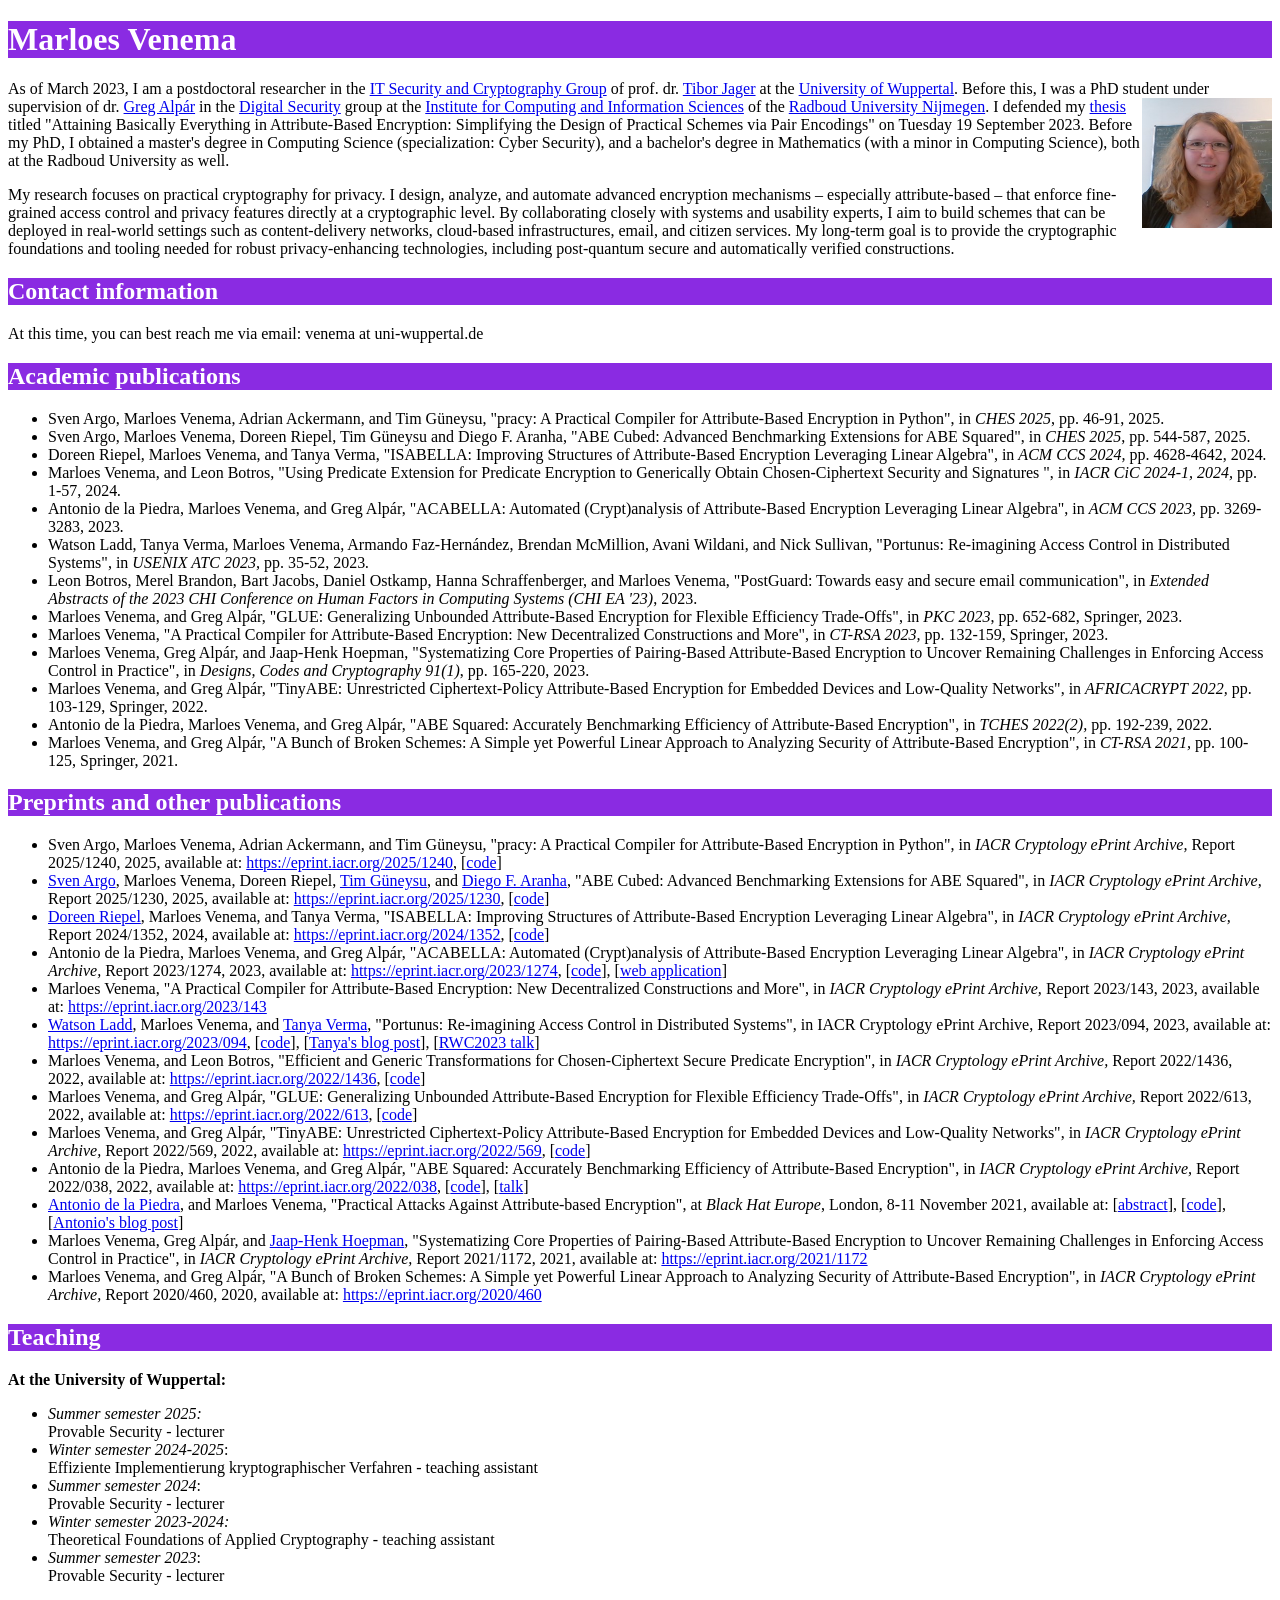
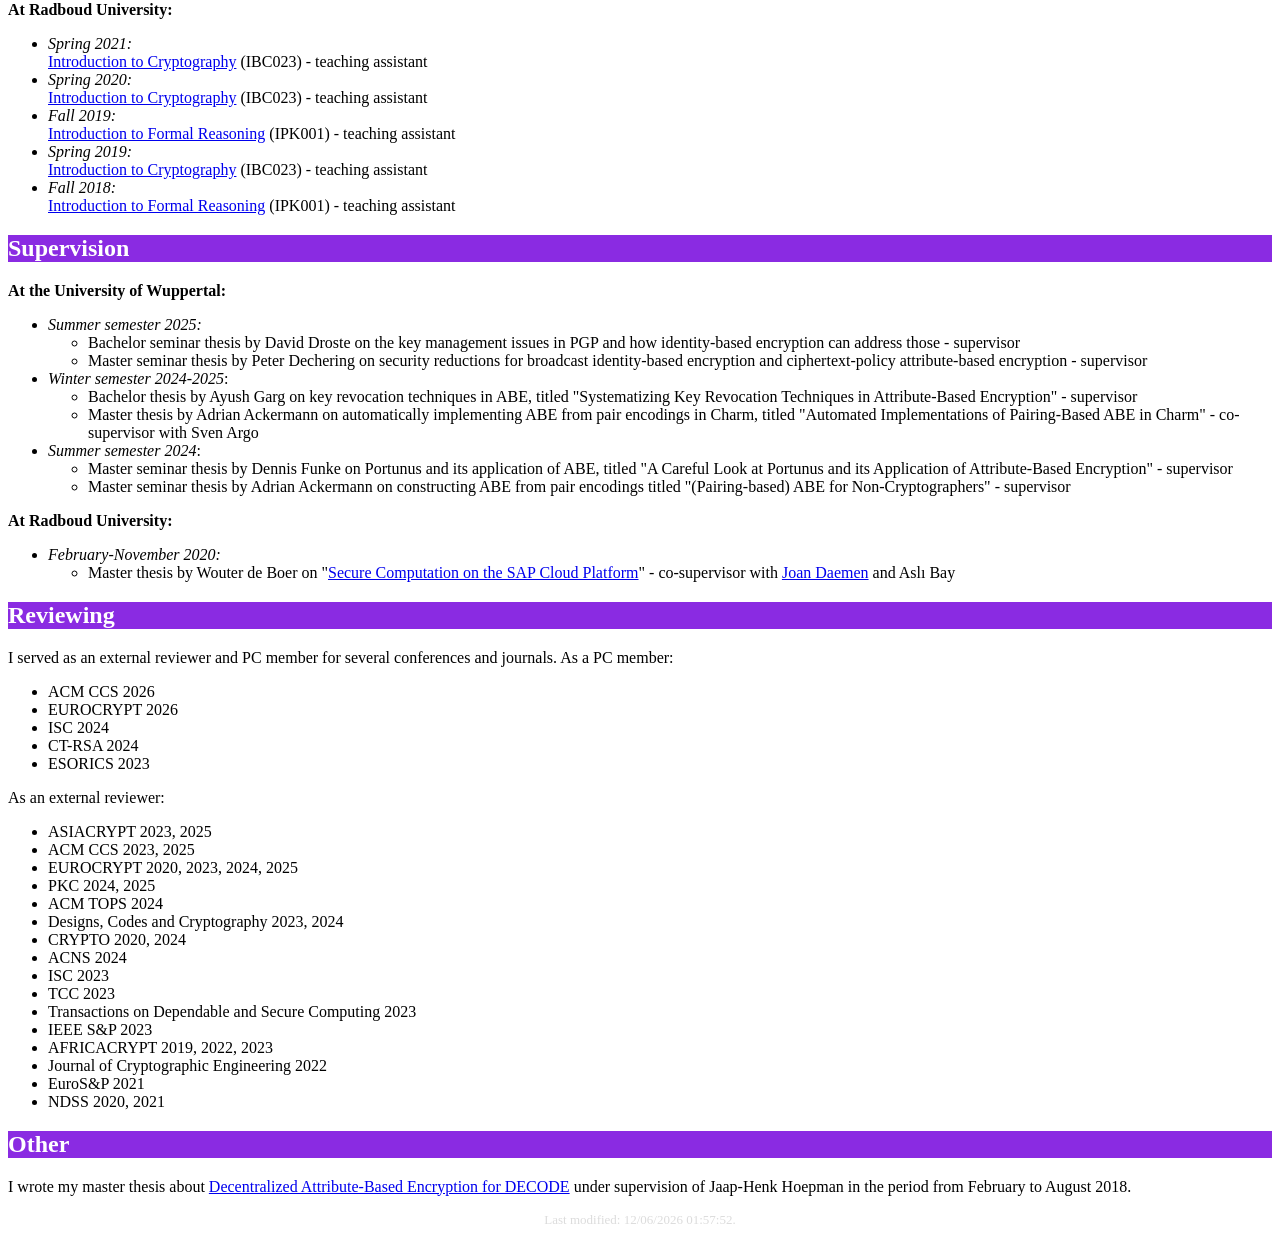
==== index.html @ 7e91f107 "update" ====
<!DOCTYPE html PUBLIC "-//W3C//DTD XHTML 1.0 Transitional//EN" "http://www.w3.org/TR/xhtml1/DTD/xhtml1-transitional.dtd">
<html xmlns="http://www.w3.org/1999/xhtml">
  <head>
    <meta http-equiv="content-type" content="application/xhtml+xml; charset=utf-8" />
    <title>Marloes Venema's webpage</title>
    <style type="text/css">
<!--
.stijl2 {font-family: "Trebuchet MS"}
-->
</style> </head>
  <body>
    <div style="background-color: #8a2be2 ;">
      <h1 class="stijl2"><span style="color: white;">Marloes Venema</span></h1>
    </div>
    <p class="stijl2">As of March 2023, I am a postdoctoral researcher in the <a
        href="https://itsc.uni-wuppertal.de/en/">IT Security and Cryptography
        Group</a> of prof. dr. <a href="https://itsc.uni-wuppertal.de/de/mitarbeiter/prof-dr-ing-tibor-jager/">Tibor
        Jager</a> at the <a href="https://www.uni-wuppertal.de/en/">University
        of Wuppertal</a>. Before this, I was a PhD student under supervision of
      dr. <a href="http://www.cs.ru.nl/%7Egergely/">Greg Alpár</a> in the <a href="https://www.ru.nl/ds/">Digital
        Security</a> group at the <a href="https://www.ru.nl/icis/">Institute
        for C<img src="picture.jpg" alt="me" title="me" style="float: right; width: 130px; height: 130px;" />omputing
        and Information Sciences</a> of the <a href="https://www.ru.nl/">Radboud
        University Nijmegen</a>. I defended my <a href="https://mtcvenema.nl/thesis">thesis</a>
      titled "Attaining Basically Everything in Attribute-Based Encryption:
      Simplifying the Design of Practical Schemes via Pair Encodings" on Tuesday
      19 September 2023. Before my PhD, I obtained a master's degree in
      Computing Science (specialization: Cyber Security), and a bachelor's
      degree in Mathematics (with a minor in Computing Science), both at the
      Radboud University as well. </p>
    <p class="stijl2">My research focuses on practical cryptography for privacy.
      I design, analyze, and automate advanced encryption mechanisms –
      especially attribute-based – that enforce fine-grained access control and
      privacy features directly at a cryptographic level. By collaborating
      closely with systems and usability experts, I aim to build schemes that
      can be deployed in real-world settings such as content-delivery networks,
      cloud-based infrastructures, email, and citizen services. My long-term
      goal is to provide the cryptographic foundations and tooling needed for
      robust privacy-enhancing technologies, including post-quantum secure and
      automatically verified constructions. </p>
    <div style="background-color: #8a2be2 ;">
      <h2 class="stijl2"><span style="color: white;">Contact information</span></h2>
    </div>
    <span style="font-family: &quot;Trebuchet MS&quot;;">At this time, you can
      best reach me via email: venema at uni-wuppertal.de</span><br />
    <h2 class="stijl2" style="background-color: blueviolet;"><span style="color: white;">Academic
        publications</span></h2>
    <ul>
      <li><span style=" font-family: &quot;Trebuchet MS&quot;;">Sven Argo,
          Marloes Venema, Adrian Ackermann, and </span><span style=" font-family: &quot;Trebuchet MS&quot;;">Tim
          Güneysu, "pracy: A Practical Compiler for Attribute-Based Encryption
          in Python", </span><span style=" font-family: &quot;Trebuchet MS&quot;;">in<i>
            CHES 2025</i>, pp. 46-91, 2025.</span><br />
        <span style=" font-family: &quot;Trebuchet MS&quot;;"></span></li>
      <li><span style=" font-family: &quot;Trebuchet MS&quot;;"><span style=" font-family: &quot;Trebuchet MS&quot;;">Sven
            Argo, Marloes Venema, Doreen Riepel, Tim Güneysu and Diego F. Aranha</span>,
          "ABE Cubed: Advanced Benchmarking Extensions for ABE Squared", <i></i></span><span
          style=" font-family: &quot;Trebuchet MS&quot;;"></span><span style=" font-family: &quot;Trebuchet MS&quot;;">in<i>
            CHES 2025</i>, pp. 544-587, 2025.</span><br />
        <span style=" font-family: &quot;Trebuchet MS&quot;;"></span></li>
      <li><span style=" font-family: &quot;Trebuchet MS&quot;;">Doreen Riepel,
          Marloes Venema, and Tanya Verma, "ISABELLA: Improving Structures of
          Attribute-Based Encryption Leveraging Linear Algebra", in <i>ACM CCS
            2024, </i>pp. 4628-4642, 2024<i>.</i></span><br />
        <span style="font-family: &quot;Trebuchet MS&quot;;"></span></li>
      <li><span style="font-family: &quot;Trebuchet MS&quot;;">Marloes Venema,
          and Leon Botros, "Using Predicate Extension for Predicate Encryption
          to Generically Obtain Chosen-Ciphertext Security and Signatures ", in
          <i>IACR CiC 2024-1, 2024,</i> pp. 1-57, 2024<i>.</i></span><br />
        <span style="font-family: &quot;Trebuchet MS&quot;;"></span></li>
      <li><span style="font-family: &quot;Trebuchet MS&quot;;">Antonio de la
          Piedra, Marloes Venema, and Greg Alpár, "ACABELLA: Automated
          (Crypt)analysis of Attribute-Based Encryption Leveraging Linear
          Algebra", in <i>ACM CCS 2023,</i> pp. 3269-3283, 2023<i>.</i></span><br />
        <span style="font-family: &quot;Trebuchet MS&quot;;"></span></li>
      <li><span style="font-family: &quot;Trebuchet MS&quot;;">Watson Ladd,
          Tanya Verma, Marloes Venema, Armando Faz-Hernández, Brendan McMillion,
          Avani Wildani, and Nick Sullivan, "Portunus: Re-imagining Access
          Control in Distributed Systems", in <i>USENIX ATC 2023<span style="font-family: serif;"></span>,
          </i>pp. 35-52, 2023</span><i>.<br />
        </i><span style="font-family: &quot;Trebuchet MS&quot;;"></span></li>
      <li><span style="font-family: &quot;Trebuchet MS&quot;;">Leon Botros,
          Merel Brandon, Bart Jacobs, Daniel Ostkamp, Hanna Schraffenberger, and
          Marloes Venema, "PostGuard: Towards easy and secure email
          communication", in <i>Extended Abstracts of the 2023 CHI Conference
            on Human Factors in Computing Systems (CHI EA '23)</i>, 2023. </span><br />
        <span style="font-family: &quot;Trebuchet MS&quot;;"></span></li>
      <li><span style="font-family: &quot;Trebuchet MS&quot;;">Marloes Venema,
          and Greg Alpár, "GLUE: Generalizing Unbounded Attribute-Based
          Encryption for Flexible Efficiency Trade-Offs", in <i>PKC 2023</i>,
          pp. 652-682, Springer, 2023.</span><br />
        <span style="font-family: &quot;Trebuchet MS&quot;;"></span></li>
      <li><span style="font-family: &quot;Trebuchet MS&quot;;">Marloes Venema,
          "A Practical Compiler for Attribute-Based Encryption: New
          Decentralized Constructions and More", in <i>CT-RSA 2023, </i>pp.
          132-159, Springer, 2023.</span><br />
        <span style="font-family: &quot;Trebuchet MS&quot;;"></span></li>
      <li><span style="font-family: &quot;Trebuchet MS&quot;;">Marloes Venema,
          Greg Alpár, and Jaap-Henk Hoepman, "Systematizing Core Properties of
          Pairing-Based Attribute-Based Encryption to Uncover Remaining
          Challenges in Enforcing Access Control in Practice", in <i>Designs,
            Codes and Cryptography 91(1)</i>, pp. 165-220, 2023.</span><br />
        <span style="font-family: &quot;Trebuchet MS&quot;;"></span></li>
      <li><span style="font-family: &quot;Trebuchet MS&quot;;">Marloes Venema,
          and Greg Alpár, "TinyABE: Unrestricted Ciphertext-Policy
          Attribute-Based Encryption for Embedded Devices and Low-Quality
          Networks", in <i>AFRICACRYPT 2022, </i>pp. 103-129, Springer, 2022.</span><br />
        <span style="font-family: &quot;Trebuchet MS&quot;;"></span></li>
      <li><span style="font-family: &quot;Trebuchet MS&quot;;">Antonio de la
          Piedra, Marloes Venema, and Greg Alpár, "ABE Squared: Accurately
          Benchmarking Efficiency of Attribute-Based Encryption", in <i>TCHES
            2022(2), </i>pp. 192-239, 2022<i>.</i></span><br />
        <span style="font-family: &quot;Trebuchet MS&quot;;"></span></li>
      <li><span style="font-family: &quot;Trebuchet MS&quot;;">Marloes Venema,
          and Greg Alpár, "A Bunch of Broken Schemes: A Simple yet Powerful
          Linear Approach to Analyzing Security of Attribute-Based Encryption",
          in<i> CT-RSA 2021, </i>pp. 100-125, Springer, 2021<i>. </i></span><br />
        <span style="font-family: &quot;Trebuchet MS&quot;;"></span></li>
    </ul>
    <h2 class="stijl2" style="background-color: blueviolet;"><span style="color: white;">Preprints
        and other publications<br />
      </span></h2>
    <ul>
      <li><span style=" font-family: &quot;Trebuchet MS&quot;;">Sven Argo,
          Marloes Venema, Adrian Ackermann, and </span><span style=" font-family: &quot;Trebuchet MS&quot;;">Tim
          Güneysu, "pracy: A Practical Compiler for Attribute-Based Encryption
          in Python", in </span><span style=" font-family: &quot;Trebuchet MS&quot;;"></span><span
          style="font-family: &quot;Trebuchet MS&quot;;"><i>IACR Cryptology
            ePrint Archive, </i>Report 2025/1240, 2025, available at: <a href="https://eprint.iacr.org/2025/1240">https://eprint.iacr.org/2025/1240</a>,
          [<a href="https://github.com/lincolncryptools/pracy">code</a>]</span><br />
        <span style=" font-family: &quot;Trebuchet MS&quot;;"><span style=" font-family: &quot;Trebuchet MS&quot;;"></span></span></li>
      <li><span style=" font-family: &quot;Trebuchet MS&quot;;"><span style=" font-family: &quot;Trebuchet MS&quot;;"><a
              href="https://informatik.rub.de/seceng/personen/argo/">Sven Argo</a>,
            Marloes Venema, Doreen Riepel, <a href="https://informatik.rub.de/seceng/personen/gueneysu/">Tim
              Güneysu</a>, and <a href="https://dfaranha.github.io/">Diego F.
              Aranha</a></span>, "</span><span style=" font-family: &quot;Trebuchet MS&quot;;"><span
            style=" font-family: &quot;Trebuchet MS&quot;;">ABE Cubed: Advanced
            Benchmarking Extensions for ABE Squared</span>", in </span><span style="font-family: &quot;Trebuchet MS&quot;;"><i>IACR
            Cryptology ePrint Archive, </i>Report 2025/1230, 2025, available
          at: <a href="https://eprint.iacr.org/2025/1230">https://eprint.iacr.org/2025/1230<span
              style="color: black;"></span></a>, [<a href="https://github.com/lincolncryptools/ABE_Cubed">code</a>]</span><br />
        <span style=" font-family: &quot;Trebuchet MS&quot;;"></span></li>
      <li><span style=" font-family: &quot;Trebuchet MS&quot;;"><a href="https://doreenriepel.me/">Doreen
            Riepel</a>, Marloes Venema, and Tanya Verma, "ISABELLA: Improving
          Structures of Attribute-Based Encryption Leveraging Linear Algebra",
          in </span><span style="font-family: &quot;Trebuchet MS&quot;;"><i>IACR
            Cryptology ePrint Archive, </i>Report 2024/1352, 2024, available
          at: <a href="https://eprint.iacr.org/2024/1352">https://eprint.iacr.org/2024/1352<span
              style="color: black;"></span></a>, [<a href="https://github.com/lincolncryptools/ISABELLA">code</a>]</span><br />
        <span style="font-family: &quot;Trebuchet MS&quot;;"></span></li>
      <li><span style="font-family: &quot;Trebuchet MS&quot;;">Antonio de la
          Piedra, Marloes Venema, and Greg Alpár, "ACABELLA: Automated
          (Crypt)analysis of Attribute-Based Encryption Leveraging Linear
          Algebra", </span><span style="font-family: &quot;Trebuchet MS&quot;;">in
          <i>IACR Cryptology ePrint Archive, </i>Report 2023/1274, 2023,
          available at: <a href="https://eprint.iacr.org/2023/1274">https://eprint.iacr.org/2023/1274<span
              style="color: black;"></span></a>, [<a href="https://github.com/abecryptools/ACABELLA">code</a>],
          [<a href="https://acabel.la/">web application</a>]</span></li>
      <li><span style="font-family: &quot;Trebuchet MS&quot;;">Marloes Venema,
          "A Practical Compiler for Attribute-Based Encryption: New
          Decentralized Constructions and More", </span><span style="font-family: &quot;Trebuchet MS&quot;;">in
          <i>IACR Cryptology ePrint Archive, </i>Report 2023/143, 2023,
          available at: <a href="https://eprint.iacr.org/2023/143">https://eprint.iacr.org/2023/143</a></span><br />
        <span style="font-family: &quot;Trebuchet MS&quot;;"></span></li>
      <li><span style="font-family: &quot;Trebuchet MS&quot;;"><a href="https://kc2kdm.com/">Watson
            Ladd</a>, Marloes Venema, and <a href="https://research.cloudflare.com/people/tanya-verma/">Tanya
            Verma</a>, "Portunus: Re-imagining Access Control in Distributed
          Systems", in IACR Cryptology ePrint Archive, Report 2023/094, 2023,
          available at: <a href="https://eprint.iacr.org/2023/094">https://eprint.iacr.org/2023/094</a></span><span
          style="font-family: &quot;Trebuchet MS&quot;;">, [<a href="https://github.com/cloudflare/circl/tree/main/abe/cpabe/tkn20">code</a>],
          [<a href="https://blog.cloudflare.com/inside-geo-key-manager-v2/">Tanya's
            blog post</a>], [<a href="https://www.youtube.com/watch?t=1253&amp;v=Xh849Ij3lhU&amp;feature=youtu.be">RWC2023
            talk</a>]</span><a href="https://eprint.iacr.org/2023/094"><span style="font-family: &quot;Trebuchet MS&quot;;"></span></a></li>
      <li><span style="font-family: &quot;Trebuchet MS&quot;;">Marloes Venema,
          and Leon Botros, "Efficient and Generic Transformations for
          Chosen-Ciphertext Secure Predicate Encryption", in <i>IACR Cryptology
            ePrint Archive, </i>Report 2022/1436, 2022, available at: <a href="https://eprint.iacr.org/2022/1436">https://eprint.iacr.org/2022/1436</a>,
          [<a href="https://github.com/leonbotros/pe_cca">code</a>]</span><br />
        <span style="font-family: &quot;Trebuchet MS&quot;;"></span></li>
      <li><span style="font-family: &quot;Trebuchet MS&quot;;">Marloes Venema,
          and Greg Alpár, "GLUE: Generalizing Unbounded Attribute-Based
          Encryption for Flexible Efficiency Trade-Offs", in <i>IACR Cryptology
            ePrint Archive, </i>Report 2022/613, 2022, available at: <a href="https://eprint.iacr.org/2022/613">https://eprint.iacr.org/2022/613</a>,
          [<a href="https://github.com/mtcvenema/glue">code</a>]</span><br />
        <span style="font-family: &quot;Trebuchet MS&quot;;"></span></li>
      <li><span style="font-family: &quot;Trebuchet MS&quot;;">Marloes Venema,
          and Greg Alpár, "TinyABE: Unrestricted Ciphertext-Policy
          Attribute-Based Encryption for Embedded Devices and Low-Quality
          Networks", in <i>IACR Cryptology ePrint Archive, </i>Report
          2022/569, 2022, available at: <a href="https://eprint.iacr.org/2022/569">https://eprint.iacr.org/2022/569</a>,
          [<a href="https://github.com/mtcvenema/tinyabe">code</a>]</span><br />
        <span style="font-family: &quot;Trebuchet MS&quot;;"></span></li>
      <li><span style="font-family: &quot;Trebuchet MS&quot;;">Antonio de la
          Piedra, Marloes Venema, and Greg Alpár, "ABE Squared: Accurately
          Benchmarking Efficiency of Attribute-Based Encryption", i</span><span
          style="font-family: &quot;Trebuchet MS&quot;;">n <i>IACR Cryptology
            ePrint Archive, </i>Report 2022/038, 2022, available at: <a href="https://eprint.iacr.org/2022/038">https://eprint.iacr.org/2022/038</a>,
          [<a href="https://github.com/abecryptools/abe_squared">code</a>], [<a
            href="https://www.youtube.com/watch?v=gRH-UNd3VHU">talk</a>]</span><br />
        <span style="font-family: &quot;Trebuchet MS&quot;;"></span><span style="font-family: &quot;Trebuchet MS&quot;;"></span></li>
      <li><span style="font-family: &quot;Trebuchet MS&quot;;"><a href="https://www.delapiedra.org/">Antonio
            de la Piedra</a>, and Marloes Venema, "Practical Attacks Against
          Attribute-based Encryption", at <i>Black Hat Europe</i>, London, 8-11
          November 2021, available at: [<a href="https://www.blackhat.com/eu-21/briefings/schedule/index.html#practical-attacks-against-attribute-based-encryption-25058">abstract</a>],
          [<a href="https://github.com/kudelskisecurity/abeattacks">code</a>], [<a
            href="https://research.kudelskisecurity.com/2021/11/12/practical-attacks-against-attribute-based-encryption/">Antonio's
            blog post</a>]<br />
        </span></li>
      <li><span style="font-family: &quot;Trebuchet MS&quot;;">Marloes Venema,
          Greg Alpár, and <a href="https://www.cs.ru.nl/J.H.Hoepman/">Jaap-Henk
            Hoepman</a>, "Systematizing Core Properties of Pairing-Based
          Attribute-Based Encryption to Uncover Remaining Challenges in
          Enforcing Access Control in Practice", in <i>IACR Cryptology ePrint
            Archive, </i>Report 2021/1172, 2021, available at: <a href="https://eprint.iacr.org/2021/1172">https://eprint.iacr.org/2021/1172</a></span></li>
      <li><span style="font-family: &quot;Trebuchet MS&quot;;">Marloes Venema,
          and Greg Alpár, "A Bunch of Broken Schemes: A Simple yet Powerful
          Linear Approach to Analyzing Security of Attribute-Based Encryption",
          in <i>IACR Cryptology ePrint Archive, </i>Report 2020/460, 2020,
          available at: <a href="https://eprint.iacr.org/2020/460">https://eprint.iacr.org/2020/460</a></span><br />
        <span style="font-family: &quot;Trebuchet MS&quot;;"></span></li>
    </ul>
    <h2 class="stijl2" style="background-color: blueviolet;"><span style="color: white;">Teaching</span></h2>
    <p><b><span style="font-family: &quot;Trebuchet MS&quot;;">At the University
          of Wuppertal:</span></b></p>
    <ul class="stijl2">
      <li><i>Summer semester 2025:</i><br />
        Provable Security - lecturer</li>
      <li><i>Winter semester 2024-2025</i>:<br />
        Effiziente Implementierung kryptographischer Verfahren - teaching
        assistant</li>
      <li><i>Summer semester 2024</i>:<br />
        Provable Security - lecturer</li>
      <li><i>Winter semester 2023-2024:</i> <br />
        Theoretical Foundations of Applied Cryptography - teaching assistant</li>
      <li><i>Summer semester 2023</i>:<br />
        Provable Security - lecturer</li>
    </ul>
    <p><b><span style="font-family: &quot;Trebuchet MS&quot;;">At Radboud
          University:</span></b></p>
    <ul class="stijl2">
      <li><i>Spring 2021:<br />
        </i><a href="https://www.ru.nl/courseguides/science/vm/osirislinks/ibc/nwi-ibc023/">Introduction
          to Cryptography</a> (IBC023) - teaching assistant</li>
      <li><em>Spring 2020:<br />
        </em><a href="https://www.ru.nl/courseguides/science/vm/osirislinks/ibc/nwi-ibc023/">Introduction
          to Cryptography</a> (IBC023) - teaching assistant</li>
      <li><em>Fall 2019:</em> <a href="http://www.cs.ru.nl/%7Efreek/courses/fr-2019/"><br />
          Introduction to Formal Reasoning</a> (IPK001) - teaching assistant</li>
      <li><em>Spring 2019:<br />
        </em><a href="https://www.ru.nl/prospectus/science/vm/osirislinks/ibc/nwi-ibc023/">Introduction
          to Cryptography</a> (IBC023) - teaching assistant</li>
      <li><em>Fall 2018:</em> <a href="http://www.cs.ru.nl/%7Efreek/courses/fr-2018/"><br />
          Introduction to Formal Reasoning</a> (IPK001) - teaching assistant</li>
    </ul>
    <h2 class="stijl2" style="background-color: blueviolet;"><span style="color: white;">Supervision</span></h2>
    <p><b><span style="font-family: &quot;Trebuchet MS&quot;;">At the University
          of Wuppertal:</span></b></p>
    <ul class="stijl2">
      <li><i>Summer semester 2025:</i></li>
      <ul>
        <li>Bachelor seminar thesis by David Droste on the key management issues
          in PGP and how identity-based encryption can address those -
          supervisor</li>
        <li>Master seminar thesis by Peter Dechering on security reductions for
          broadcast identity-based encryption and ciphertext-policy
          attribute-based encryption - supervisor</li>
      </ul>
      <li><i>Winter semester 2024-2025</i>:</li>
      <ul>
        <li>Bachelor thesis by Ayush Garg on key revocation techniques in ABE,
          titled "Systematizing Key Revocation Techniques in Attribute-Based
          Encryption" - supervisor</li>
      </ul>
      <ul>
        <li>Master thesis by Adrian Ackermann on automatically implementing ABE
          from pair encodings in Charm, titled "Automated Implementations of
          Pairing-Based ABE in Charm" - co-supervisor with Sven Argo</li>
      </ul>
      <li><i>Summer semester 2024</i>:<br />
        <ul>
          <li>Master seminar thesis by Dennis Funke on Portunus and its
            application of ABE, titled "A Careful Look at Portunus and its
            Application of Attribute-Based Encryption" - supervisor</li>
          <li>Master seminar thesis by Adrian Ackermann on constructing ABE from
            pair encodings titled "(Pairing-based) ABE for Non-Cryptographers" -
            supervisor</li>
        </ul>
      </li>
    </ul>
    <p><b><span style="font-family: &quot;Trebuchet MS&quot;;">At Radboud
          University:</span></b></p>
    <ul class="stijl2">
      <li><i>February-November 2020:<br />
        </i>
        <ul>
          <li>Master thesis by Wouter de Boer on "<a href="https://www.ru.nl/publish/pages/769526/wouter_de_boer.pdf">Secure
              Computation on the SAP Cloud Platform</a>" - co-supervisor with <a
              href="https://cs.ru.nl/%7Ejoan/">Joan Daemen</a> and Aslı Bay</li>
        </ul>
        <em></em></li>
    </ul>
    <p></p>
    <ul class="stijl2">
    </ul>
    <h2 class="stijl2" style="background-color: blueviolet;"><span style="color: white;">Reviewing</span></h2>
    <p class="stijl2">I served as an external reviewer and PC member for several
      conferences and journals. As a PC member:</p>
    <ul>
      <li><span style="font-family: &quot;Trebuchet MS&quot;;">ACM CCS 2026</span><br />
        <span style="font-family: &quot;Trebuchet MS&quot;;"></span></li>
      <li><span style="font-family: &quot;Trebuchet MS&quot;;">EUROCRYPT 2026</span><br />
        <span style="font-family: &quot;Trebuchet MS&quot;;"></span></li>
      <li><span style="font-family: &quot;Trebuchet MS&quot;;">ISC 2024</span><br />
        <span style="font-family: &quot;Trebuchet MS&quot;;"></span></li>
      <li><span style="font-family: &quot;Trebuchet MS&quot;;">CT-RSA 2024</span><br />
        <span style="font-family: &quot;Trebuchet MS&quot;;"></span></li>
      <li><span style="font-family: &quot;Trebuchet MS&quot;;">ESORICS 2023</span></li>
    </ul>
    <p class="stijl2">As an external reviewer:</p>
    <ul>
      <li><span style=" font-family: &quot;Trebuchet MS&quot;;">ASIACRYPT 2023,
          2025</span><br />
        <span style="    font-family: &quot;Trebuchet MS&quot;;"></span></li>
      <li><span style="    font-family: &quot;Trebuchet MS&quot;;">ACM CCS 2023,
          2025</span><br />
        <span style="          font-family: &quot;Trebuchet MS&quot;;"></span></li>
      <li><span style="          font-family: &quot;Trebuchet MS&quot;;">EUROCRYPT
          2020, 2023, 2024, 2025</span></li>
      <li><span style="font-family: &quot;Trebuchet MS&quot;;">PKC 2024, 2025<br />
        </span></li>
      <li><span style="   font-family: &quot;Trebuchet MS&quot;;">ACM TOPS 2024</span><br />
        <span style="  font-family: &quot;Trebuchet MS&quot;;"></span></li>
      <li><span style="  font-family: &quot;Trebuchet MS&quot;;">Designs, Codes
          and Cryptography 2023, 2024</span></li>
      <span style="font-family: &quot;Trebuchet MS&quot;;"></span>
      <li><span style="         font-family: &quot;Trebuchet MS&quot;;">CRYPTO
          2020, 2024</span></li>
      <li><span style="font-family: &quot;Trebuchet MS&quot;;">ACNS 2024</span><br />
        <span style="font-family: &quot;Trebuchet MS&quot;;"></span></li>
      <li><span style="font-family: &quot;Trebuchet MS&quot;;">ISC 2023</span><br />
        <span style="font-family: &quot;Trebuchet MS&quot;;"></span></li>
      <li><span style="font-family: &quot;Trebuchet MS&quot;;">TCC 2023</span></li>
      <li><span style="   font-family: &quot;Trebuchet MS&quot;;">Transactions
          on Dependable and Secure Computing 2023</span></li>
      <li><span style="     font-family: &quot;Trebuchet MS&quot;;">IEEE S&amp;P
          2023</span></li>
      <li><span style="           font-family: &quot;Trebuchet MS&quot;;">AFRICACRYPT
          2019, 2022, 2023<br />
        </span></li>
      <li><span style="      font-family: &quot;Trebuchet MS&quot;;">Journal of
          Cryptographic Engineering 2022</span></li>
      <li><span style="       font-family: &quot;Trebuchet MS&quot;;">EuroS&amp;P
          2021</span></li>
      <li><span style="        font-family: &quot;Trebuchet MS&quot;;">NDSS
          2020, 2021</span></li>
    </ul>
    <p></p>
    <ul class="stijl2">
    </ul>
    <h2 class="stijl2" style="background-color: blueviolet;"><span style="color: white;">Other</span></h2>
    <p class="stijl2">I wrote my master thesis about<em> </em><a href="https://www.ru.nl/publish/pages/769526/marloes_venema.pdf">Decentralized
        Attribute-Based Encryption for DECODE</a> under supervision of Jaap-Henk
      Hoepman in the period from February to August 2018.</p>
    <p class="stijl2" style="text-align: center; font-size:13px; color:Gainsboro">
      Last modified: <span id="demo"></span>. </p>
    <script>
			document.getElementById("demo").innerHTML = document.lastModified;
		</script>
  </body>
</html>
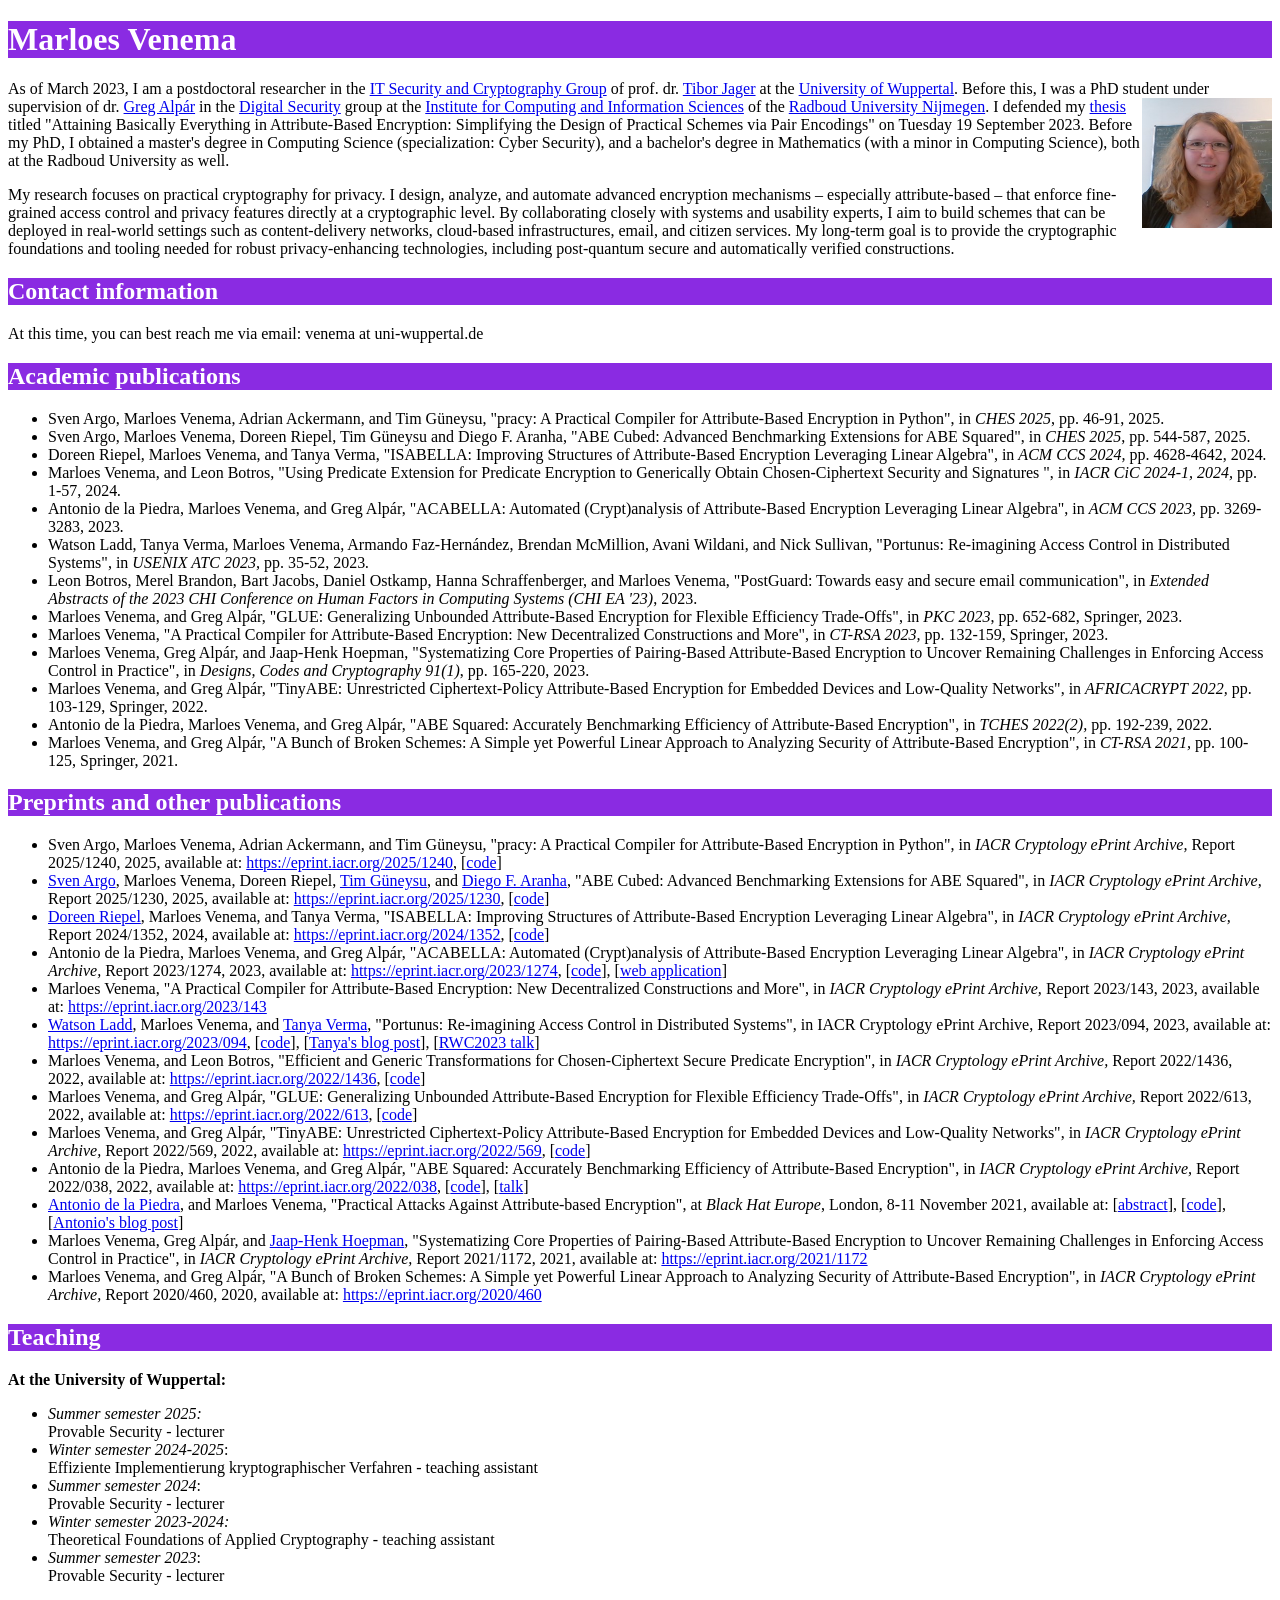
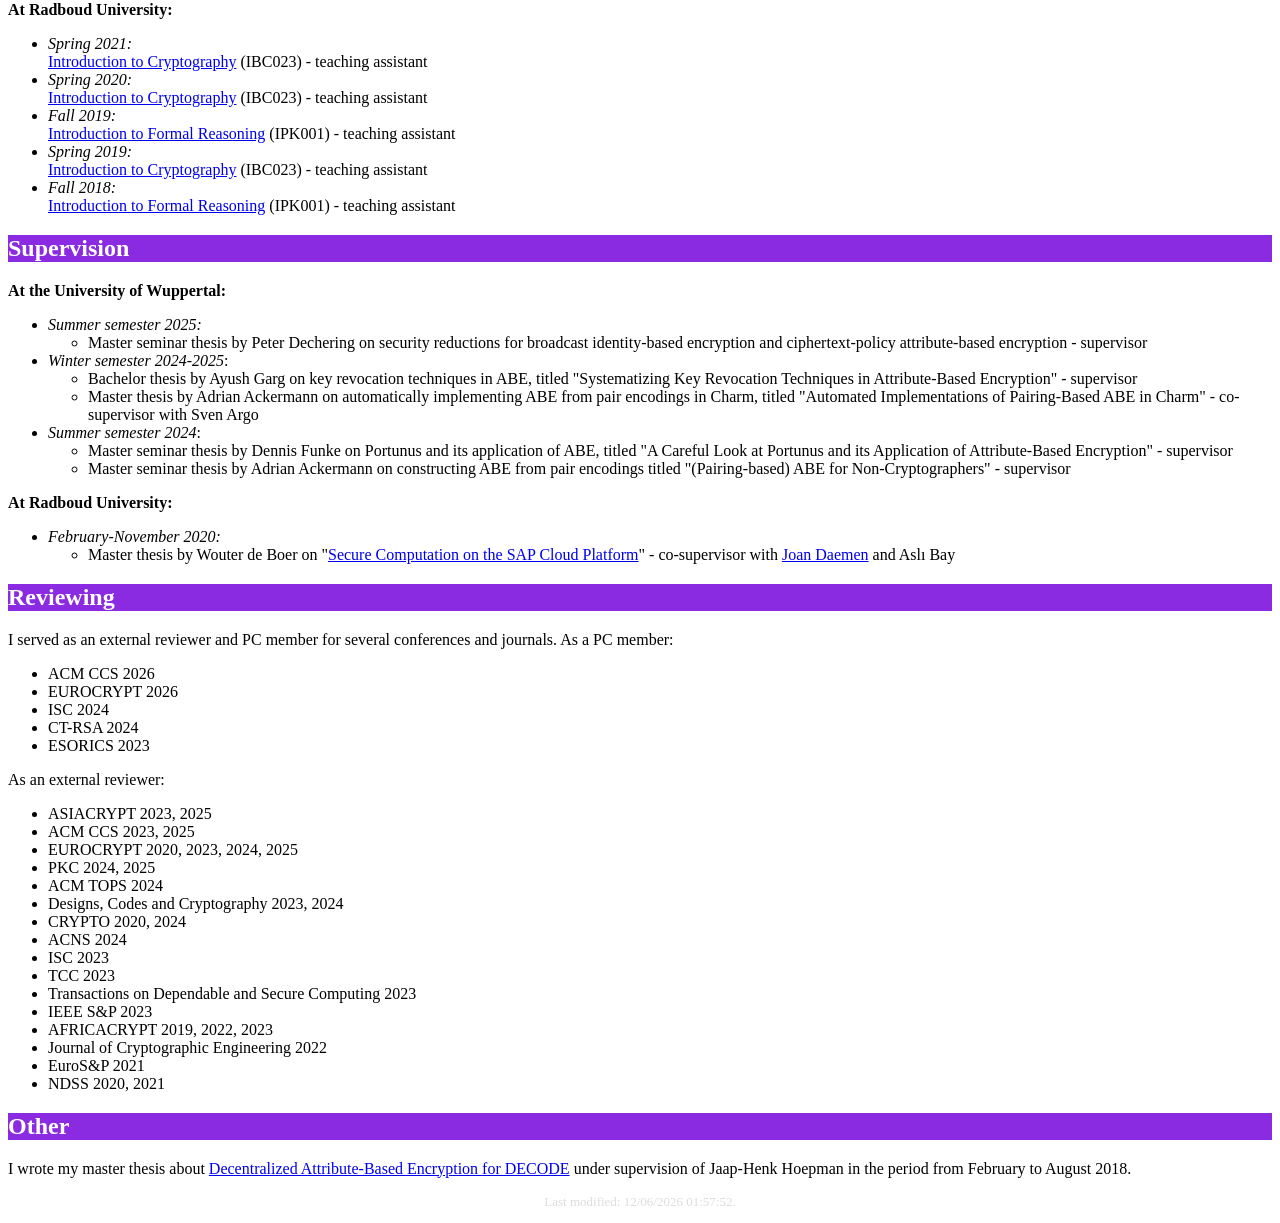
==== commit d2c11376: "update" ====
--- a/index.html
+++ b/index.html
@@ -270,9 +270,6 @@
     <ul class="stijl2">
       <li><i>Summer semester 2025:</i></li>
       <ul>
-        <li>Bachelor seminar thesis by David Droste on the key management issues
-          in PGP and how identity-based encryption can address those -
-          supervisor</li>
         <li>Master seminar thesis by Peter Dechering on security reductions for
           broadcast identity-based encryption and ciphertext-policy
           attribute-based encryption - supervisor</li>
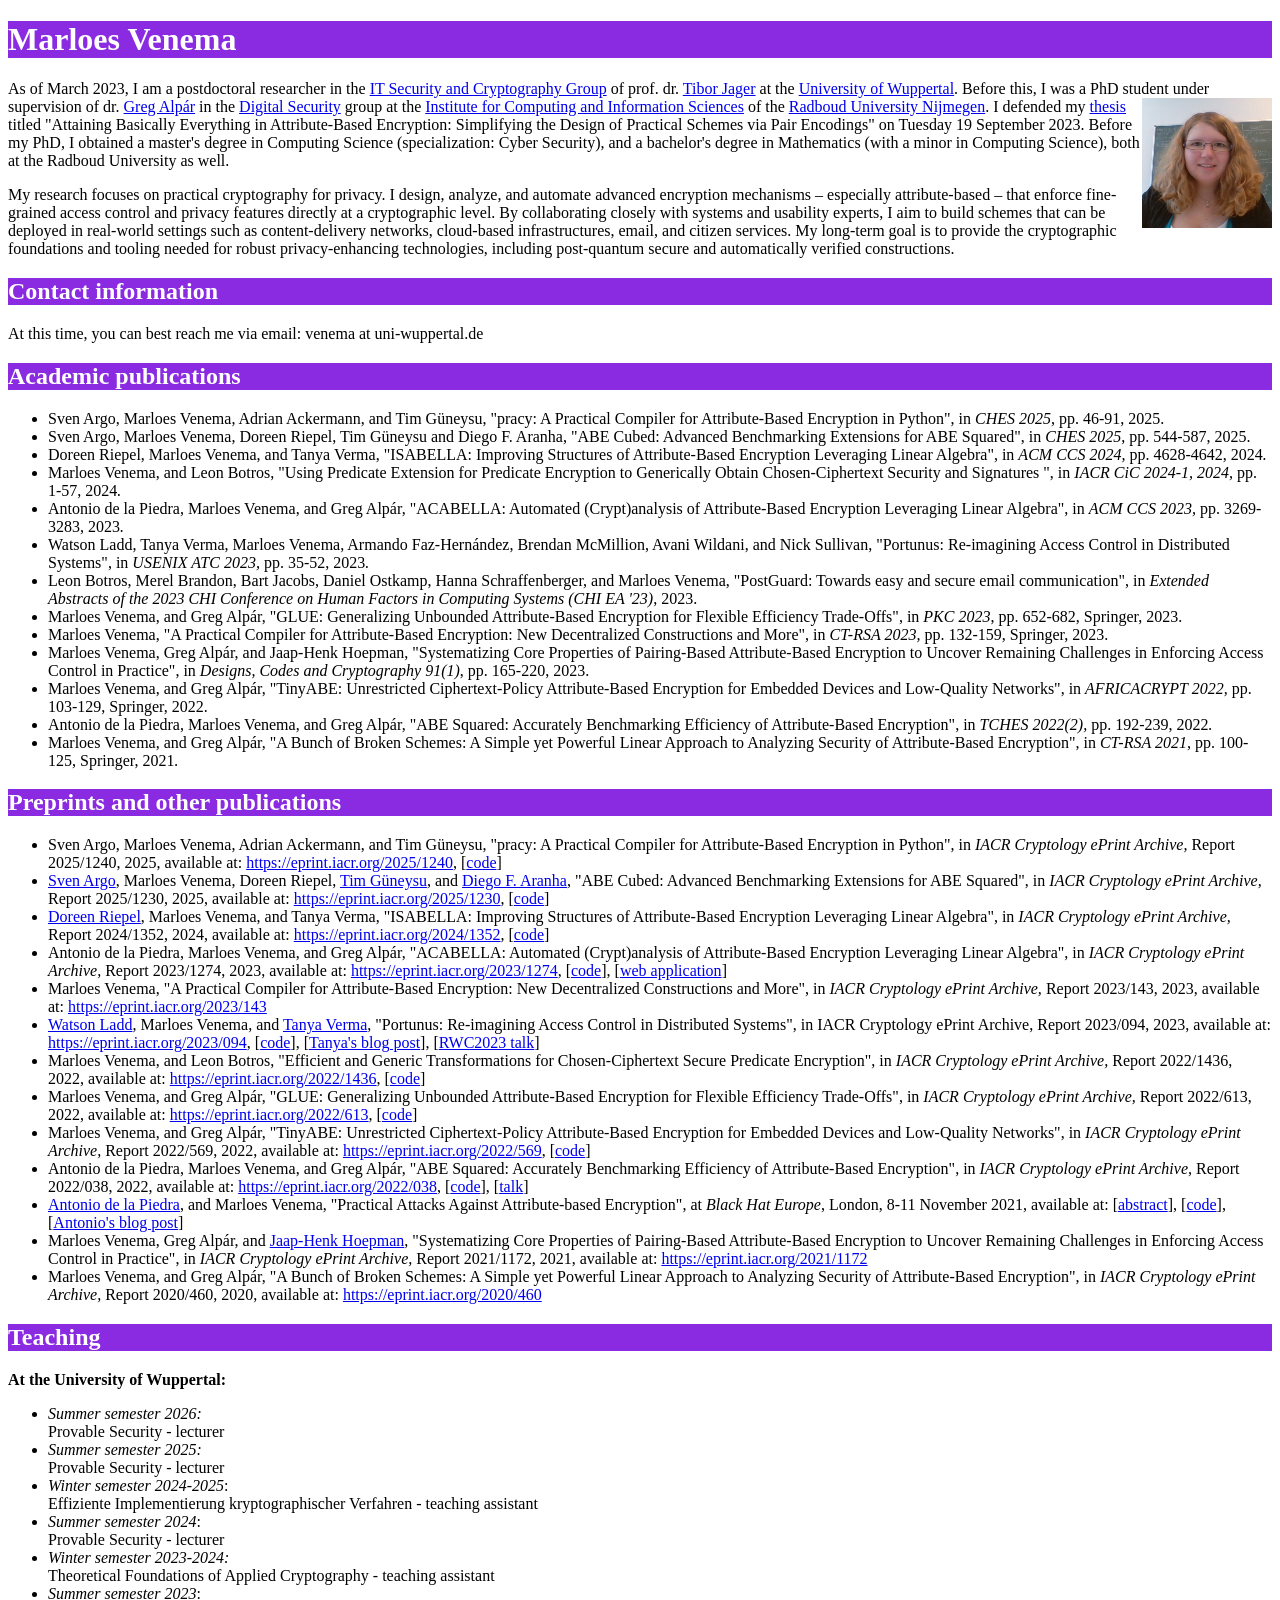
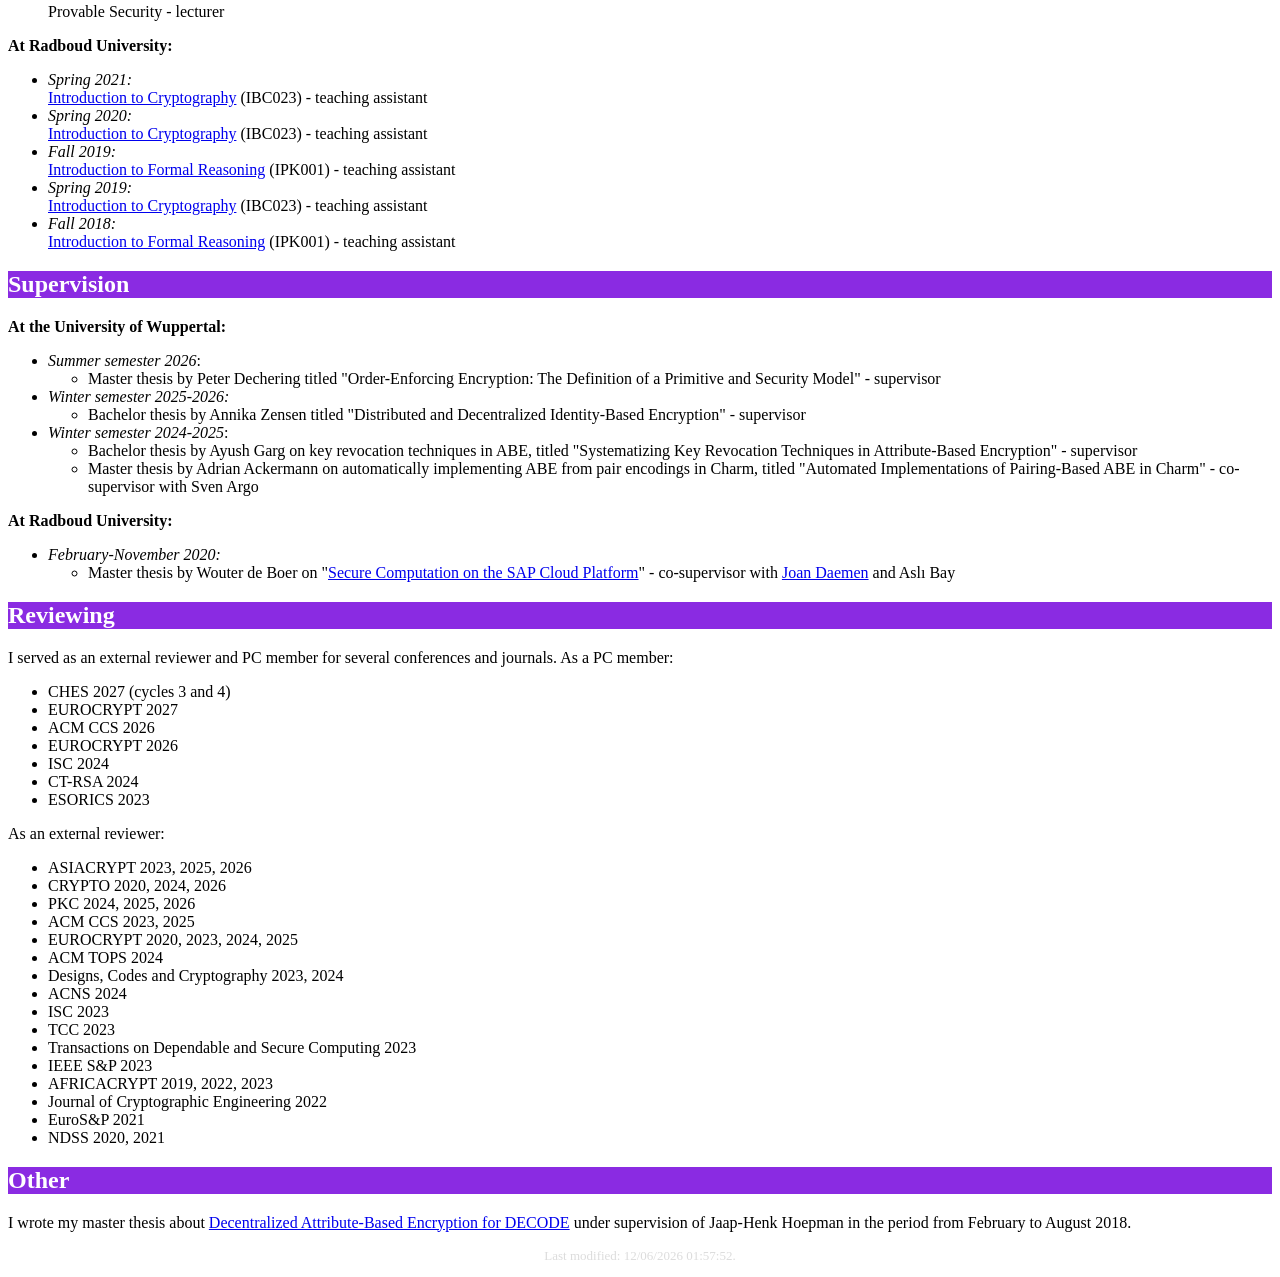
==== commit 3966c6c6: "update" ====
--- a/index.html
+++ b/index.html
@@ -235,6 +235,8 @@
     <p><b><span style="font-family: &quot;Trebuchet MS&quot;;">At the University
           of Wuppertal:</span></b></p>
     <ul class="stijl2">
+      <li><i>Summer semester 2026:</i><br />
+        Provable Security - lecturer</li>
       <li><i>Summer semester 2025:</i><br />
         Provable Security - lecturer</li>
       <li><i>Winter semester 2024-2025</i>:<br />
@@ -268,11 +270,15 @@
     <p><b><span style="font-family: &quot;Trebuchet MS&quot;;">At the University
           of Wuppertal:</span></b></p>
     <ul class="stijl2">
-      <li><i>Summer semester 2025:</i></li>
+      <li><i>Summer semester 2026</i>:</li>
       <ul>
-        <li>Master seminar thesis by Peter Dechering on security reductions for
-          broadcast identity-based encryption and ciphertext-policy
-          attribute-based encryption - supervisor</li>
+        <li>Master thesis by Peter Dechering titled "Order-Enforcing Encryption:
+          The Definition of a Primitive and Security Model" - supervisor</li>
+      </ul>
+      <li><i>Winter semester 2025-2026:</i></li>
+      <ul>
+        <li>Bachelor thesis by Annika Zensen titled "Distributed and
+          Decentralized Identity-Based Encryption" - supervisor</li>
       </ul>
       <li><i>Winter semester 2024-2025</i>:</li>
       <ul>
@@ -285,16 +291,6 @@
           from pair encodings in Charm, titled "Automated Implementations of
           Pairing-Based ABE in Charm" - co-supervisor with Sven Argo</li>
       </ul>
-      <li><i>Summer semester 2024</i>:<br />
-        <ul>
-          <li>Master seminar thesis by Dennis Funke on Portunus and its
-            application of ABE, titled "A Careful Look at Portunus and its
-            Application of Attribute-Based Encryption" - supervisor</li>
-          <li>Master seminar thesis by Adrian Ackermann on constructing ABE from
-            pair encodings titled "(Pairing-based) ABE for Non-Cryptographers" -
-            supervisor</li>
-        </ul>
-      </li>
     </ul>
     <p><b><span style="font-family: &quot;Trebuchet MS&quot;;">At Radboud
           University:</span></b></p>
@@ -316,6 +312,11 @@
     <p class="stijl2">I served as an external reviewer and PC member for several
       conferences and journals. As a PC member:</p>
     <ul>
+      <li><span style="font-family: &quot;Trebuchet MS&quot;;">CHES 2027 (cycles
+          3 and 4)</span><br />
+        <span style="font-family: &quot;Trebuchet MS&quot;;"></span></li>
+      <li><span style="font-family: &quot;Trebuchet MS&quot;;">EUROCRYPT 2027</span><br />
+        <span style="font-family: &quot;Trebuchet MS&quot;;"></span></li>
       <li><span style="font-family: &quot;Trebuchet MS&quot;;">ACM CCS 2026</span><br />
         <span style="font-family: &quot;Trebuchet MS&quot;;"></span></li>
       <li><span style="font-family: &quot;Trebuchet MS&quot;;">EUROCRYPT 2026</span><br />
@@ -329,22 +330,22 @@
     <p class="stijl2">As an external reviewer:</p>
     <ul>
       <li><span style=" font-family: &quot;Trebuchet MS&quot;;">ASIACRYPT 2023,
-          2025</span><br />
+          2025, 2026</span><br />
         <span style="    font-family: &quot;Trebuchet MS&quot;;"></span></li>
+      <li><span style="         font-family: &quot;Trebuchet MS&quot;;">CRYPTO
+          2020, 2024, 2026</span></li>
+      <li><span style="font-family: &quot;Trebuchet MS&quot;;">PKC 2024, 2025,
+          2026<br />
+        </span></li>
       <li><span style="    font-family: &quot;Trebuchet MS&quot;;">ACM CCS 2023,
-          2025</span><br />
-        <span style="          font-family: &quot;Trebuchet MS&quot;;"></span></li>
+          2025</span></li>
       <li><span style="          font-family: &quot;Trebuchet MS&quot;;">EUROCRYPT
           2020, 2023, 2024, 2025</span></li>
-      <li><span style="font-family: &quot;Trebuchet MS&quot;;">PKC 2024, 2025<br />
-        </span></li>
       <li><span style="   font-family: &quot;Trebuchet MS&quot;;">ACM TOPS 2024</span><br />
         <span style="  font-family: &quot;Trebuchet MS&quot;;"></span></li>
       <li><span style="  font-family: &quot;Trebuchet MS&quot;;">Designs, Codes
           and Cryptography 2023, 2024</span></li>
       <span style="font-family: &quot;Trebuchet MS&quot;;"></span>
-      <li><span style="         font-family: &quot;Trebuchet MS&quot;;">CRYPTO
-          2020, 2024</span></li>
       <li><span style="font-family: &quot;Trebuchet MS&quot;;">ACNS 2024</span><br />
         <span style="font-family: &quot;Trebuchet MS&quot;;"></span></li>
       <li><span style="font-family: &quot;Trebuchet MS&quot;;">ISC 2023</span><br />
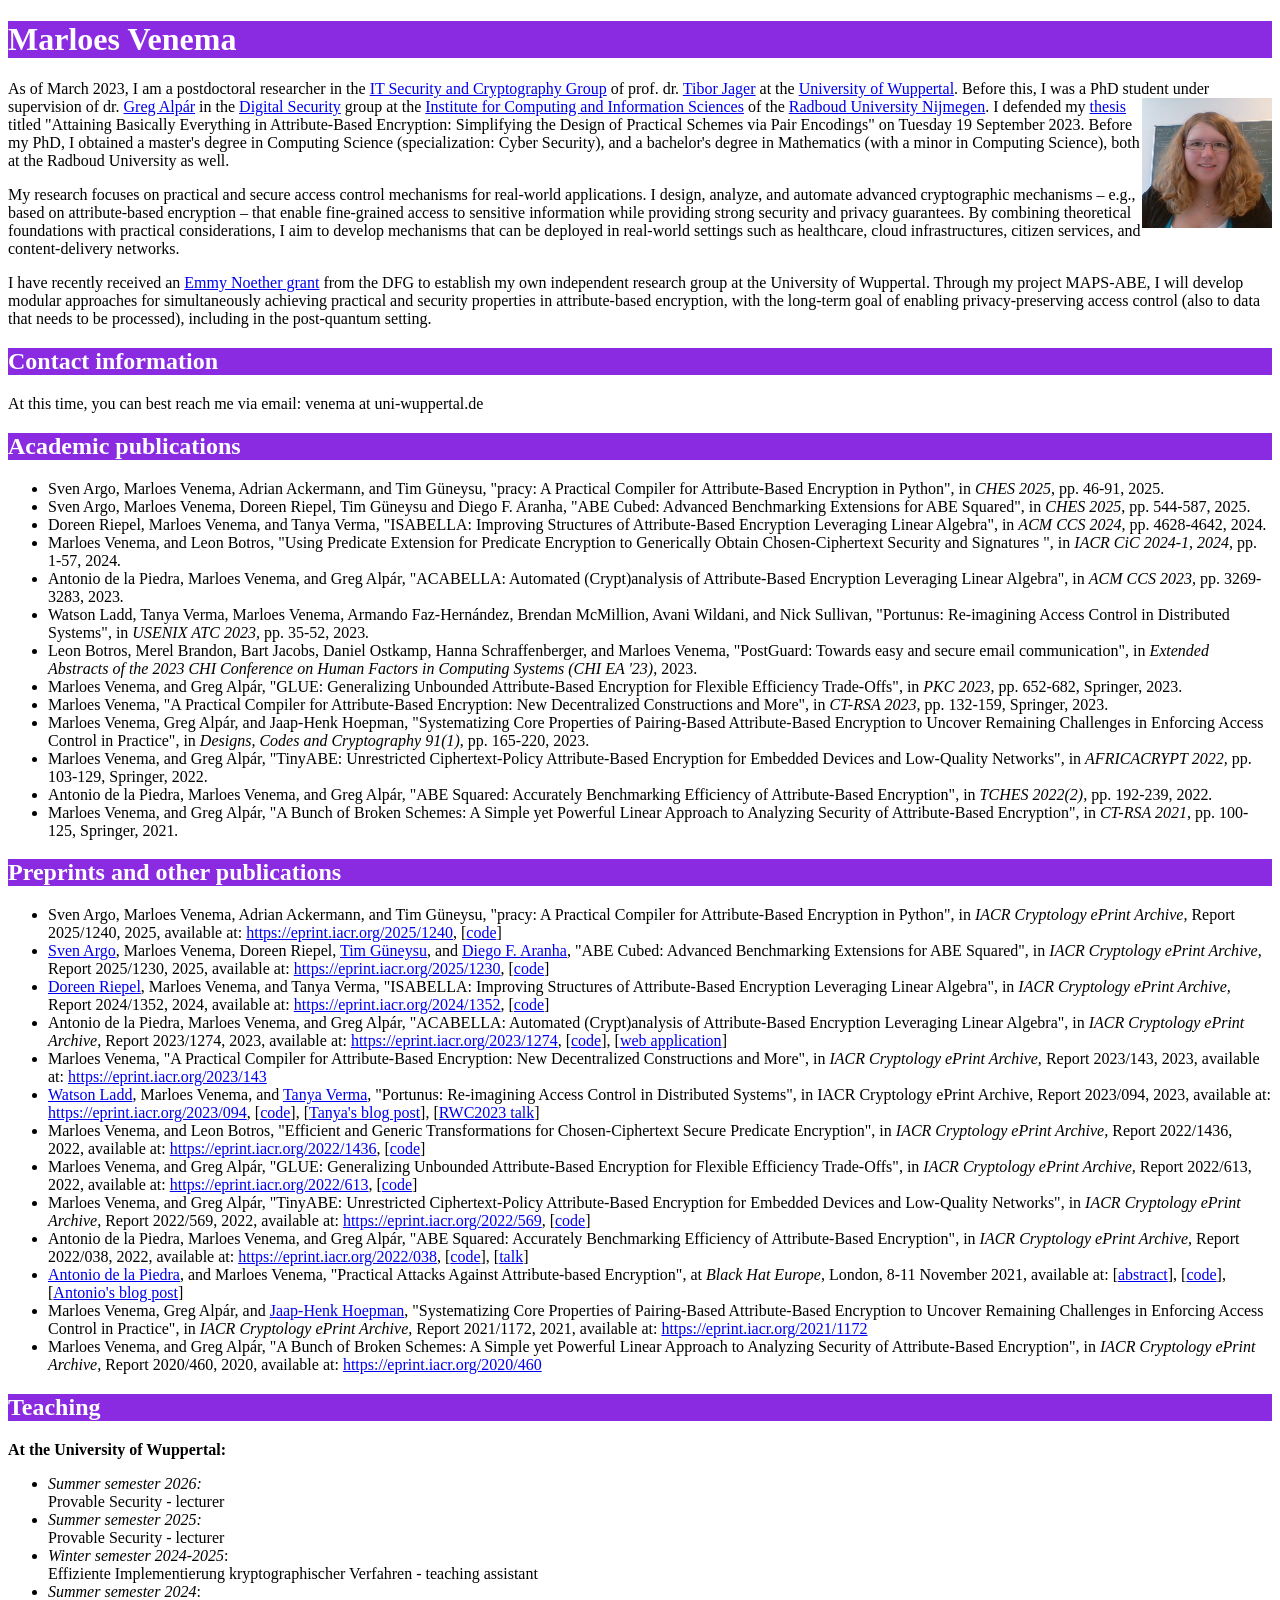
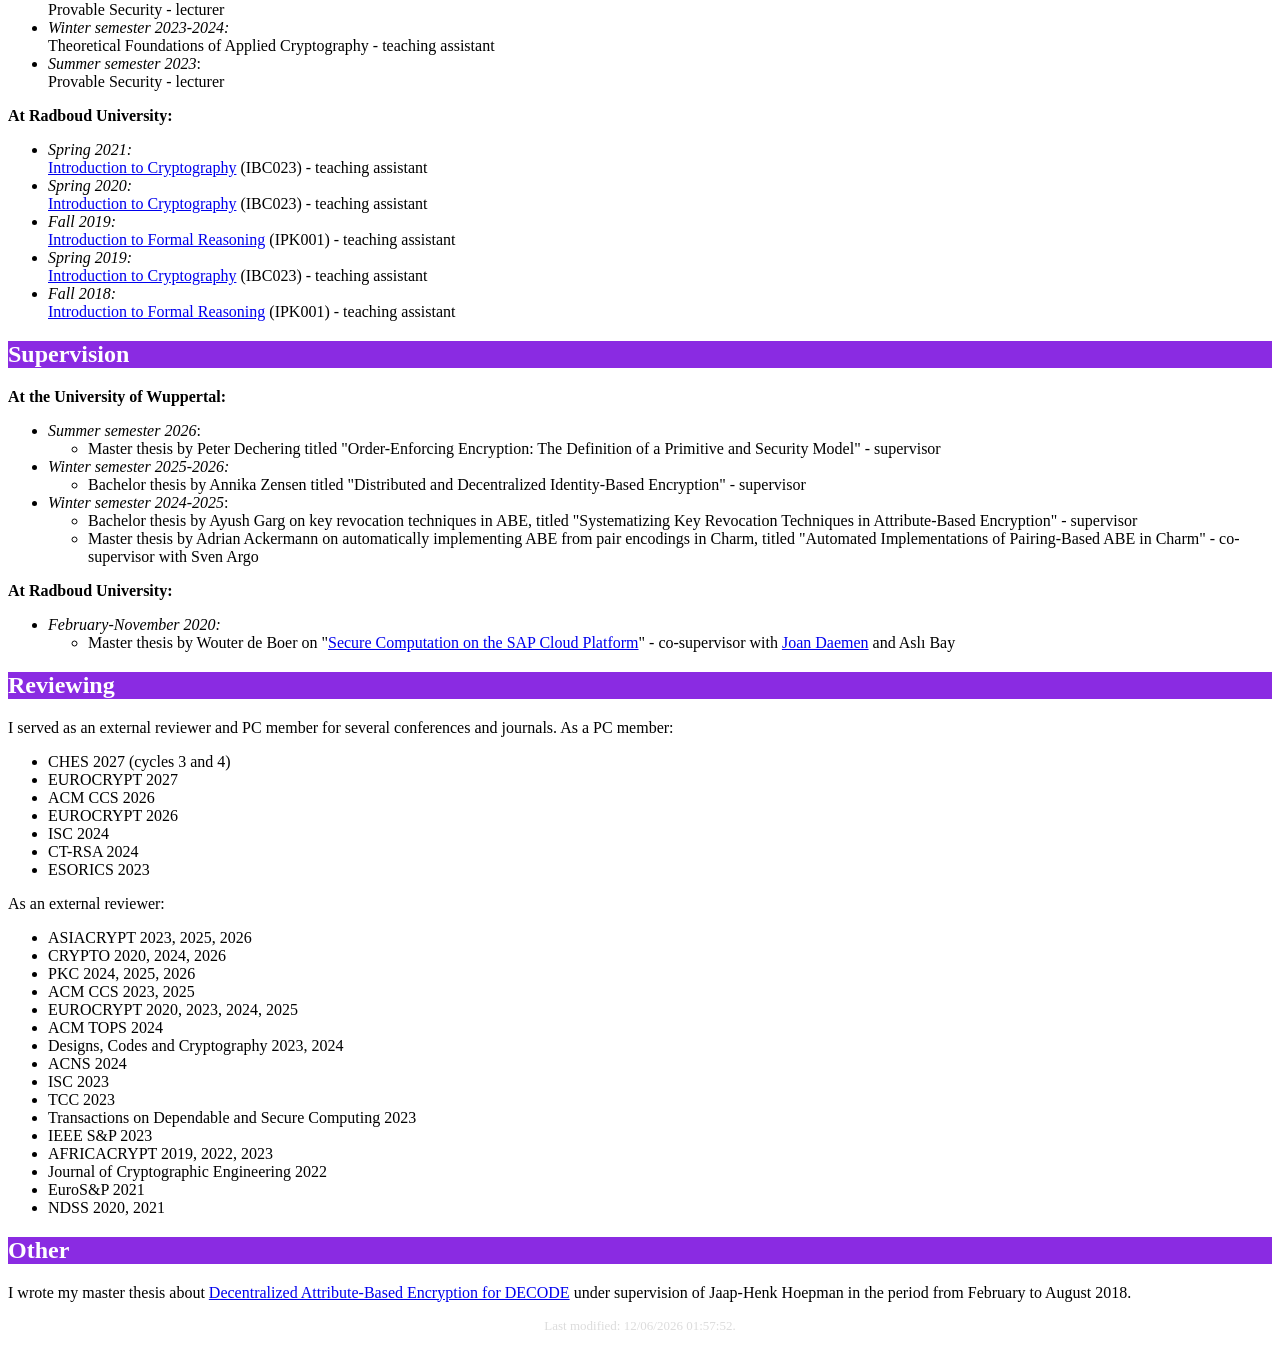
==== commit 0294a124: "update" ====
--- a/index.html
+++ b/index.html
@@ -29,16 +29,21 @@
       Computing Science (specialization: Cyber Security), and a bachelor's
       degree in Mathematics (with a minor in Computing Science), both at the
       Radboud University as well. </p>
-    <p class="stijl2">My research focuses on practical cryptography for privacy.
-      I design, analyze, and automate advanced encryption mechanisms –
-      especially attribute-based – that enforce fine-grained access control and
-      privacy features directly at a cryptographic level. By collaborating
-      closely with systems and usability experts, I aim to build schemes that
-      can be deployed in real-world settings such as content-delivery networks,
-      cloud-based infrastructures, email, and citizen services. My long-term
-      goal is to provide the cryptographic foundations and tooling needed for
-      robust privacy-enhancing technologies, including post-quantum secure and
-      automatically verified constructions. </p>
+    <p class="stijl2">My research focuses on practical and secure access control
+      mechanisms for real-world applications. I design, analyze, and automate
+      advanced cryptographic mechanisms – e.g., based on attribute-based
+      encryption – that enable fine-grained access to sensitive information
+      while providing strong security and privacy guarantees. By combining
+      theoretical foundations with practical considerations, I aim to develop
+      mechanisms that can be deployed in real-world settings such as healthcare,
+      cloud infrastructures, citizen services, and content-delivery networks.</p>
+    <p class="stijl2">I have recently received an <a href="https://gepris.dfg.de/project/584339348?lang=en">Emmy
+        Noether grant</a> from the DFG to establish my own independent research
+      group at the University of Wuppertal. Through my project MAPS-ABE, I will
+      develop modular approaches for simultaneously achieving practical and
+      security properties in attribute-based encryption, with the long-term goal
+      of enabling privacy-preserving access control (also to data that needs to
+      be processed), including in the post-quantum setting.</p>
     <div style="background-color: #8a2be2 ;">
       <h2 class="stijl2"><span style="color: white;">Contact information</span></h2>
     </div>
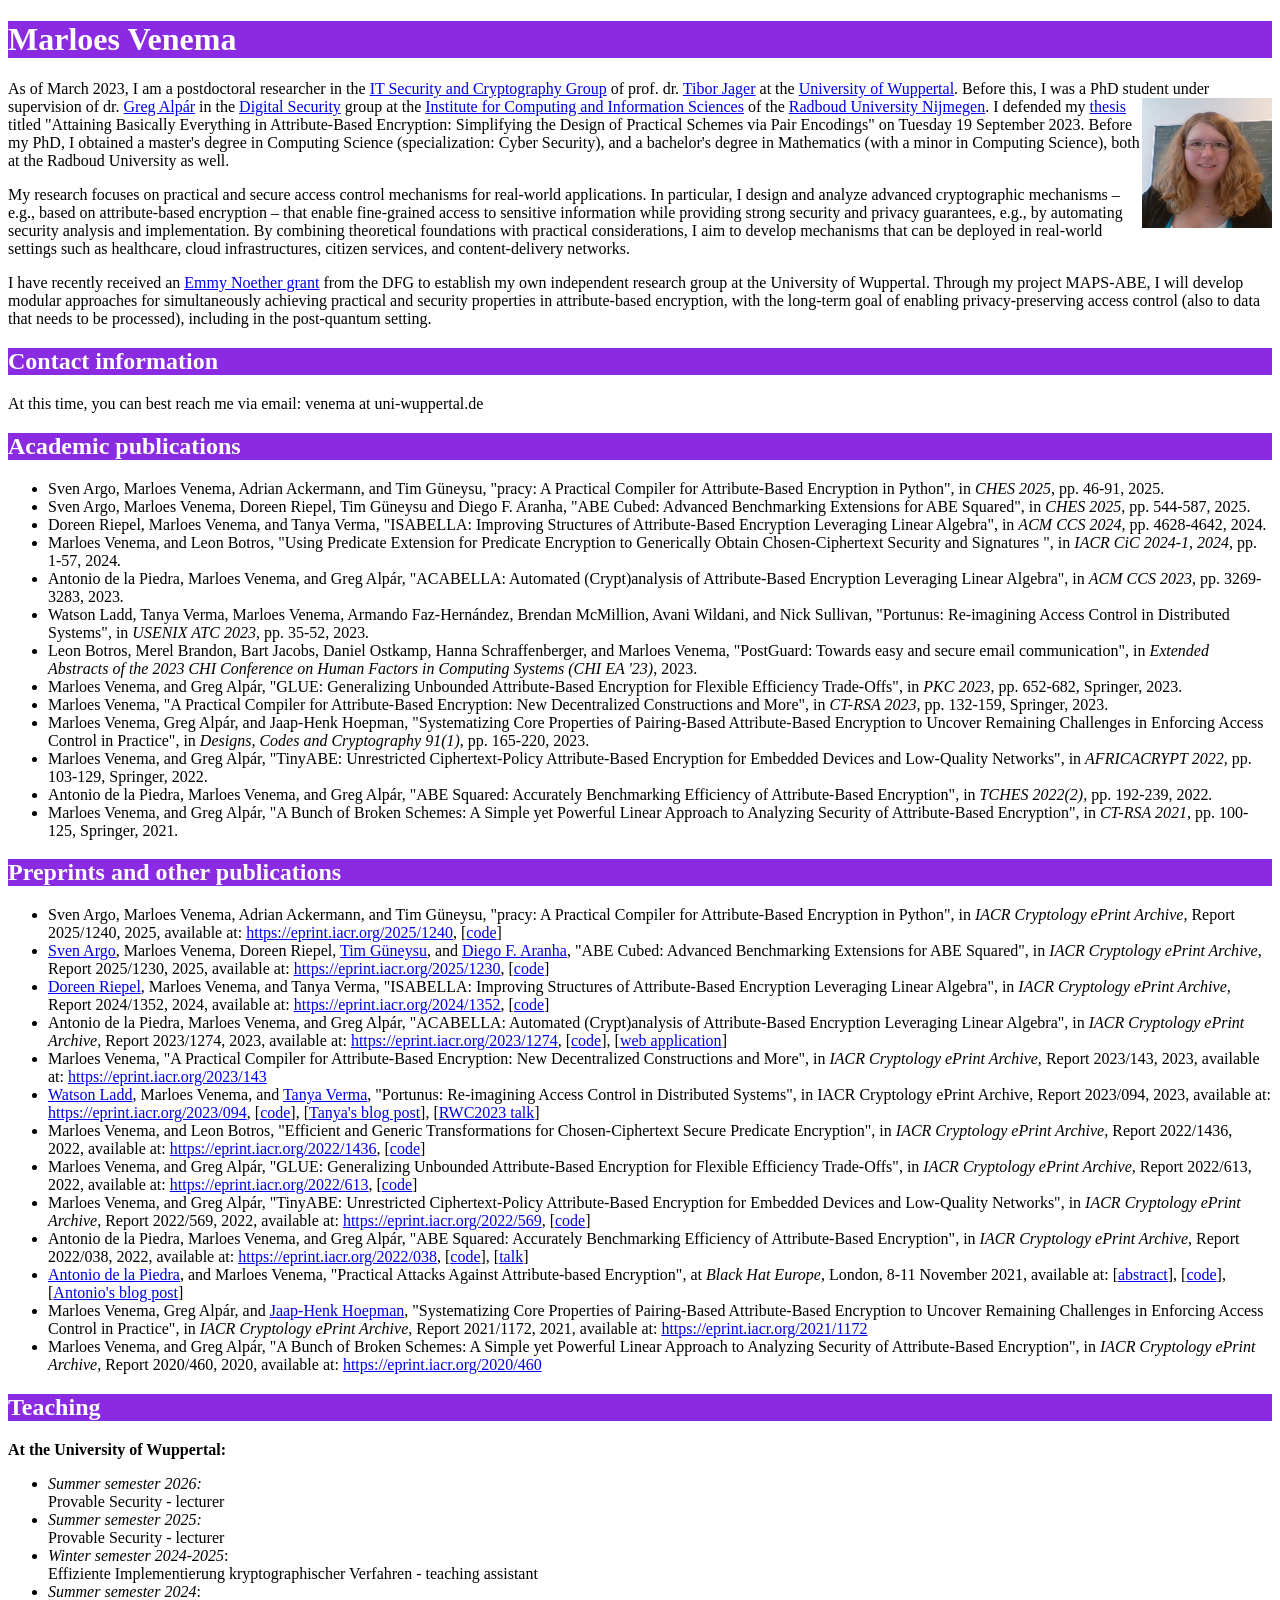
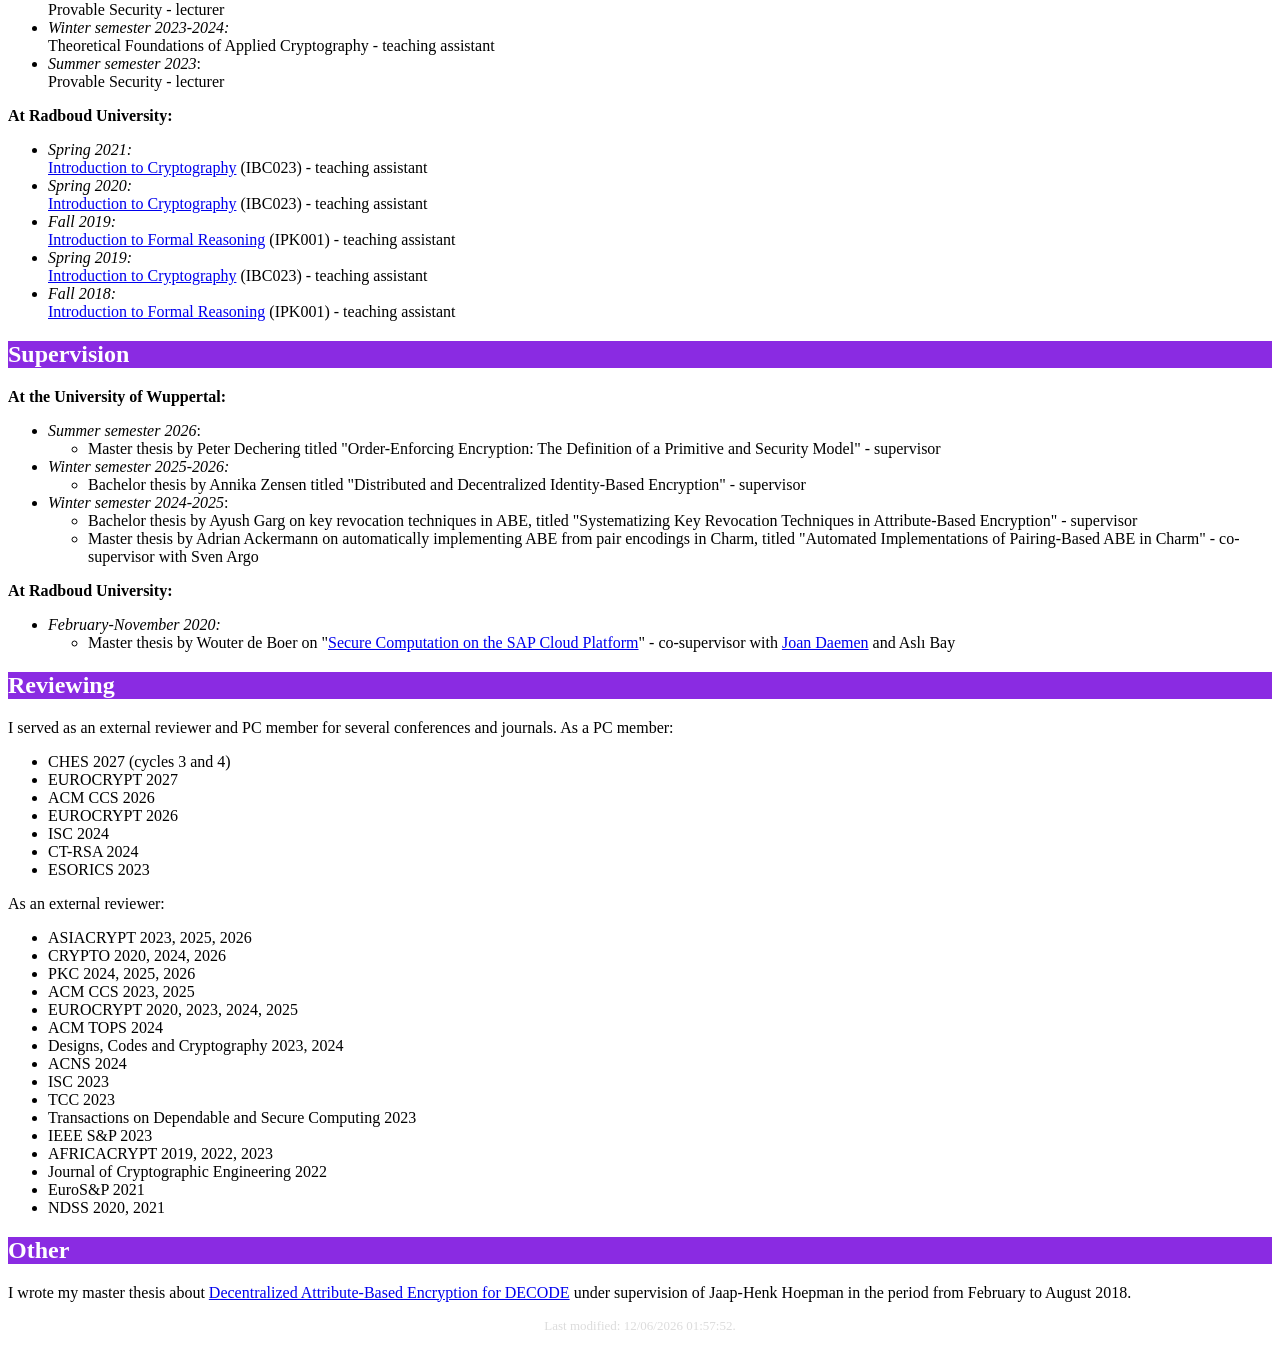
==== commit e1305786: "update" ====
--- a/index.html
+++ b/index.html
@@ -30,14 +30,15 @@
       degree in Mathematics (with a minor in Computing Science), both at the
       Radboud University as well. </p>
     <p class="stijl2">My research focuses on practical and secure access control
-      mechanisms for real-world applications. I design, analyze, and automate
-      advanced cryptographic mechanisms – e.g., based on attribute-based
+      mechanisms for real-world applications. In particular, I design and
+      analyze advanced cryptographic mechanisms – e.g., based on attribute-based
       encryption – that enable fine-grained access to sensitive information
-      while providing strong security and privacy guarantees. By combining
-      theoretical foundations with practical considerations, I aim to develop
-      mechanisms that can be deployed in real-world settings such as healthcare,
-      cloud infrastructures, citizen services, and content-delivery networks.</p>
-    <p class="stijl2">I have recently received an <a href="https://gepris.dfg.de/project/584339348?lang=en">Emmy
+      while providing strong security and privacy guarantees, e.g., by
+      automating security analysis and implementation. By combining theoretical
+      foundations with practical considerations, I aim to develop mechanisms
+      that can be deployed in real-world settings such as healthcare, cloud
+      infrastructures, citizen services, and content-delivery networks.</p>
+    <p class="stijl2">I have recently received an <a href="https://gepris.dfg.de/project/584339348?lang=en">Emmy
         Noether grant</a> from the DFG to establish my own independent research
       group at the University of Wuppertal. Through my project MAPS-ABE, I will
       develop modular approaches for simultaneously achieving practical and
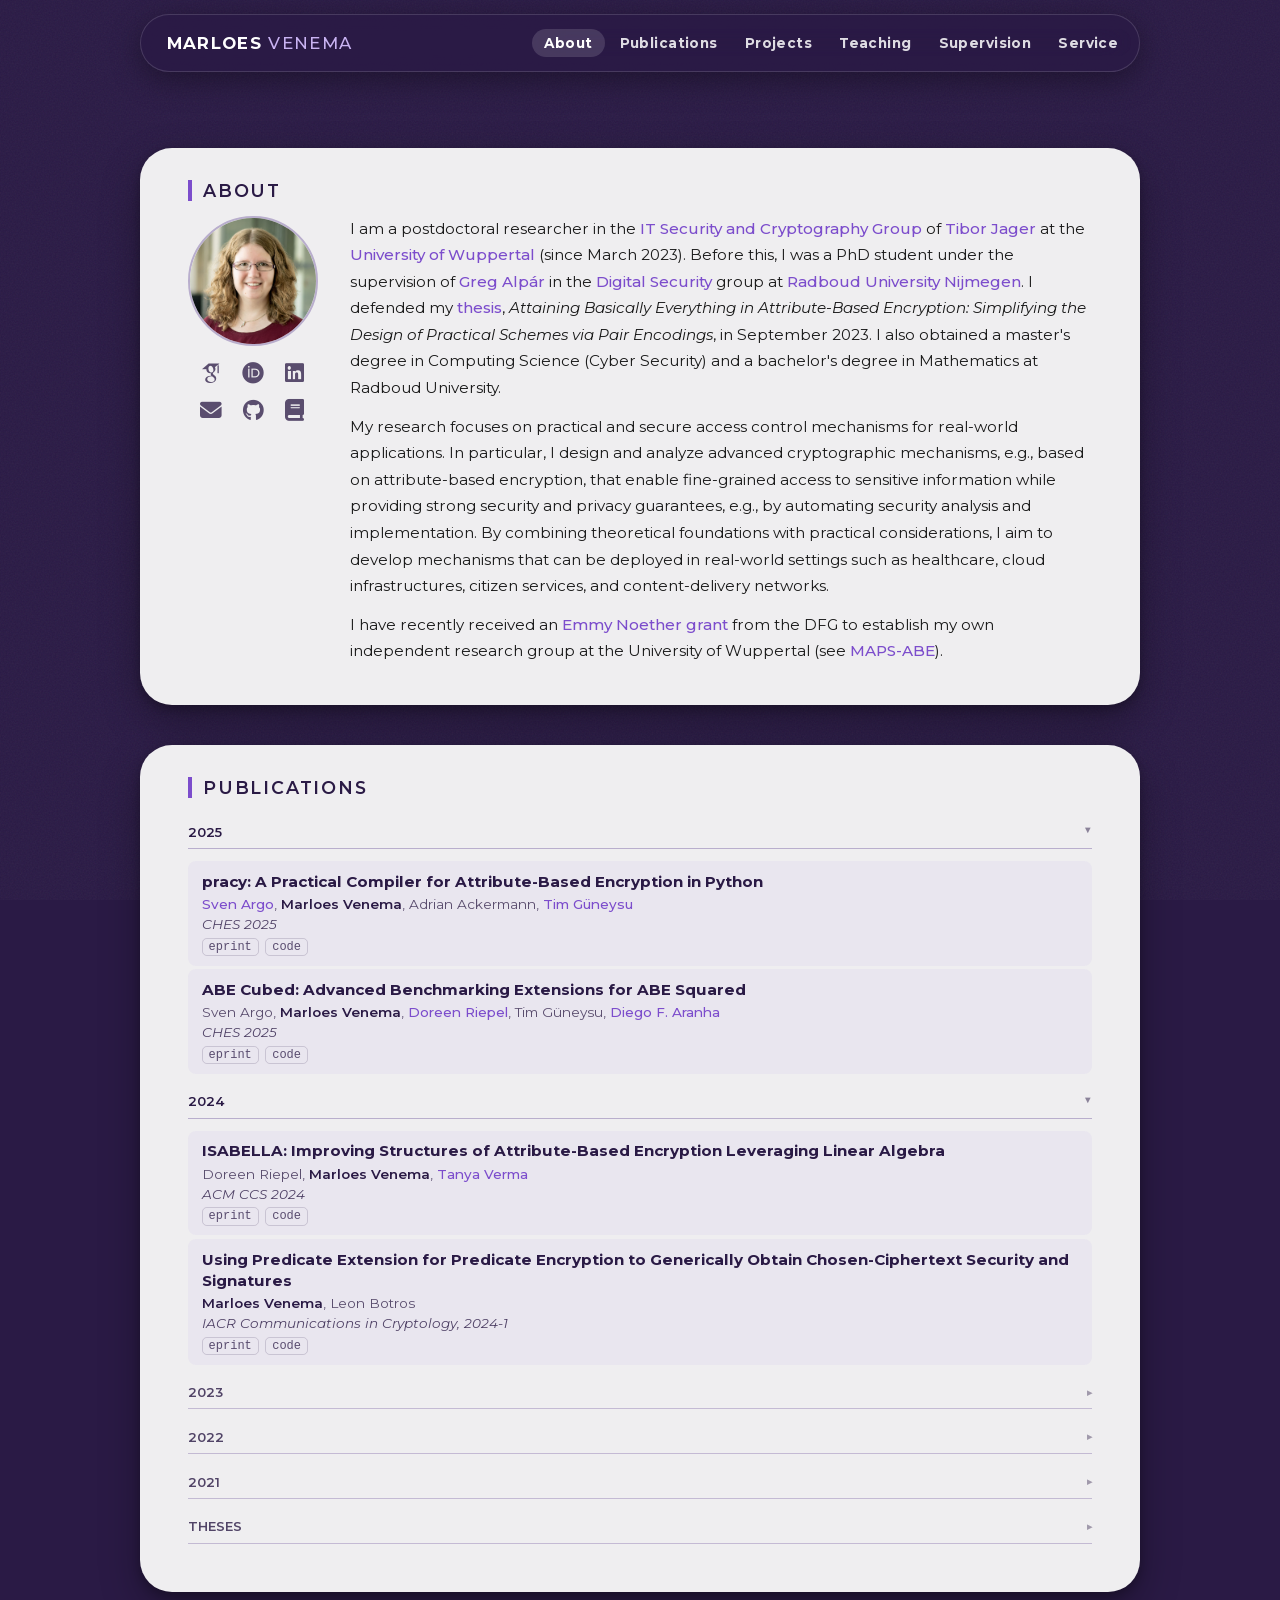
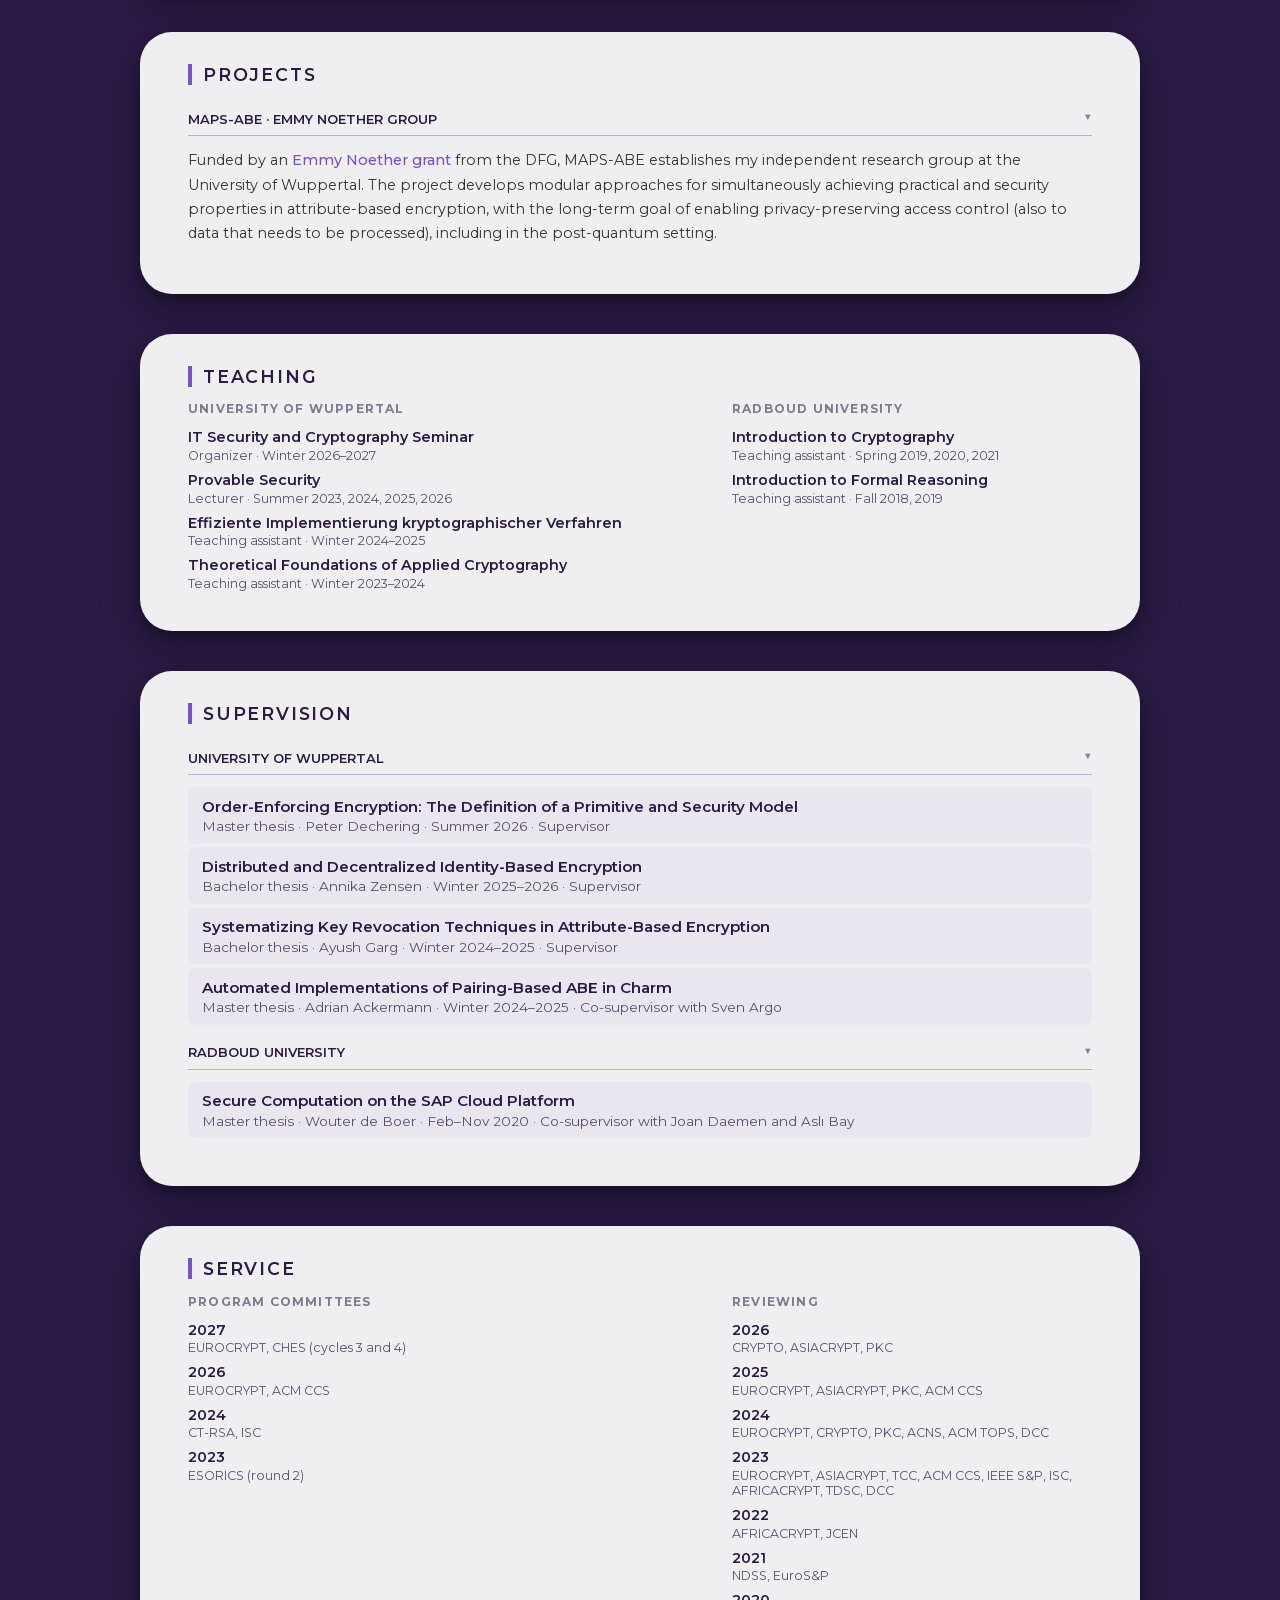
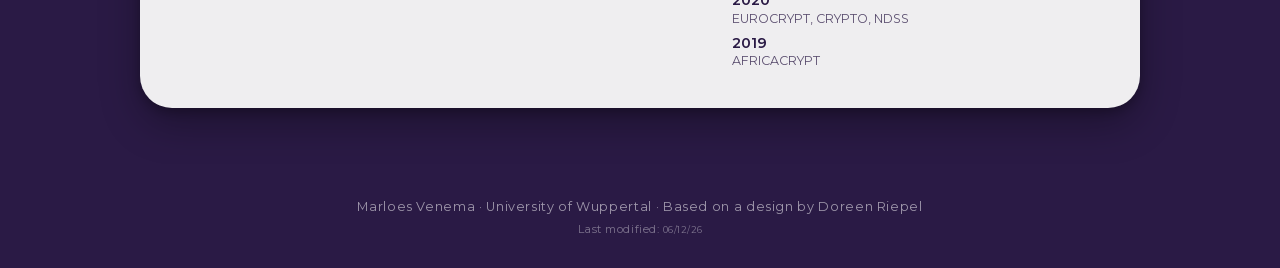
==== commit 1be040d9: "new website" ====
--- a/index.html
+++ b/index.html
@@ -1,387 +1,320 @@
-<!DOCTYPE html PUBLIC "-//W3C//DTD XHTML 1.0 Transitional//EN" "http://www.w3.org/TR/xhtml1/DTD/xhtml1-transitional.dtd">
-<html xmlns="http://www.w3.org/1999/xhtml">
-  <head>
-    <meta http-equiv="content-type" content="application/xhtml+xml; charset=utf-8" />
-    <title>Marloes Venema's webpage</title>
-    <style type="text/css">
-<!--
-.stijl2 {font-family: "Trebuchet MS"}
--->
-</style> </head>
-  <body>
-    <div style="background-color: #8a2be2 ;">
-      <h1 class="stijl2"><span style="color: white;">Marloes Venema</span></h1>
-    </div>
-    <p class="stijl2">As of March 2023, I am a postdoctoral researcher in the <a-
-        href="https://itsc.uni-wuppertal.de/en/">IT Security and Cryptography
-        Group</a> of prof. dr. <a href="https://itsc.uni-wuppertal.de/de/mitarbeiter/prof-dr-ing-tibor-jager/">Tibor
-        Jager</a> at the <a href="https://www.uni-wuppertal.de/en/">University
-        of Wuppertal</a>. Before this, I was a PhD student under supervision of
-      dr. <a href="http://www.cs.ru.nl/%7Egergely/">Greg Alpár</a> in the <a href="https://www.ru.nl/ds/">Digital
-        Security</a> group at the <a href="https://www.ru.nl/icis/">Institute
-        for C<img src="picture.jpg" alt="me" title="me" style="float: right; width: 130px; height: 130px;" />omputing
-        and Information Sciences</a> of the <a href="https://www.ru.nl/">Radboud
-        University Nijmegen</a>. I defended my <a href="https://mtcvenema.nl/thesis">thesis</a>
-      titled "Attaining Basically Everything in Attribute-Based Encryption:
-      Simplifying the Design of Practical Schemes via Pair Encodings" on Tuesday
-      19 September 2023. Before my PhD, I obtained a master's degree in
-      Computing Science (specialization: Cyber Security), and a bachelor's
-      degree in Mathematics (with a minor in Computing Science), both at the
-      Radboud University as well. </p>
-    <p class="stijl2">My research focuses on practical and secure access control
-      mechanisms for real-world applications. In particular, I design and
-      analyze advanced cryptographic mechanisms – e.g., based on attribute-based
-      encryption – that enable fine-grained access to sensitive information
-      while providing strong security and privacy guarantees, e.g., by
-      automating security analysis and implementation. By combining theoretical
-      foundations with practical considerations, I aim to develop mechanisms
-      that can be deployed in real-world settings such as healthcare, cloud
-      infrastructures, citizen services, and content-delivery networks.</p>
-    <p class="stijl2">I have recently received an <a href="https://gepris.dfg.de/project/584339348?lang=en">Emmy
-        Noether grant</a> from the DFG to establish my own independent research
-      group at the University of Wuppertal. Through my project MAPS-ABE, I will
-      develop modular approaches for simultaneously achieving practical and
-      security properties in attribute-based encryption, with the long-term goal
-      of enabling privacy-preserving access control (also to data that needs to
-      be processed), including in the post-quantum setting.</p>
-    <div style="background-color: #8a2be2 ;">
-      <h2 class="stijl2"><span style="color: white;">Contact information</span></h2>
-    </div>
-    <span style="font-family: &quot;Trebuchet MS&quot;;">At this time, you can
-      best reach me via email: venema at uni-wuppertal.de</span><br />
-    <h2 class="stijl2" style="background-color: blueviolet;"><span style="color: white;">Academic
-        publications</span></h2>
-    <ul>
-      <li><span style=" font-family: &quot;Trebuchet MS&quot;;">Sven Argo,
-          Marloes Venema, Adrian Ackermann, and </span><span style=" font-family: &quot;Trebuchet MS&quot;;">Tim
-          Güneysu, "pracy: A Practical Compiler for Attribute-Based Encryption
-          in Python", </span><span style=" font-family: &quot;Trebuchet MS&quot;;">in<i>
-            CHES 2025</i>, pp. 46-91, 2025.</span><br />
-        <span style=" font-family: &quot;Trebuchet MS&quot;;"></span></li>
-      <li><span style=" font-family: &quot;Trebuchet MS&quot;;"><span style=" font-family: &quot;Trebuchet MS&quot;;">Sven
-            Argo, Marloes Venema, Doreen Riepel, Tim Güneysu and Diego F. Aranha</span>,
-          "ABE Cubed: Advanced Benchmarking Extensions for ABE Squared", <i></i></span><span-
-          style=" font-family: &quot;Trebuchet MS&quot;;"></span><span style=" font-family: &quot;Trebuchet MS&quot;;">in<i>
-            CHES 2025</i>, pp. 544-587, 2025.</span><br />
-        <span style=" font-family: &quot;Trebuchet MS&quot;;"></span></li>
-      <li><span style=" font-family: &quot;Trebuchet MS&quot;;">Doreen Riepel,
-          Marloes Venema, and Tanya Verma, "ISABELLA: Improving Structures of
-          Attribute-Based Encryption Leveraging Linear Algebra", in <i>ACM CCS
-            2024, </i>pp. 4628-4642, 2024<i>.</i></span><br />
-        <span style="font-family: &quot;Trebuchet MS&quot;;"></span></li>
-      <li><span style="font-family: &quot;Trebuchet MS&quot;;">Marloes Venema,
-          and Leon Botros, "Using Predicate Extension for Predicate Encryption
-          to Generically Obtain Chosen-Ciphertext Security and Signatures ", in
-          <i>IACR CiC 2024-1, 2024,</i> pp. 1-57, 2024<i>.</i></span><br />
-        <span style="font-family: &quot;Trebuchet MS&quot;;"></span></li>
-      <li><span style="font-family: &quot;Trebuchet MS&quot;;">Antonio de la
-          Piedra, Marloes Venema, and Greg Alpár, "ACABELLA: Automated
-          (Crypt)analysis of Attribute-Based Encryption Leveraging Linear
-          Algebra", in <i>ACM CCS 2023,</i> pp. 3269-3283, 2023<i>.</i></span><br />
-        <span style="font-family: &quot;Trebuchet MS&quot;;"></span></li>
-      <li><span style="font-family: &quot;Trebuchet MS&quot;;">Watson Ladd,
-          Tanya Verma, Marloes Venema, Armando Faz-Hernández, Brendan McMillion,
-          Avani Wildani, and Nick Sullivan, "Portunus: Re-imagining Access
-          Control in Distributed Systems", in <i>USENIX ATC 2023<span style="font-family: serif;"></span>,
-          </i>pp. 35-52, 2023</span><i>.<br />
-        </i><span style="font-family: &quot;Trebuchet MS&quot;;"></span></li>
-      <li><span style="font-family: &quot;Trebuchet MS&quot;;">Leon Botros,
-          Merel Brandon, Bart Jacobs, Daniel Ostkamp, Hanna Schraffenberger, and
-          Marloes Venema, "PostGuard: Towards easy and secure email
-          communication", in <i>Extended Abstracts of the 2023 CHI Conference
-            on Human Factors in Computing Systems (CHI EA '23)</i>, 2023. </span><br />
-        <span style="font-family: &quot;Trebuchet MS&quot;;"></span></li>
-      <li><span style="font-family: &quot;Trebuchet MS&quot;;">Marloes Venema,
-          and Greg Alpár, "GLUE: Generalizing Unbounded Attribute-Based
-          Encryption for Flexible Efficiency Trade-Offs", in <i>PKC 2023</i>,
-          pp. 652-682, Springer, 2023.</span><br />
-        <span style="font-family: &quot;Trebuchet MS&quot;;"></span></li>
-      <li><span style="font-family: &quot;Trebuchet MS&quot;;">Marloes Venema,
-          "A Practical Compiler for Attribute-Based Encryption: New
-          Decentralized Constructions and More", in <i>CT-RSA 2023, </i>pp.
-          132-159, Springer, 2023.</span><br />
-        <span style="font-family: &quot;Trebuchet MS&quot;;"></span></li>
-      <li><span style="font-family: &quot;Trebuchet MS&quot;;">Marloes Venema,
-          Greg Alpár, and Jaap-Henk Hoepman, "Systematizing Core Properties of
-          Pairing-Based Attribute-Based Encryption to Uncover Remaining
-          Challenges in Enforcing Access Control in Practice", in <i>Designs,
-            Codes and Cryptography 91(1)</i>, pp. 165-220, 2023.</span><br />
-        <span style="font-family: &quot;Trebuchet MS&quot;;"></span></li>
-      <li><span style="font-family: &quot;Trebuchet MS&quot;;">Marloes Venema,
-          and Greg Alpár, "TinyABE: Unrestricted Ciphertext-Policy
-          Attribute-Based Encryption for Embedded Devices and Low-Quality
-          Networks", in <i>AFRICACRYPT 2022, </i>pp. 103-129, Springer, 2022.</span><br />
-        <span style="font-family: &quot;Trebuchet MS&quot;;"></span></li>
-      <li><span style="font-family: &quot;Trebuchet MS&quot;;">Antonio de la
-          Piedra, Marloes Venema, and Greg Alpár, "ABE Squared: Accurately
-          Benchmarking Efficiency of Attribute-Based Encryption", in <i>TCHES
-            2022(2), </i>pp. 192-239, 2022<i>.</i></span><br />
-        <span style="font-family: &quot;Trebuchet MS&quot;;"></span></li>
-      <li><span style="font-family: &quot;Trebuchet MS&quot;;">Marloes Venema,
-          and Greg Alpár, "A Bunch of Broken Schemes: A Simple yet Powerful
-          Linear Approach to Analyzing Security of Attribute-Based Encryption",
-          in<i> CT-RSA 2021, </i>pp. 100-125, Springer, 2021<i>. </i></span><br />
-        <span style="font-family: &quot;Trebuchet MS&quot;;"></span></li>
-    </ul>
-    <h2 class="stijl2" style="background-color: blueviolet;"><span style="color: white;">Preprints
-        and other publications<br />
-      </span></h2>
-    <ul>
-      <li><span style=" font-family: &quot;Trebuchet MS&quot;;">Sven Argo,
-          Marloes Venema, Adrian Ackermann, and </span><span style=" font-family: &quot;Trebuchet MS&quot;;">Tim
-          Güneysu, "pracy: A Practical Compiler for Attribute-Based Encryption
-          in Python", in </span><span style=" font-family: &quot;Trebuchet MS&quot;;"></span><span-
-          style="font-family: &quot;Trebuchet MS&quot;;"><i>IACR Cryptology
-            ePrint Archive, </i>Report 2025/1240, 2025, available at: <a href="https://eprint.iacr.org/2025/1240">https://eprint.iacr.org/2025/1240</a>,
-          [<a href="https://github.com/lincolncryptools/pracy">code</a>]</span><br />
-        <span style=" font-family: &quot;Trebuchet MS&quot;;"><span style=" font-family: &quot;Trebuchet MS&quot;;"></span></span></li>
-      <li><span style=" font-family: &quot;Trebuchet MS&quot;;"><span style=" font-family: &quot;Trebuchet MS&quot;;"><a-
-              href="https://informatik.rub.de/seceng/personen/argo/">Sven Argo</a>,
-            Marloes Venema, Doreen Riepel, <a href="https://informatik.rub.de/seceng/personen/gueneysu/">Tim
-              Güneysu</a>, and <a href="https://dfaranha.github.io/">Diego F.
-              Aranha</a></span>, "</span><span style=" font-family: &quot;Trebuchet MS&quot;;"><span-
-            style=" font-family: &quot;Trebuchet MS&quot;;">ABE Cubed: Advanced
-            Benchmarking Extensions for ABE Squared</span>", in </span><span style="font-family: &quot;Trebuchet MS&quot;;"><i>IACR
-            Cryptology ePrint Archive, </i>Report 2025/1230, 2025, available
-          at: <a href="https://eprint.iacr.org/2025/1230">https://eprint.iacr.org/2025/1230<span-
-              style="color: black;"></span></a>, [<a href="https://github.com/lincolncryptools/ABE_Cubed">code</a>]</span><br />
-        <span style=" font-family: &quot;Trebuchet MS&quot;;"></span></li>
-      <li><span style=" font-family: &quot;Trebuchet MS&quot;;"><a href="https://doreenriepel.me/">Doreen
-            Riepel</a>, Marloes Venema, and Tanya Verma, "ISABELLA: Improving
-          Structures of Attribute-Based Encryption Leveraging Linear Algebra",
-          in </span><span style="font-family: &quot;Trebuchet MS&quot;;"><i>IACR
-            Cryptology ePrint Archive, </i>Report 2024/1352, 2024, available
-          at: <a href="https://eprint.iacr.org/2024/1352">https://eprint.iacr.org/2024/1352<span-
-              style="color: black;"></span></a>, [<a href="https://github.com/lincolncryptools/ISABELLA">code</a>]</span><br />
-        <span style="font-family: &quot;Trebuchet MS&quot;;"></span></li>
-      <li><span style="font-family: &quot;Trebuchet MS&quot;;">Antonio de la
-          Piedra, Marloes Venema, and Greg Alpár, "ACABELLA: Automated
-          (Crypt)analysis of Attribute-Based Encryption Leveraging Linear
-          Algebra", </span><span style="font-family: &quot;Trebuchet MS&quot;;">in
-          <i>IACR Cryptology ePrint Archive, </i>Report 2023/1274, 2023,
-          available at: <a href="https://eprint.iacr.org/2023/1274">https://eprint.iacr.org/2023/1274<span-
-              style="color: black;"></span></a>, [<a href="https://github.com/abecryptools/ACABELLA">code</a>],
-          [<a href="https://acabel.la/">web application</a>]</span></li>
-      <li><span style="font-family: &quot;Trebuchet MS&quot;;">Marloes Venema,
-          "A Practical Compiler for Attribute-Based Encryption: New
-          Decentralized Constructions and More", </span><span style="font-family: &quot;Trebuchet MS&quot;;">in
-          <i>IACR Cryptology ePrint Archive, </i>Report 2023/143, 2023,
-          available at: <a href="https://eprint.iacr.org/2023/143">https://eprint.iacr.org/2023/143</a></span><br />
-        <span style="font-family: &quot;Trebuchet MS&quot;;"></span></li>
-      <li><span style="font-family: &quot;Trebuchet MS&quot;;"><a href="https://kc2kdm.com/">Watson
-            Ladd</a>, Marloes Venema, and <a href="https://research.cloudflare.com/people/tanya-verma/">Tanya
-            Verma</a>, "Portunus: Re-imagining Access Control in Distributed
-          Systems", in IACR Cryptology ePrint Archive, Report 2023/094, 2023,
-          available at: <a href="https://eprint.iacr.org/2023/094">https://eprint.iacr.org/2023/094</a></span><span-
-          style="font-family: &quot;Trebuchet MS&quot;;">, [<a href="https://github.com/cloudflare/circl/tree/main/abe/cpabe/tkn20">code</a>],
-          [<a href="https://blog.cloudflare.com/inside-geo-key-manager-v2/">Tanya's
-            blog post</a>], [<a href="https://www.youtube.com/watch?t=1253&amp;v=Xh849Ij3lhU&amp;feature=youtu.be">RWC2023
-            talk</a>]</span><a href="https://eprint.iacr.org/2023/094"><span style="font-family: &quot;Trebuchet MS&quot;;"></span></a></li>
-      <li><span style="font-family: &quot;Trebuchet MS&quot;;">Marloes Venema,
-          and Leon Botros, "Efficient and Generic Transformations for
-          Chosen-Ciphertext Secure Predicate Encryption", in <i>IACR Cryptology
-            ePrint Archive, </i>Report 2022/1436, 2022, available at: <a href="https://eprint.iacr.org/2022/1436">https://eprint.iacr.org/2022/1436</a>,
-          [<a href="https://github.com/leonbotros/pe_cca">code</a>]</span><br />
-        <span style="font-family: &quot;Trebuchet MS&quot;;"></span></li>
-      <li><span style="font-family: &quot;Trebuchet MS&quot;;">Marloes Venema,
-          and Greg Alpár, "GLUE: Generalizing Unbounded Attribute-Based
-          Encryption for Flexible Efficiency Trade-Offs", in <i>IACR Cryptology
-            ePrint Archive, </i>Report 2022/613, 2022, available at: <a href="https://eprint.iacr.org/2022/613">https://eprint.iacr.org/2022/613</a>,
-          [<a href="https://github.com/mtcvenema/glue">code</a>]</span><br />
-        <span style="font-family: &quot;Trebuchet MS&quot;;"></span></li>
-      <li><span style="font-family: &quot;Trebuchet MS&quot;;">Marloes Venema,
-          and Greg Alpár, "TinyABE: Unrestricted Ciphertext-Policy
-          Attribute-Based Encryption for Embedded Devices and Low-Quality
-          Networks", in <i>IACR Cryptology ePrint Archive, </i>Report
-          2022/569, 2022, available at: <a href="https://eprint.iacr.org/2022/569">https://eprint.iacr.org/2022/569</a>,
-          [<a href="https://github.com/mtcvenema/tinyabe">code</a>]</span><br />
-        <span style="font-family: &quot;Trebuchet MS&quot;;"></span></li>
-      <li><span style="font-family: &quot;Trebuchet MS&quot;;">Antonio de la
-          Piedra, Marloes Venema, and Greg Alpár, "ABE Squared: Accurately
-          Benchmarking Efficiency of Attribute-Based Encryption", i</span><span-
-          style="font-family: &quot;Trebuchet MS&quot;;">n <i>IACR Cryptology
-            ePrint Archive, </i>Report 2022/038, 2022, available at: <a href="https://eprint.iacr.org/2022/038">https://eprint.iacr.org/2022/038</a>,
-          [<a href="https://github.com/abecryptools/abe_squared">code</a>], [<a-
-            href="https://www.youtube.com/watch?v=gRH-UNd3VHU">talk</a>]</span><br />
-        <span style="font-family: &quot;Trebuchet MS&quot;;"></span><span style="font-family: &quot;Trebuchet MS&quot;;"></span></li>
-      <li><span style="font-family: &quot;Trebuchet MS&quot;;"><a href="https://www.delapiedra.org/">Antonio
-            de la Piedra</a>, and Marloes Venema, "Practical Attacks Against
-          Attribute-based Encryption", at <i>Black Hat Europe</i>, London, 8-11
-          November 2021, available at: [<a href="https://www.blackhat.com/eu-21/briefings/schedule/index.html#practical-attacks-against-attribute-based-encryption-25058">abstract</a>],
-          [<a href="https://github.com/kudelskisecurity/abeattacks">code</a>], [<a-
-            href="https://research.kudelskisecurity.com/2021/11/12/practical-attacks-against-attribute-based-encryption/">Antonio's
-            blog post</a>]<br />
-        </span></li>
-      <li><span style="font-family: &quot;Trebuchet MS&quot;;">Marloes Venema,
-          Greg Alpár, and <a href="https://www.cs.ru.nl/J.H.Hoepman/">Jaap-Henk
-            Hoepman</a>, "Systematizing Core Properties of Pairing-Based
-          Attribute-Based Encryption to Uncover Remaining Challenges in
-          Enforcing Access Control in Practice", in <i>IACR Cryptology ePrint
-            Archive, </i>Report 2021/1172, 2021, available at: <a href="https://eprint.iacr.org/2021/1172">https://eprint.iacr.org/2021/1172</a></span></li>
-      <li><span style="font-family: &quot;Trebuchet MS&quot;;">Marloes Venema,
-          and Greg Alpár, "A Bunch of Broken Schemes: A Simple yet Powerful
-          Linear Approach to Analyzing Security of Attribute-Based Encryption",
-          in <i>IACR Cryptology ePrint Archive, </i>Report 2020/460, 2020,
-          available at: <a href="https://eprint.iacr.org/2020/460">https://eprint.iacr.org/2020/460</a></span><br />
-        <span style="font-family: &quot;Trebuchet MS&quot;;"></span></li>
-    </ul>
-    <h2 class="stijl2" style="background-color: blueviolet;"><span style="color: white;">Teaching</span></h2>
-    <p><b><span style="font-family: &quot;Trebuchet MS&quot;;">At the University
-          of Wuppertal:</span></b></p>
-    <ul class="stijl2">
-      <li><i>Summer semester 2026:</i><br />
-        Provable Security - lecturer</li>
-      <li><i>Summer semester 2025:</i><br />
-        Provable Security - lecturer</li>
-      <li><i>Winter semester 2024-2025</i>:<br />
-        Effiziente Implementierung kryptographischer Verfahren - teaching
-        assistant</li>
-      <li><i>Summer semester 2024</i>:<br />
-        Provable Security - lecturer</li>
-      <li><i>Winter semester 2023-2024:</i> <br />
-        Theoretical Foundations of Applied Cryptography - teaching assistant</li>
-      <li><i>Summer semester 2023</i>:<br />
-        Provable Security - lecturer</li>
-    </ul>
-    <p><b><span style="font-family: &quot;Trebuchet MS&quot;;">At Radboud
-          University:</span></b></p>
-    <ul class="stijl2">
-      <li><i>Spring 2021:<br />
-        </i><a href="https://www.ru.nl/courseguides/science/vm/osirislinks/ibc/nwi-ibc023/">Introduction
-          to Cryptography</a> (IBC023) - teaching assistant</li>
-      <li><em>Spring 2020:<br />
-        </em><a href="https://www.ru.nl/courseguides/science/vm/osirislinks/ibc/nwi-ibc023/">Introduction
-          to Cryptography</a> (IBC023) - teaching assistant</li>
-      <li><em>Fall 2019:</em> <a href="http://www.cs.ru.nl/%7Efreek/courses/fr-2019/"><br />
-          Introduction to Formal Reasoning</a> (IPK001) - teaching assistant</li>
-      <li><em>Spring 2019:<br />
-        </em><a href="https://www.ru.nl/prospectus/science/vm/osirislinks/ibc/nwi-ibc023/">Introduction
-          to Cryptography</a> (IBC023) - teaching assistant</li>
-      <li><em>Fall 2018:</em> <a href="http://www.cs.ru.nl/%7Efreek/courses/fr-2018/"><br />
-          Introduction to Formal Reasoning</a> (IPK001) - teaching assistant</li>
-    </ul>
-    <h2 class="stijl2" style="background-color: blueviolet;"><span style="color: white;">Supervision</span></h2>
-    <p><b><span style="font-family: &quot;Trebuchet MS&quot;;">At the University
-          of Wuppertal:</span></b></p>
-    <ul class="stijl2">
-      <li><i>Summer semester 2026</i>:</li>
-      <ul>
-        <li>Master thesis by Peter Dechering titled "Order-Enforcing Encryption:
-          The Definition of a Primitive and Security Model" - supervisor</li>
-      </ul>
-      <li><i>Winter semester 2025-2026:</i></li>
-      <ul>
-        <li>Bachelor thesis by Annika Zensen titled "Distributed and
-          Decentralized Identity-Based Encryption" - supervisor</li>
-      </ul>
-      <li><i>Winter semester 2024-2025</i>:</li>
-      <ul>
-        <li>Bachelor thesis by Ayush Garg on key revocation techniques in ABE,
-          titled "Systematizing Key Revocation Techniques in Attribute-Based
-          Encryption" - supervisor</li>
-      </ul>
-      <ul>
-        <li>Master thesis by Adrian Ackermann on automatically implementing ABE
-          from pair encodings in Charm, titled "Automated Implementations of
-          Pairing-Based ABE in Charm" - co-supervisor with Sven Argo</li>
-      </ul>
-    </ul>
-    <p><b><span style="font-family: &quot;Trebuchet MS&quot;;">At Radboud
-          University:</span></b></p>
-    <ul class="stijl2">
-      <li><i>February-November 2020:<br />
-        </i>
-        <ul>
-          <li>Master thesis by Wouter de Boer on "<a href="https://www.ru.nl/publish/pages/769526/wouter_de_boer.pdf">Secure
-              Computation on the SAP Cloud Platform</a>" - co-supervisor with <a-
-              href="https://cs.ru.nl/%7Ejoan/">Joan Daemen</a> and Aslı Bay</li>
-        </ul>
-        <em></em></li>
-    </ul>
-    <p></p>
-    <ul class="stijl2">
-    </ul>
-    <h2 class="stijl2" style="background-color: blueviolet;"><span style="color: white;">Reviewing</span></h2>
-    <p class="stijl2">I served as an external reviewer and PC member for several
-      conferences and journals. As a PC member:</p>
-    <ul>
-      <li><span style="font-family: &quot;Trebuchet MS&quot;;">CHES 2027 (cycles
-          3 and 4)</span><br />
-        <span style="font-family: &quot;Trebuchet MS&quot;;"></span></li>
-      <li><span style="font-family: &quot;Trebuchet MS&quot;;">EUROCRYPT 2027</span><br />
-        <span style="font-family: &quot;Trebuchet MS&quot;;"></span></li>
-      <li><span style="font-family: &quot;Trebuchet MS&quot;;">ACM CCS 2026</span><br />
-        <span style="font-family: &quot;Trebuchet MS&quot;;"></span></li>
-      <li><span style="font-family: &quot;Trebuchet MS&quot;;">EUROCRYPT 2026</span><br />
-        <span style="font-family: &quot;Trebuchet MS&quot;;"></span></li>
-      <li><span style="font-family: &quot;Trebuchet MS&quot;;">ISC 2024</span><br />
-        <span style="font-family: &quot;Trebuchet MS&quot;;"></span></li>
-      <li><span style="font-family: &quot;Trebuchet MS&quot;;">CT-RSA 2024</span><br />
-        <span style="font-family: &quot;Trebuchet MS&quot;;"></span></li>
-      <li><span style="font-family: &quot;Trebuchet MS&quot;;">ESORICS 2023</span></li>
-    </ul>
-    <p class="stijl2">As an external reviewer:</p>
-    <ul>
-      <li><span style=" font-family: &quot;Trebuchet MS&quot;;">ASIACRYPT 2023,
-          2025, 2026</span><br />
-        <span style="    font-family: &quot;Trebuchet MS&quot;;"></span></li>
-      <li><span style="         font-family: &quot;Trebuchet MS&quot;;">CRYPTO
-          2020, 2024, 2026</span></li>
-      <li><span style="font-family: &quot;Trebuchet MS&quot;;">PKC 2024, 2025,
-          2026<br />
-        </span></li>
-      <li><span style="    font-family: &quot;Trebuchet MS&quot;;">ACM CCS 2023,
-          2025</span></li>
-      <li><span style="          font-family: &quot;Trebuchet MS&quot;;">EUROCRYPT
-          2020, 2023, 2024, 2025</span></li>
-      <li><span style="   font-family: &quot;Trebuchet MS&quot;;">ACM TOPS 2024</span><br />
-        <span style="  font-family: &quot;Trebuchet MS&quot;;"></span></li>
-      <li><span style="  font-family: &quot;Trebuchet MS&quot;;">Designs, Codes
-          and Cryptography 2023, 2024</span></li>
-      <span style="font-family: &quot;Trebuchet MS&quot;;"></span>
-      <li><span style="font-family: &quot;Trebuchet MS&quot;;">ACNS 2024</span><br />
-        <span style="font-family: &quot;Trebuchet MS&quot;;"></span></li>
-      <li><span style="font-family: &quot;Trebuchet MS&quot;;">ISC 2023</span><br />
-        <span style="font-family: &quot;Trebuchet MS&quot;;"></span></li>
-      <li><span style="font-family: &quot;Trebuchet MS&quot;;">TCC 2023</span></li>
-      <li><span style="   font-family: &quot;Trebuchet MS&quot;;">Transactions
-          on Dependable and Secure Computing 2023</span></li>
-      <li><span style="     font-family: &quot;Trebuchet MS&quot;;">IEEE S&amp;P
-          2023</span></li>
-      <li><span style="           font-family: &quot;Trebuchet MS&quot;;">AFRICACRYPT
-          2019, 2022, 2023<br />
-        </span></li>
-      <li><span style="      font-family: &quot;Trebuchet MS&quot;;">Journal of
-          Cryptographic Engineering 2022</span></li>
-      <li><span style="       font-family: &quot;Trebuchet MS&quot;;">EuroS&amp;P
-          2021</span></li>
-      <li><span style="        font-family: &quot;Trebuchet MS&quot;;">NDSS
-          2020, 2021</span></li>
-    </ul>
-    <p></p>
-    <ul class="stijl2">
-    </ul>
-    <h2 class="stijl2" style="background-color: blueviolet;"><span style="color: white;">Other</span></h2>
-    <p class="stijl2">I wrote my master thesis about<em> </em><a href="https://www.ru.nl/publish/pages/769526/marloes_venema.pdf">Decentralized
-        Attribute-Based Encryption for DECODE</a> under supervision of Jaap-Henk
-      Hoepman in the period from February to August 2018.</p>
-    <p class="stijl2" style="text-align: center; font-size:13px; color:Gainsboro">
-      Last modified: <span id="demo"></span>. </p>
-    <script>
-			document.getElementById("demo").innerHTML = document.lastModified;
-		</script>
-  </body>
-</html>
+<!doctype html>
+<html lang="en">
+<head>
+  <meta charset="utf-8">
+  <meta name="viewport" content="width=device-width, initial-scale=1, shrink-to-fit=no">
+  <title>Marloes Venema</title>
+  <link rel="stylesheet" href="fonts/fonts.css">
+  <link rel="stylesheet" href="fontawesome/css/all.min.css">
+  <link rel="stylesheet" href="academicons/css/academicons.min.css">
+  <link rel="stylesheet" href="custom.css">
+  <link rel="stylesheet" href="variants/v2-floating.css">
+</head>
+
+<body>
+
+  <!-- fixed header -->
+  <header class="site-header">
+    <nav class="navbar" role="navigation" aria-label="main navigation">
+      <a class="navbar-logo" href="#about">Marloes <span>Venema</span></a>
+      <div class="navbar-links">
+        <a class="navbar-item" href="#about">About</a>
+        <a class="navbar-item" href="#publications">Publications</a>
+        <a class="navbar-item" href="#projects">Projects</a>
+        <a class="navbar-item" href="#teaching">Teaching</a>
+        <a class="navbar-item" href="#supervision">Supervision</a>
+        <a class="navbar-item" href="#service">Service</a>
+      </div>
+      <button class="navbar-hamburger" id="nav-toggle" aria-label="Open navigation">☰</button>
+    </nav>
+    <div class="nav-mobile-dropdown" id="nav-dropdown">
+      <a href="#about">About</a>
+      <a href="#publications">Publications</a>
+      <a href="#projects">Projects</a>
+      <a href="#teaching">Teaching</a>
+      <a href="#supervision">Supervision</a>
+      <a href="#service">Service</a>
+    </div>
+  </header>
+
+  <section class="section">
+  <div class="container">
+
+    <!-- about -->
+    <div class="card" id="about">
+      <p class="section-title">About</p>
+      <div class="about-hero">
+        <div class="about-side">
+          <img src="picture.jpg" alt="Marloes Venema" class="about-photo">
+          <div class="about-icons">
+            <a class="icon-link" href="https://scholar.google.com/citations?user=CcskLdoAAAAJ" target="_blank" title="Google Scholar"><i class="ai ai-google-scholar"></i></a>
+            <a class="icon-link" href="https://orcid.org/0000-0003-4483-400X" target="_blank" title="ORCID"><i class="ai ai-orcid"></i></a>
+            <a class="icon-link" href="https://www.linkedin.com/in/marloes-venema-738568251/" target="_blank" title="LinkedIn"><i class="fa-brands fa-linkedin"></i></a>
+            <a class="icon-link" href="mailto:venema@uni-wuppertal.de" title="venema@uni-wuppertal.de"><i class="fas fa-envelope"></i></a>
+            <a class="icon-link" href="https://github.com/mtcvenema" target="_blank" title="GitHub"><i class="fa-brands fa-github"></i></a>
+            <a class="icon-link" href="https://mtcvenema.nl/thesis" title="PhD thesis"><i class="fas fa-book"></i></a>
+          </div>
+        </div>
+        <div class="about-body">
+          <p class="about-text">
+            I am a postdoctoral researcher in the <a href="https://itsc.uni-wuppertal.de/en/" target="_blank">IT Security and Cryptography Group</a>
+            of <a href="https://itsc.uni-wuppertal.de/de/mitarbeiter/prof-dr-ing-tibor-jager/" target="_blank">Tibor Jager</a>
+            at the <a href="https://www.uni-wuppertal.de/en/" target="_blank">University of Wuppertal</a> (since March 2023).
+            Before this, I was a PhD student under the supervision of <a href="http://www.cs.ru.nl/%7Egergely/" target="_blank">Greg Alpár</a>
+            in the <a href="https://www.ru.nl/en/departments/institute-for-computing-and-information-sciences/digital-security" target="_blank">Digital Security</a> group at <a href="https://www.ru.nl/" target="_blank">Radboud University Nijmegen</a>.
+            I defended my <a href="https://mtcvenema.nl/thesis">thesis</a>, <em>Attaining Basically Everything in Attribute-Based Encryption:
+            Simplifying the Design of Practical Schemes via Pair Encodings</em>, in September 2023.
+            I also obtained a master's degree in Computing Science (Cyber Security) and a bachelor's degree in Mathematics at Radboud University.
+          </p>
+          <p class="about-text">
+            My research focuses on practical and secure access control mechanisms for real-world applications. In particular, I design and
+            analyze advanced cryptographic mechanisms, e.g., based on attribute-based encryption, that enable fine-grained access to sensitive
+            information while providing strong security and privacy guarantees, e.g., by automating security analysis and implementation.
+            By combining theoretical foundations with practical considerations, I aim to develop mechanisms that can be deployed in real-world
+            settings such as healthcare, cloud infrastructures, citizen services, and content-delivery networks.
+          </p>
+          <p class="about-text">
+            I have recently received an <a href="https://gepris.dfg.de/project/584339348?lang=en" target="_blank">Emmy Noether grant</a>
+            from the DFG to establish my own independent research group at the University of Wuppertal (see <a href="#projects">MAPS-ABE</a>).
+          </p>
+        </div>
+      </div>
+    </div>
+
+    <!-- publications -->
+    <div class="card" id="publications">
+      <p class="section-title">Publications</p>
+      <div id="pub-list"></div>
+    </div>
+
+    <!-- projects -->
+    <div class="card" id="projects">
+      <p class="section-title">Projects</p>
+
+      <details class="pub-year" open>
+        <summary>MAPS-ABE · Emmy Noether Group</summary>
+        <div class="pub-year-content">
+          <p class="body-text">
+            Funded by an <a href="https://gepris.dfg.de/project/584339348?lang=en" target="_blank">Emmy Noether grant</a> from the DFG,
+            MAPS-ABE establishes my independent research group at the University of Wuppertal. The project develops modular approaches for
+            simultaneously achieving practical and security properties in attribute-based encryption, with the long-term goal of enabling
+            privacy-preserving access control (also to data that needs to be processed), including in the post-quantum setting.
+          </p>
+        </div>
+      </details>
+    </div>
+
+    <!-- teaching -->
+    <div class="card" id="teaching">
+      <p class="section-title">Teaching</p>
+      <div class="service-columns">
+        <div class="service-block">
+          <p class="service-label">University of Wuppertal</p>
+          <div class="service-list">
+            <div><div class="service-venue">IT Security and Cryptography Seminar</div><div class="service-years">Organizer · Winter 2026–2027</div></div>
+            <div><div class="service-venue">Provable Security</div><div class="service-years">Lecturer · Summer 2023, 2024, 2025, 2026</div></div>
+            <div><div class="service-venue">Effiziente Implementierung kryptographischer Verfahren</div><div class="service-years">Teaching assistant · Winter 2024–2025</div></div>
+            <div><div class="service-venue">Theoretical Foundations of Applied Cryptography</div><div class="service-years">Teaching assistant · Winter 2023–2024</div></div>
+          </div>
+        </div>
+        <div class="service-block">
+          <p class="service-label">Radboud University</p>
+          <div class="service-list">
+            <div><div class="service-venue"><a href="https://www.ru.nl/courseguides/science/vm/osirislinks/ibc/nwi-ibc023/" target="_blank">Introduction to Cryptography</a></div><div class="service-years">Teaching assistant · Spring 2019, 2020, 2021</div></div>
+            <div><div class="service-venue"><a href="http://www.cs.ru.nl/%7Efreek/courses/fr-2019/" target="_blank">Introduction to Formal Reasoning</a></div><div class="service-years">Teaching assistant · Fall 2018, 2019</div></div>
+          </div>
+        </div>
+      </div>
+    </div>
+
+    <!-- supervision -->
+    <div class="card" id="supervision">
+      <p class="section-title">Supervision</p>
+
+      <details class="pub-year" open>
+        <summary>University of Wuppertal</summary>
+        <div class="pub-year-content">
+          <div class="talk">
+            <div class="talk-title">Order-Enforcing Encryption: The Definition of a Primitive and Security Model</div>
+            <div class="talk-meta">Master thesis · Peter Dechering · Summer 2026 · Supervisor</div>
+          </div>
+          <div class="talk">
+            <div class="talk-title">Distributed and Decentralized Identity-Based Encryption</div>
+            <div class="talk-meta">Bachelor thesis · Annika Zensen · Winter 2025–2026 · Supervisor</div>
+          </div>
+          <div class="talk">
+            <div class="talk-title">Systematizing Key Revocation Techniques in Attribute-Based Encryption</div>
+            <div class="talk-meta">Bachelor thesis · Ayush Garg · Winter 2024–2025 · Supervisor</div>
+          </div>
+          <div class="talk">
+            <div class="talk-title">Automated Implementations of Pairing-Based ABE in Charm</div>
+            <div class="talk-meta">Master thesis · Adrian Ackermann · Winter 2024–2025 · Co-supervisor with Sven Argo</div>
+          </div>
+        </div>
+      </details>
+
+      <details class="pub-year" open>
+        <summary>Radboud University</summary>
+        <div class="pub-year-content">
+          <div class="talk">
+            <div class="talk-title"><a href="https://www.ru.nl/publish/pages/769526/wouter_de_boer.pdf" target="_blank">Secure Computation on the SAP Cloud Platform</a></div>
+            <div class="talk-meta">Master thesis · Wouter de Boer · Feb–Nov 2020 · Co-supervisor with Joan Daemen and Aslı Bay</div>
+          </div>
+        </div>
+      </details>
+    </div>
+
+    <!-- service -->
+    <div class="card" id="service">
+      <p class="section-title">Service</p>
+
+      <div class="service-columns">
+        <div class="service-block">
+          <p class="service-label">Program Committees</p>
+          <div class="service-list">
+            <div><div class="service-venue">2027</div><div class="service-years">EUROCRYPT, CHES (cycles 3 and 4)</div></div>
+            <div><div class="service-venue">2026</div><div class="service-years">EUROCRYPT, ACM CCS</div></div>
+            <div><div class="service-venue">2024</div><div class="service-years">CT-RSA, ISC</div></div>
+            <div><div class="service-venue">2023</div><div class="service-years">ESORICS (round 2)</div></div>
+          </div>
+        </div>
+
+        <div class="service-block">
+          <p class="service-label">Reviewing</p>
+          <div class="service-list">
+            <div><div class="service-venue">2026</div><div class="service-years">CRYPTO, ASIACRYPT, PKC</div></div>
+            <div><div class="service-venue">2025</div><div class="service-years">EUROCRYPT, ASIACRYPT, PKC, ACM CCS</div></div>
+            <div><div class="service-venue">2024</div><div class="service-years">EUROCRYPT, CRYPTO, PKC, ACNS, ACM TOPS, DCC</div></div>
+            <div><div class="service-venue">2023</div><div class="service-years">EUROCRYPT, ASIACRYPT, TCC, ACM CCS, IEEE S&amp;P, ISC, AFRICACRYPT, TDSC, DCC</div></div>
+            <div><div class="service-venue">2022</div><div class="service-years">AFRICACRYPT, JCEN</div></div>
+            <div><div class="service-venue">2021</div><div class="service-years">NDSS, EuroS&amp;P</div></div>
+            <div><div class="service-venue">2020</div><div class="service-years">EUROCRYPT, CRYPTO, NDSS</div></div>
+            <div><div class="service-venue">2019</div><div class="service-years">AFRICACRYPT</div></div>
+          </div>
+        </div>
+      </div>
+    </div>
+
+  </div>
+  </section>
+
+  <footer class="site-footer">
+    <span>Marloes Venema · University of Wuppertal · Based on a design by <a href="https://provsec.org/doreen.html" target="_blank">Doreen Riepel</a></span>
+    <span class="last-modified">Last modified: <span id="last-modified"></span></span>
+  </footer>
+
+  <script src="publications.js"></script>
+  <script>
+    'use strict';
+
+    function el(tag, cls, text) {
+      const e = document.createElement(tag);
+      if (cls) e.className = cls;
+      if (text != null) e.textContent = text;
+      return e;
+    }
+
+    const linkedAuthors = new Set();
+    const AUTHOR_LINK_MAP = (typeof AUTHOR_LINKS !== 'undefined') ? AUTHOR_LINKS : {};
+
+    function buildPubEl(pub) {
+      const div = el('div', 'pub');
+      let title;
+      if (pub.href) {
+        title = el('a', 'pub-title', pub.title);
+        title.href = /eprint\.iacr\.org\/\d{4}\/\d+$/.test(pub.href) ? pub.href + '.pdf' : pub.href;
+        title.target = '_blank';
+      } else {
+        title = el('span', 'pub-title', pub.title);
+      }
+      div.appendChild(title);
+
+      const auth = el('p', 'pub-authors');
+      pub.authors.forEach((a, i) => {
+        if (i) auth.appendChild(document.createTextNode(', '));
+        if (a === ME) {
+          auth.appendChild(el('span', 'team-author', a));
+        } else if (AUTHOR_LINK_MAP[a] && !linkedAuthors.has(a)) {
+          linkedAuthors.add(a);
+          const link = el('a', null, a);
+          link.href = AUTHOR_LINK_MAP[a];
+          link.target = '_blank';
+          auth.appendChild(link);
+        } else {
+          auth.appendChild(document.createTextNode(a));
+        }
+      });
+      div.appendChild(auth);
+      div.appendChild(el('p', 'pub-venue', pub.venue));
+      if (pub.supervisor) {
+        div.appendChild(el('p', 'pub-supervisor', 'Supervisor: ' + pub.supervisor));
+      }
+
+      if (pub.links.length) {
+        const links = el('div', 'pub-links');
+        pub.links.forEach(l => {
+          const a = el('a', 'pub-link', l.label);
+          a.href = l.href; a.target = '_blank';
+          links.appendChild(a);
+        });
+        div.appendChild(links);
+      }
+      return div;
+    }
+
+    function renderPubs(pubs) {
+      const container = document.getElementById('pub-list');
+      // numeric years newest first, then the 'Theses' group last
+      const groups = [...new Set(pubs.map(p => p.year))]
+        .sort((a, b) => (typeof a === 'number' ? 0 : 1) - (typeof b === 'number' ? 0 : 1) || b - a);
+      groups.forEach((y, i) => {
+        const details = el('details', 'pub-year');
+        if (i < 2) details.open = true;
+        details.appendChild(el('summary', null, String(y)));
+        const content = el('div', 'pub-year-content');
+        pubs.filter(p => p.year === y).forEach(p => content.appendChild(buildPubEl(p)));
+        details.appendChild(content);
+        container.appendChild(details);
+      });
+    }
+
+    renderPubs(PUBS);
+
+    // Last modified: the date the server reports for this page
+    (function () {
+      const d = new Date(document.lastModified);
+      const p = n => String(n).padStart(2, '0');
+      document.getElementById('last-modified').textContent =
+        p(d.getDate()) + '/' + p(d.getMonth() + 1) + '/' + String(d.getFullYear()).slice(-2);
+    })();
+
+    // Mobile nav
+    const navToggle = document.getElementById('nav-toggle');
+    const navDropdown = document.getElementById('nav-dropdown');
+    navToggle.addEventListener('click', () => navDropdown.classList.toggle('open'));
+    navDropdown.querySelectorAll('a').forEach(a => a.addEventListener('click', () => navDropdown.classList.remove('open')));
+
+    // Scroll spy
+    (function () {
+      const sections = Array.from(document.querySelectorAll('.card[id]'));
+      const navLinks = Array.from(document.querySelectorAll('.navbar-item[href^="#"]'));
+      function updateActive() {
+        const y = window.scrollY + 120;
+        let current = sections[0];
+        for (const s of sections) if (s.offsetTop <= y) current = s;
+        navLinks.forEach(l => l.classList.toggle('active', l.getAttribute('href') === '#' + current.id));
+      }
+      window.addEventListener('scroll', updateActive, { passive: true });
+      updateActive();
+    })();
+
+    // Smooth scroll
+    document.querySelectorAll('a[href^="#"]').forEach(link => {
+      link.addEventListener('click', e => {
+        const target = document.querySelector(link.getAttribute('href'));
+        if (target) { e.preventDefault(); target.scrollIntoView({ behavior: 'smooth' }); }
+      });
+    });
+  </script>
+</body>
+</html>
--- a/fonts/fonts.css
+++ b/fonts/fonts.css
@@ -0,0 +1,59 @@
+/* Montserrat – self-hosted, latin-ext + latin subsets */
+
+/* normal, latin-ext */
+@font-face {
+  font-family: 'Montserrat';
+  font-style: normal;
+  font-weight: 400 700;
+  font-display: swap;
+  src: url('montserrat-normal-latin-ext.woff2') format('woff2');
+  unicode-range: U+0100-02BA, U+02BD-02C5, U+02C7-02CC, U+02CE-02D7, U+02DD-02FF,
+                 U+0304, U+0308, U+0329, U+1D00-1DBF, U+1E00-1E9F, U+1EF2-1EFF,
+                 U+2020, U+20A0-20AB, U+20AD-20C0, U+2113, U+2C60-2C7F, U+A720-A7FF;
+}
+
+/* normal, latin */
+@font-face {
+  font-family: 'Montserrat';
+  font-style: normal;
+  font-weight: 400 700;
+  font-display: swap;
+  src: url('montserrat-normal-latin.woff2') format('woff2');
+  unicode-range: U+0000-00FF, U+0131, U+0152-0153, U+02BB-02BC, U+02C6, U+02DA,
+                 U+02DC, U+0304, U+0308, U+0329, U+2000-206F, U+20AC, U+2122,
+                 U+2191, U+2193, U+2212, U+2215, U+FEFF, U+FFFD;
+}
+
+/* italic, latin-ext */
+@font-face {
+  font-family: 'Montserrat';
+  font-style: italic;
+  font-weight: 400 700;
+  font-display: swap;
+  src: url('montserrat-italic-latin-ext.woff2') format('woff2');
+  unicode-range: U+0100-02BA, U+02BD-02C5, U+02C7-02CC, U+02CE-02D7, U+02DD-02FF,
+                 U+0304, U+0308, U+0329, U+1D00-1DBF, U+1E00-1E9F, U+1EF2-1EFF,
+                 U+2020, U+20A0-20AB, U+20AD-20C0, U+2113, U+2C60-2C7F, U+A720-A7FF;
+}
+
+/* italic, latin */
+@font-face {
+  font-family: 'Montserrat';
+  font-style: italic;
+  font-weight: 400 700;
+  font-display: swap;
+  src: url('montserrat-italic-latin.woff2') format('woff2');
+  unicode-range: U+0000-00FF, U+0131, U+0152-0153, U+02BB-02BC, U+02C6, U+02DA,
+                 U+02DC, U+0304, U+0308, U+0329, U+2000-206F, U+20AC, U+2122,
+                 U+2191, U+2193, U+2212, U+2215, U+FEFF, U+FFFD;
+}
+
+/* Sora (headings) – self-hosted. Put the file fonts/sora-latin.woff2 next to this file
+   (variable font, weights 500-700). Until it exists, headings fall back to Montserrat. */
+@font-face {
+  font-family: 'Sora';
+  font-style: normal;
+  font-weight: 500 700;
+  font-display: swap;
+  src: url('sora-latin.woff2') format('woff2');
+}
--- a/academicons/css/academicons.min.css
+++ b/academicons/css/academicons.min.css
@@ -0,0 +1 @@
+@font-face{font-family:Academicons;font-style:normal;font-weight:400;font-display:block;src:url(../fonts/academicons.eot);src:url(../fonts/academicons.eot) format('embedded-opentype'),url(../fonts/academicons.ttf) format('truetype'),url(../fonts/academicons.woff) format('woff'),url(../fonts/academicons.svg) format('svg')}.ai{font-family:Academicons;font-weight:400;-moz-osx-font-smoothing:grayscale;-webkit-font-smoothing:antialiased;display:inline-block;font-style:normal;font-variant:normal;text-rendering:auto;line-height:1}.ai-academia:before{content:"\e9af"}.ai-academia-square:before{content:"\e93d"}.ai-acclaim:before{content:"\e92e"}.ai-acclaim-square:before{content:"\e93a"}.ai-acm:before{content:"\e93c"}.ai-acm-square:before{content:"\e95d"}.ai-acmdl:before{content:"\e96a"}.ai-acmdl-square:before{content:"\e9d3"}.ai-ads:before{content:"\e9cb"}.ai-ads-square:before{content:"\e94a"}.ai-africarxiv:before{content:"\e91b"}.ai-africarxiv-square:before{content:"\e90b"}.ai-arxiv:before{content:"\e974"}.ai-arxiv-square:before{content:"\e9a6"}.ai-biorxiv:before{content:"\e9a2"}.ai-biorxiv-square:before{content:"\e98b"}.ai-ceur:before{content:"\e96d"}.ai-ceur-square:before{content:"\e92f"}.ai-ciencia-vitae:before{content:"\e912"}.ai-ciencia-vitae-square:before{content:"\e913"}.ai-closed-access:before{content:"\e942"}.ai-closed-access-square:before{content:"\e943"}.ai-conversation:before{content:"\e94c"}.ai-conversation-square:before{content:"\e915"}.ai-coursera:before{content:"\e95f"}.ai-coursera-square:before{content:"\e97f"}.ai-crossref:before{content:"\e918"}.ai-crossref-square:before{content:"\e919"}.ai-cv:before{content:"\e9a5"}.ai-cv-square:before{content:"\e90a"}.ai-datacite:before{content:"\e91c"}.ai-datacite-square:before{content:"\e91d"}.ai-dataverse:before{content:"\e9f7"}.ai-dataverse-square:before{content:"\e9e4"}.ai-dblp:before{content:"\e94f"}.ai-dblp-square:before{content:"\e93f"}.ai-depsy:before{content:"\e97a"}.ai-depsy-square:before{content:"\e94b"}.ai-doi:before{content:"\e97e"}.ai-doi-square:before{content:"\e98f"}.ai-dryad:before{content:"\e97c"}.ai-dryad-square:before{content:"\e98c"}.ai-elsevier:before{content:"\e961"}.ai-elsevier-square:before{content:"\e910"}.ai-figshare:before{content:"\e981"}.ai-figshare-square:before{content:"\e9e7"}.ai-google-scholar:before{content:"\e9d4"}.ai-google-scholar-square:before{content:"\e9f9"}.ai-hal:before{content:"\e92c"}.ai-hal-square:before{content:"\e92d"}.ai-hypothesis:before{content:"\e95a"}.ai-hypothesis-square:before{content:"\e95b"}.ai-ideas-repec:before{content:"\e9ed"}.ai-ideas-repec-square:before{content:"\e9f8"}.ai-ieee:before{content:"\e929"}.ai-ieee-square:before{content:"\e9b9"}.ai-impactstory:before{content:"\e9cf"}.ai-impactstory-square:before{content:"\e9aa"}.ai-inaturalist:before{content:"\e900"}.ai-inaturalist-square:before{content:"\e901"}.ai-inpn:before{content:"\e902"}.ai-inpn-square:before{content:"\e903"}.ai-inspire:before{content:"\e9e9"}.ai-inspire-square:before{content:"\e9fe"}.ai-isidore:before{content:"\e936"}.ai-isidore-square:before{content:"\e954"}.ai-jstor:before{content:"\e938"}.ai-jstor-square:before{content:"\e944"}.ai-lattes:before{content:"\e9b3"}.ai-lattes-square:before{content:"\e99c"}.ai-mathoverflow:before{content:"\e9f6"}.ai-mathoverflow-square:before{content:"\e97b"}.ai-mendeley:before{content:"\e9f0"}.ai-mendeley-square:before{content:"\e9f3"}.ai-moodle:before{content:"\e907"}.ai-moodle-square:before{content:"\e908"}.ai-nakala:before{content:"\e940"}.ai-nakala-square:before{content:"\e941"}.ai-obp:before{content:"\e92a"}.ai-obp-square:before{content:"\e92b"}.ai-open-access:before{content:"\e939"}.ai-open-access-square:before{content:"\e9f4"}.ai-open-data:before{content:"\e966"}.ai-open-data-square:before{content:"\e967"}.ai-open-materials:before{content:"\e968"}.ai-open-materials-square:before{content:"\e969"}.ai-openedition:before{content:"\e946"}.ai-openedition-square:before{content:"\e947"}.ai-orcid:before{content:"\e9d9"}.ai-orcid-square:before{content:"\e9c3"}.ai-osf:before{content:"\e9ef"}.ai-osf-square:before{content:"\e931"}.ai-overleaf:before{content:"\e914"}.ai-overleaf-square:before{content:"\e98d"}.ai-philpapers:before{content:"\e98a"}.ai-philpapers-square:before{content:"\e96f"}.ai-piazza:before{content:"\e99a"}.ai-piazza-square:before{content:"\e90c"}.ai-preregistered:before{content:"\e906"}.ai-preregistered-square:before{content:"\e96b"}.ai-protocols:before{content:"\e952"}.ai-protocols-square:before{content:"\e953"}.ai-psyarxiv:before{content:"\e90e"}.ai-psyarxiv-square:before{content:"\e90f"}.ai-publons:before{content:"\e937"}.ai-publons-square:before{content:"\e94e"}.ai-pubmed:before{content:"\e99f"}.ai-pubmed-square:before{content:"\e97d"}.ai-pubpeer:before{content:"\e922"}.ai-pubpeer-square:before{content:"\e923"}.ai-researcherid:before{content:"\e91a"}.ai-researcherid-square:before{content:"\e95c"}.ai-researchgate:before{content:"\e95e"}.ai-researchgate-square:before{content:"\e99e"}.ai-ror:before{content:"\e948"}.ai-ror-square:before{content:"\e949"}.ai-sci-hub:before{content:"\e959"}.ai-sci-hub-square:before{content:"\e905"}.ai-scirate:before{content:"\e98e"}.ai-scirate-square:before{content:"\e99d"}.ai-scopus:before{content:"\e91e"}.ai-scopus-square:before{content:"\e91f"}.ai-semantic-scholar:before{content:"\e96e"}.ai-semantic-scholar-square:before{content:"\e96c"}.ai-springer:before{content:"\e928"}.ai-springer-square:before{content:"\e99b"}.ai-ssrn:before{content:"\e916"}.ai-ssrn-square:before{content:"\e917"}.ai-stackoverflow:before{content:"\e920"}.ai-stackoverflow-square:before{content:"\e921"}.ai-zenodo:before{content:"\e911"}.ai-zotero:before{content:"\e962"}.ai-zotero-square:before{content:"\e932"}.ai-lg{font-size:1.33333em;line-height:.75em;vertical-align:-.0667em}.ai-xs{font-size:.75em}.ai-sm{font-size:.875em}.ai-1x{font-size:1em}.ai-2x{font-size:2em}.ai-3x{font-size:3em}.ai-4x{font-size:4em}.ai-5x{font-size:5em}.ai-6x{font-size:6em}.ai-7x{font-size:7em}.ai-8x{font-size:8em}.ai-9x{font-size:9em}.ai-10x{font-size:10em}.ai-fw{text-align:center;width:1.25em}.ai-ul{list-style-type:none;margin-left:2.5em;padding-left:0}.ai-ul>li{position:relative}.ai-li{left:-2em;position:absolute;text-align:center;width:2em;line-height:inherit}.ai-border{border:solid .08em #eee;border-radius:.1em;padding:.2em .25em .15em}.ai-pull-left{float:left}.ai-pull-right{float:right}.ai.ai-pull-left{margin-right:.3em}.ai.ai-pull-right{margin-right:.3em}.ai-stack{display:inline-block;height:2em;line-height:2em;position:relative;vertical-align:middle;width:2.5em}.ai-stack-1x,.ai-stack-2x{left:0;position:absolute;text-align:center;width:100%}.ai-stack-1x{line-height:inherit}.ai-stack-2x{font-size:2em}.ai-inverse{color:#fff}
--- a/custom.css
+++ b/custom.css
@@ -0,0 +1,224 @@
+:root {
+  --bg: #2a1a45;          /* page background (dark purple) */
+  --ink: #2a1a45;         /* headings, titles */
+  --accent: #7c4dcc;      /* links, underline accent */
+  --muted: #5a4d6e;       /* secondary text */
+  --line: #b9aecd;        /* borders */
+
+  /* card background — was #e0dae9 (fairly pink). Pick one: */
+  /*--card: #ecebf2;  */      /* option A: near-neutral, barely-there lavender (active) */
+  /* --card: #e4e1ec; */  /* option B: soft lavender-grey, a bit more tint */
+  --card: #efeef0;   /* option C: warm-neutral, purple tint almost gone */
+
+  /* heading/display font — was Montserrat throughout. Pick one: */
+  /*--heading-font: 'Space Grotesk', 'Montserrat', sans-serif; */ /* option 1: geometric, techy */
+  /* --heading-font: 'Fraunces', 'Montserrat', serif; */       /* option 2: elegant serif contrast */
+  --heading-font: 'Sora', 'Montserrat', sans-serif;     /* option 3: clean, close to Montserrat but more distinct caps (active) */
+}
+
+* { box-sizing: border-box; }
+html { background: var(--bg); min-height: 100vh; }
+body { margin: 0; min-height: 100vh; background: transparent; padding-top: 5rem; }
+body::before {
+  content: ''; position: fixed; inset: 0;
+  background-image: url("data:image/svg+xml,<svg xmlns='http://www.w3.org/2000/svg' width='200' height='200'><filter id='n'><feTurbulence type='fractalNoise' baseFrequency='0.65' numOctaves='4' stitchTiles='stitch'/></filter><rect width='200' height='200' filter='url(%23n)'/></svg>");
+  background-size: 200px 200px; opacity: 0.06; pointer-events: none; z-index: -1;
+}
+
+/* subtle tiled text inscription on the dark background — swap the text in the SVG below.
+   Some phrases worth trying (pick one, or rotate a couple):
+   - "ATTRIBUTE-BASED ENCRYPTION"
+   - "ACCESS CONTROL"
+   - "MAPS-ABE"  (her Emmy Noether project acronym)
+   - a pairing-style formula, e.g. "e(g,g)^ab"
+   - her thesis title fragment: "ATTAINING BASICALLY EVERYTHING"       */
+/*
+body::after {
+  content: ''; position: fixed; inset: 0;
+  background-image: url("data:image/svg+xml,<svg xmlns='http://www.w3.org/2000/svg' width='520' height='160'><text x='0' y='90' font-family='monospace' font-size='28' letter-spacing='6' fill='white'>ATTRIBUTE-BASED ENCRYPTION</text></svg>");
+  background-repeat: repeat; background-size: 520px 160px;
+  opacity: 0.035; pointer-events: none; z-index: -1; transform: rotate(-8deg) scale(1.4);
+  transform-origin: center;
+}
+*/
+p, ul { margin: 0; }
+
+body, p, a, li, span, td {
+  font-family: 'Montserrat', sans-serif;
+  color: #1a1a1a;
+}
+
+.section { padding: 0.75rem 1.5rem 1rem; }
+.container { max-width: 1000px; margin: 0 auto; }
+
+.site-header {
+  position: fixed; top: 0; left: 0; right: 0; z-index: 1000;
+  background: rgba(42, 26, 69, 0.92);
+  backdrop-filter: blur(12px); -webkit-backdrop-filter: blur(12px);
+  padding: 0.6rem 1rem;
+}
+.navbar {
+  max-width: 1000px; margin: 0 auto; min-height: 3.25rem;
+  display: flex; justify-content: space-between; align-items: center;
+}
+.navbar-logo {
+  padding: 0 0 0 1rem; text-decoration: none;
+  color: white; font-weight: 700; font-size: 1.05em; letter-spacing: 0.08em; text-transform: uppercase;
+  font-family: var(--heading-font);
+}
+.navbar-logo span { color: #c9b3f2; font-weight: 500; }
+.navbar-links {
+  background-color: rgba(255,255,255,0.1); backdrop-filter: blur(16px);
+  -webkit-backdrop-filter: blur(16px);
+  border: 1px solid rgba(255,255,255,0.18); border-radius: 2rem;
+  padding: 0.5rem 0.9rem; box-shadow: 0 2px 12px rgba(0,0,0,0.2);
+  display: flex; align-items: center; gap: 0.1rem;
+}
+.navbar-item {
+  color: rgba(255,255,255,0.85); font-size: 0.85em; font-weight: bold;
+  letter-spacing: 0.03em; border-radius: 0.5rem; transition: background 0.15s;
+  padding: 0.2rem 0.65rem; text-decoration: none;
+}
+.navbar-item:hover { background-color: rgba(255,255,255,0.12) !important; color: white; }
+.navbar-item.active { background-color: rgba(255,255,255,0.12); color: white; }
+
+.card {
+  background-color: var(--card);
+  box-shadow: 0 4px 12px rgba(0,0,0,0.25), 0 16px 40px rgba(0,0,0,0.3);
+  margin-top: 2.5rem; padding: 2rem 3rem 2.5rem; border-radius: 2rem;
+  scroll-margin-top: 5.5rem;
+}
+.card p a, .card li a { color: var(--accent); text-decoration: none; font-weight: 500; }
+.card p a:hover, .card li a:hover { text-decoration: underline; }
+
+.section-title {
+  font-size: 1.1em; letter-spacing: 0.1em; text-transform: uppercase;
+  font-weight: 600; color: var(--ink); margin-bottom: 0.9rem;
+  font-family: var(--heading-font);
+}
+.section-title::after {
+  content: ''; display: block; width: 2.5rem; height: 3px;
+  background: var(--accent); border-radius: 2px; margin-top: 0.4rem;
+}
+
+.about-text { font-size: 0.95em; line-height: 1.75; }
+.about-text + .about-text { margin-top: 0.75rem; }
+.about-photo {
+  width: 130px; height: 130px; border-radius: 50%; object-fit: cover; object-position: top;
+  border: 2px solid var(--line);
+}
+.icon-link { color: var(--muted); font-size: 1.35em; transition: color 0.15s; text-decoration: none; }
+.icon-link:hover { color: var(--ink); }
+
+/* service / teaching columns */
+.service-block { margin-bottom: 1.75rem; }
+.service-block:last-child { margin-bottom: 0; }
+.service-columns .service-block { margin-bottom: 0; }
+.service-label {
+  font-size: 0.75em; font-weight: 700; letter-spacing: 0.1em;
+  text-transform: uppercase; color: var(--ink); opacity: 0.55; margin-bottom: 0.75rem;
+}
+.service-columns {
+  display: grid; grid-template-columns: 1.4fr 1fr; gap: 0 2.5rem; align-items: start;
+}
+.service-list { display: flex; flex-direction: column; gap: 0.5rem; }
+.service-venue { font-weight: 600; color: var(--ink); font-size: 0.9em; }
+.service-venue a { color: var(--ink); text-decoration: none; }
+.service-venue a:hover { color: var(--accent); }
+.service-years { font-size: 0.78em; color: var(--muted); margin-top: 0.1rem; }
+
+/* collapsible groups */
+.pub-year { margin-bottom: 0.5rem; }
+.pub-year summary {
+  font-family: var(--heading-font); font-weight: 600; font-variant: all-small-caps;
+  font-size: 1.15em; color: var(--ink); opacity: 0.8; cursor: pointer; list-style: none;
+  padding: 0.4rem 0; border-bottom: 1px solid var(--line);
+  display: flex; justify-content: space-between; align-items: center; user-select: none;
+}
+.pub-year summary::-webkit-details-marker { display: none; }
+.pub-year summary::after { content: "▸"; font-size: 0.8em; opacity: 0.5; transition: transform 0.15s ease; }
+.pub-year[open] summary::after { transform: rotate(90deg); }
+.pub-year[open] summary { opacity: 1; }
+.pub-year .pub-year-content { padding-top: 0.75rem; }
+.body-text { font-size: 0.9em; line-height: 1.7; color: #333; }
+
+/* publications */
+.pub {
+  background: rgba(124,77,204,0.05); border-radius: 0.5rem; padding: 0.6rem 0.85rem;
+  margin-bottom: 1mm;
+}
+.pub:last-child { margin-bottom: 0; }
+.pub-title {
+  font-weight: bold; color: var(--ink); text-decoration: none; font-size: 0.95em; line-height: 1.4;
+}
+a.pub-title:hover { opacity: 0.75; }
+.pub-authors { font-size: 0.85em; color: var(--muted); margin: 0.25rem 0; }
+.team-author { color: var(--ink); font-weight: 600; }
+.pub-venue { font-size: 0.85em; color: var(--ink); opacity: 0.8; font-style: italic; }
+.pub-supervisor { font-size: 0.8em; color: var(--muted); margin-top: 0.15rem; }
+.pub-links { margin-top: 0.35rem; display: flex; flex-wrap: wrap; gap: 0.4rem; align-items: center; }
+.pub-link {
+  font-family: 'SF Mono', 'Fira Code', Consolas, monospace; font-size: 0.75em;
+  color: var(--ink); opacity: 0.75; text-decoration: none;
+  border: 1px solid rgba(42,26,69,0.22); border-radius: 0.3rem; padding: 0.1em 0.5em;
+  transition: opacity 0.15s, background-color 0.15s, border-color 0.15s;
+}
+.pub-link:hover { opacity: 1; background-color: rgba(124,77,204,0.08); border-color: rgba(124,77,204,0.45); }
+
+/* list entries (teaching, supervision) */
+.talk {
+  background: rgba(124,77,204,0.05); border-radius: 0.5rem; padding: 0.6rem 0.85rem;
+  margin-bottom: 1mm;
+}
+.talk:last-child { margin-bottom: 0; }
+.talk-title { font-weight: 600; font-size: 0.95em; color: var(--ink); }
+.talk-title a { color: var(--ink); text-decoration: none; }
+.talk-title a:hover { color: var(--accent); }
+.talk-meta { font-size: 0.85em; color: var(--muted); margin-top: 0.15rem; }
+
+.navbar-hamburger {
+  display: none; background: rgba(255,255,255,0.1);
+  border: 1px solid rgba(255,255,255,0.18); border-radius: 0.5rem;
+  color: rgba(255,255,255,0.85); font-size: 1.1em; padding: 0.3rem 0.65rem;
+  cursor: pointer; line-height: 1;
+}
+.nav-mobile-dropdown {
+  position: absolute; top: 100%; left: 0; right: 0;
+  background: rgba(34, 20, 58, 0.97);
+  backdrop-filter: blur(16px); -webkit-backdrop-filter: blur(16px);
+  border-top: 1px solid rgba(255,255,255,0.08);
+  max-height: 0; overflow: hidden; transition: max-height 0.25s ease;
+}
+.nav-mobile-dropdown.open { max-height: 25rem; }
+.nav-mobile-dropdown a {
+  display: block; color: rgba(255,255,255,0.85); font-size: 0.9em; font-weight: bold;
+  letter-spacing: 0.03em; padding: 0.85rem 1.5rem; text-decoration: none;
+  border-bottom: 1px solid rgba(255,255,255,0.07);
+}
+.nav-mobile-dropdown a:last-child { border-bottom: none; }
+
+.site-footer { background: var(--bg); padding: 2rem 1rem; margin-top: 2.5rem; text-align: center; }
+.site-footer span { color: rgba(255,255,255,0.55); font-size: 0.8em; letter-spacing: 0.05em; }
+.site-footer span a { color: inherit; font-size: 1em; text-decoration: none; }
+.site-footer span a:hover { color: rgba(255,255,255,0.85); text-decoration: underline; }
+.site-footer .last-modified { display: block; margin-top: 0.4rem; font-size: 0.7em; opacity: 0.7; }
+
+/* about layout */
+.about-hero { display: flex; gap: 2rem; align-items: flex-start; }
+.about-side { display: flex; flex-direction: column; align-items: center; gap: 0.75rem; flex-shrink: 0; }
+.about-icons { display: grid; grid-template-columns: repeat(3, 2rem); gap: 0.35rem 0.6rem; justify-content: center; }
+.about-icons .icon-link { display: flex; align-items: center; justify-content: center; height: 2rem; line-height: 1; }
+.about-icons .ai-google-scholar { font-size: 1.2em; }  /* glyph is drawn smaller than the others */
+.about-body { flex: 1; min-width: 200px; }
+
+@media (max-width: 768px) {
+  .section { padding: 0.75rem 1rem 1rem; }
+  .card { padding: 1.75rem 1.5rem 2rem; border-radius: 1.5rem; }
+  .navbar-links { display: none; }
+  .navbar-logo { padding: 0; }
+  .navbar-hamburger { display: block; }
+  .service-columns { grid-template-columns: 1fr; row-gap: 1.5rem; }
+  .about-hero { flex-direction: column; align-items: center; }
+  .about-hero > div { width: 100%; }
+  .about-icons { grid-template-columns: repeat(6, 2rem); }
+}
--- a/variants/v2-floating.css
+++ b/variants/v2-floating.css
@@ -0,0 +1,17 @@
+/* V2 · Floating: the whole header is a detached rounded bar; section titles with a side bar */
+body { padding-top: 6rem; }
+.site-header {
+  top: 0.9rem; left: 50%; right: auto; transform: translateX(-50%);
+  width: min(1000px, calc(100% - 2rem)); padding: 0.35rem 0.5rem;
+  border-radius: 2rem; border: 1px solid rgba(255,255,255,0.14);
+  background: rgba(42, 26, 69, 0.8); box-shadow: 0 8px 30px rgba(0,0,0,0.35);
+}
+.navbar { min-height: 2.75rem; }
+.navbar-logo { padding-left: 1.1rem; }
+.navbar-links { background: none; border: 0; box-shadow: none; padding: 0; }
+.navbar-item { border-radius: 2rem; padding: 0.35rem 0.8rem; }
+.navbar-item.active { background: rgba(255,255,255,0.14); }
+.nav-mobile-dropdown { border-radius: 1rem; margin-top: 0.5rem; border: 1px solid rgba(255,255,255,0.12); }
+.section-title { border-left: 4px solid var(--accent); padding-left: 0.7rem; line-height: 1.2; }
+.section-title::after { display: none; }
+.nav-mobile-dropdown:not(.open) { border: 0; margin: 0; }
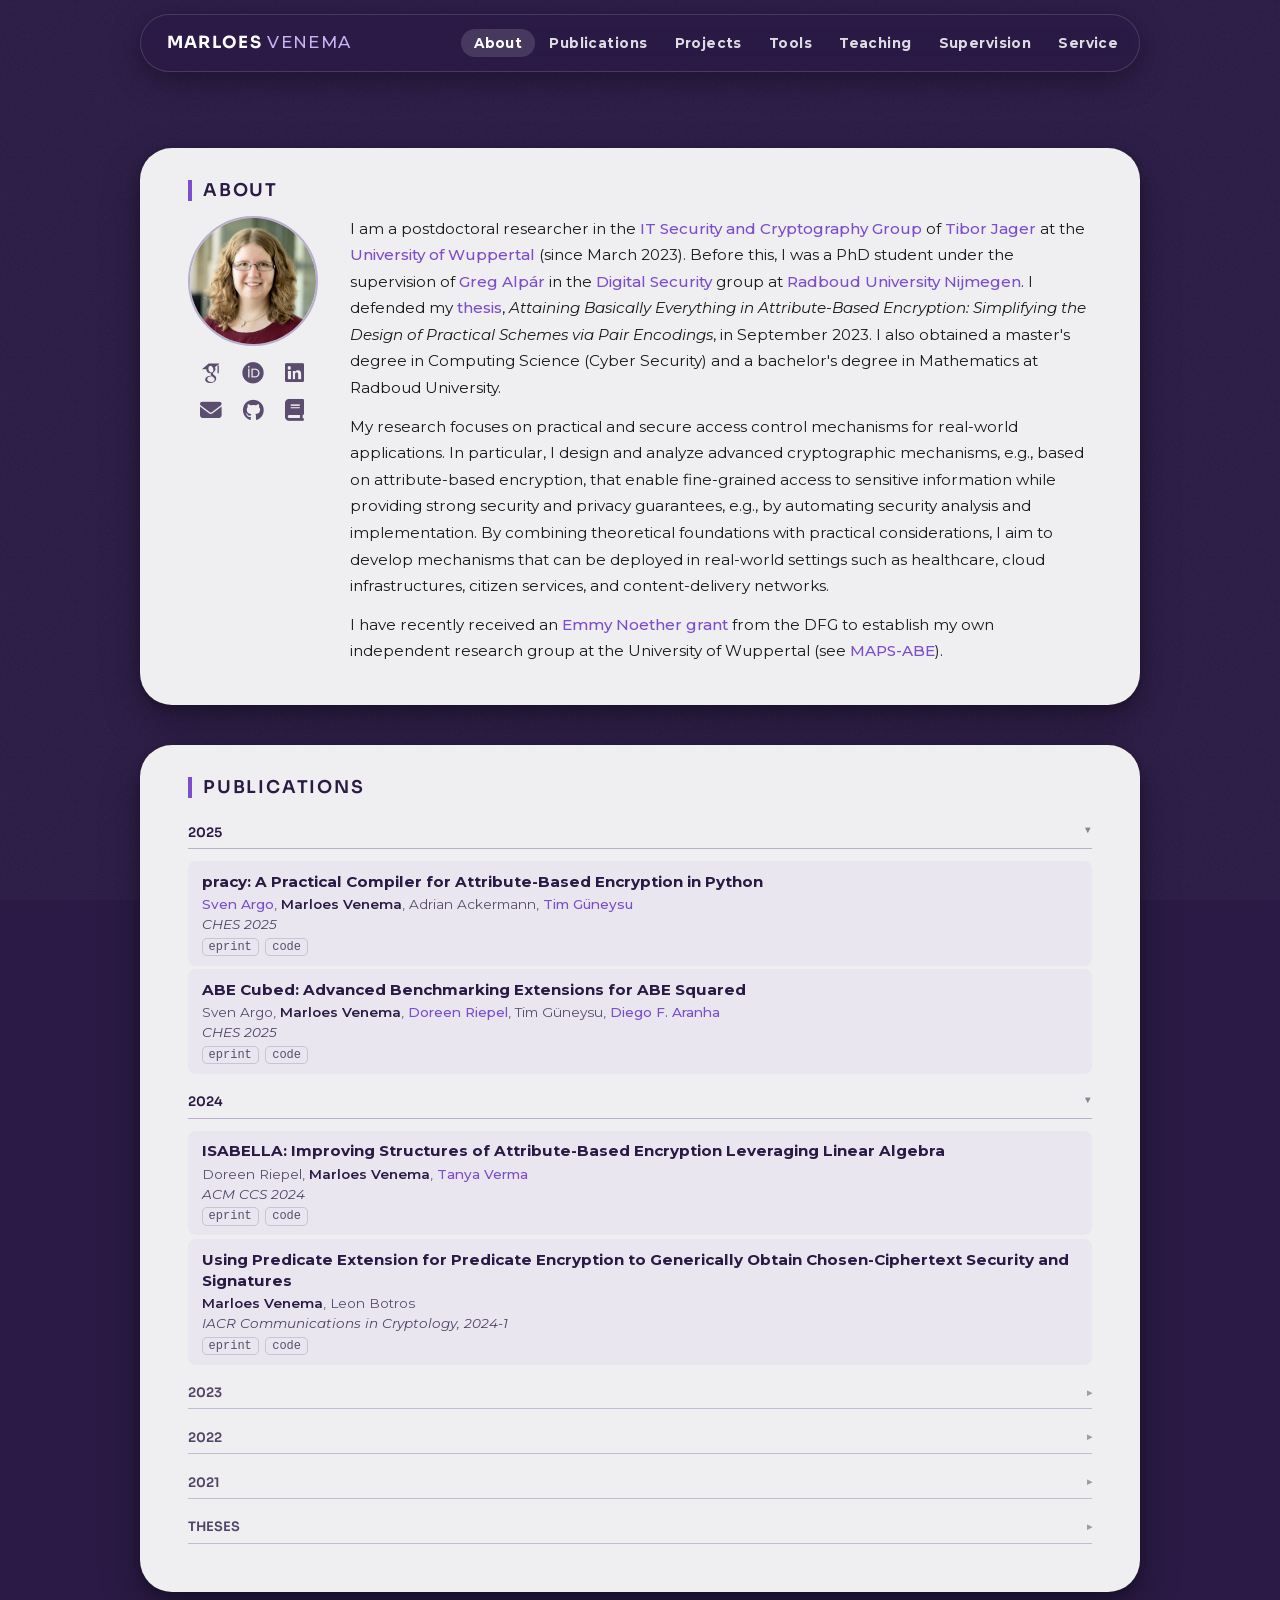
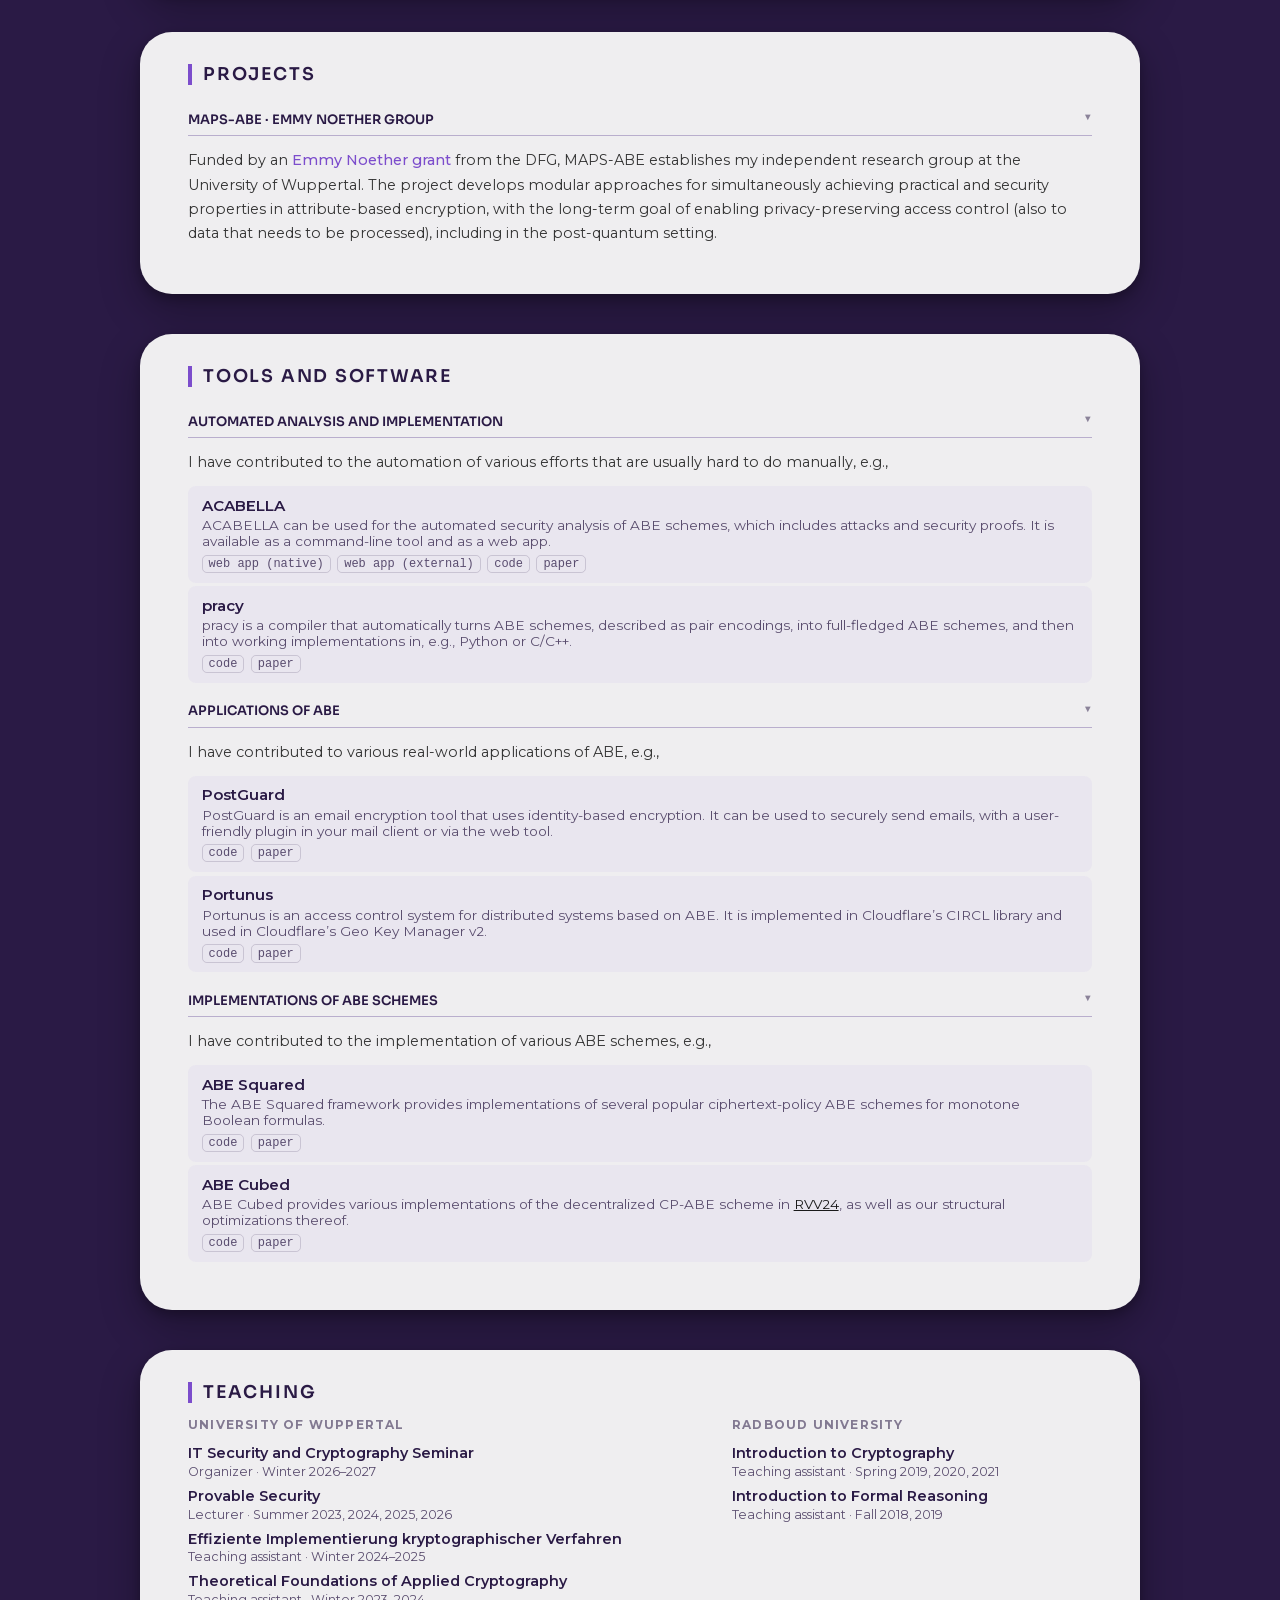
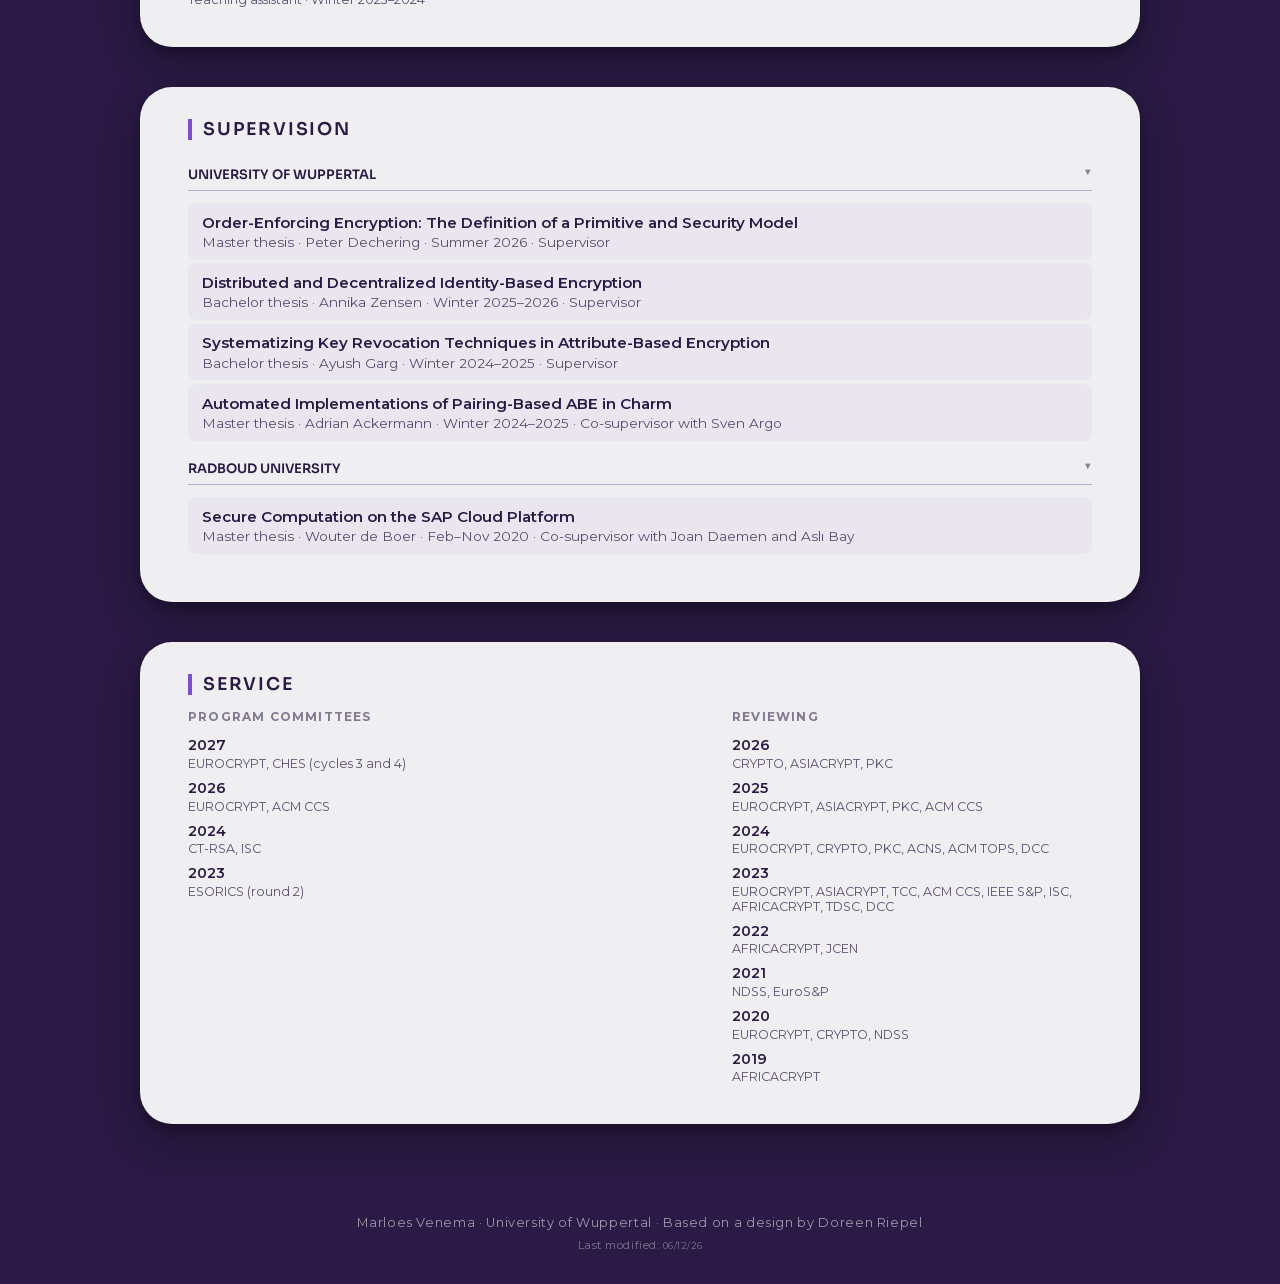
==== commit 5100576a: "updates" ====
--- a/index.html
+++ b/index.html
@@ -21,6 +21,7 @@
         <a class="navbar-item" href="#about">About</a>
         <a class="navbar-item" href="#publications">Publications</a>
         <a class="navbar-item" href="#projects">Projects</a>
+        <a class="navbar-item" href="#tools">Tools</a>
         <a class="navbar-item" href="#teaching">Teaching</a>
         <a class="navbar-item" href="#supervision">Supervision</a>
         <a class="navbar-item" href="#service">Service</a>
@@ -31,6 +32,7 @@
       <a href="#about">About</a>
       <a href="#publications">Publications</a>
       <a href="#projects">Projects</a>
+      <a href="#tools">Tools</a>
       <a href="#teaching">Teaching</a>
       <a href="#supervision">Supervision</a>
       <a href="#service">Service</a>
@@ -104,6 +106,62 @@
       </details>
     </div>
 
+    <!-- tools and software -->
+    <div class="card" id="tools">
+      <p class="section-title">Tools and Software</p>
+
+      <details class="pub-year" open>
+        <summary>Automated analysis and implementation</summary>
+        <div class="pub-year-content">
+          <p class="body-text">I have contributed to the automation of various efforts that are usually hard to do manually, e.g.,</p>
+          <div class="talk">
+            <div class="talk-title">ACABELLA</div>
+            <div class="talk-meta">ACABELLA can be used for the automated security analysis of ABE schemes, which includes attacks and security proofs. It is available as a command-line tool and as a web app.</div>
+            <div class="pub-links"><a class="pub-link" href="https://mtcvenema.nl/acabella" target="_blank">web app (native)</a> <a class="pub-link" href="https://acabella.net/" target="_blank">web app (external)</a> <a class="pub-link" href="https://github.com/abecryptools/ACABELLA" target="_blank">code</a> <a class="pub-link" href="https://eprint.iacr.org/2023/1274" target="_blank">paper</a></div>
+          </div>
+          <div class="talk">
+            <div class="talk-title">pracy</div>
+            <div class="talk-meta">pracy is a compiler that automatically turns ABE schemes, described as pair encodings, into full-fledged ABE schemes, and then into working implementations in, e.g., Python or C/C++.</div>
+            <div class="pub-links"><a class="pub-link" href="https://github.com/lincolncryptools/pracy" target="_blank">code</a> <a class="pub-link" href="https://eprint.iacr.org/2025/1240" target="_blank">paper</a></div>
+          </div>
+        </div>
+      </details>
+
+      <details class="pub-year" open>
+        <summary>Applications of ABE</summary>
+        <div class="pub-year-content">
+          <p class="body-text">I have contributed to various real-world applications of ABE, e.g.,</p>
+          <div class="talk">
+            <div class="talk-title">PostGuard</div>
+            <div class="talk-meta">PostGuard is an email encryption tool that uses identity-based encryption. It can be used to securely send emails, with a user-friendly plugin in your mail client or via the web tool.</div>
+            <div class="pub-links"><a class="pub-link" href="https://github.com/encryption4all/postguard" target="_blank">code</a> <a class="pub-link" href="https://repository.ubn.ru.nl/bitstream/handle/2066/292101/292101.pdf?sequence=1&isAllowed=y" target="_blank">paper</a></div>
+          </div>
+          <div class="talk">
+            <div class="talk-title">Portunus</div>
+            <div class="talk-meta">Portunus is an access control system for distributed systems based on ABE. It is implemented in Cloudflare’s CIRCL library and used in Cloudflare’s Geo Key Manager v2.</div>
+            <div class="pub-links"><a class="pub-link" href="https://github.com/cloudflare/circl/tree/main/abe/cpabe/tkn20" target="_blank">code</a> <a class="pub-link" href="https://eprint.iacr.org/2023/094" target="_blank">paper</a></div>
+          </div>
+        </div>
+      </details>
+
+      <details class="pub-year" open>
+        <summary>Implementations of ABE schemes</summary>
+        <div class="pub-year-content">
+          <p class="body-text">I have contributed to the implementation of various ABE schemes, e.g.,</p>
+          <div class="talk">
+            <div class="talk-title">ABE Squared</div>
+            <div class="talk-meta">The ABE Squared framework provides implementations of several popular ciphertext-policy ABE schemes for monotone Boolean formulas.</div>
+            <div class="pub-links"><a class="pub-link" href="https://github.com/abecryptools/abe_squared" target="_blank">code</a> <a class="pub-link" href="https://eprint.iacr.org/2022/038" target="_blank">paper</a></div>
+          </div>
+          <div class="talk">
+            <div class="talk-title">ABE Cubed</div>
+            <div class="talk-meta">ABE Cubed provides various implementations of the decentralized CP-ABE scheme in <a href="https://eprint.iacr.org/2024/1352" target="_blank">RVV24</a>, as well as our structural optimizations thereof.</div>
+            <div class="pub-links"><a class="pub-link" href="https://github.com/lincolncryptools/ABE_Cubed" target="_blank">code</a> <a class="pub-link" href="https://eprint.iacr.org/2025/1230" target="_blank">paper</a></div>
+          </div>
+        </div>
+      </details>
+    </div>
+
     <!-- teaching -->
     <div class="card" id="teaching">
       <p class="section-title">Teaching</p>
--- a/fonts/fonts.css
+++ b/fonts/fonts.css
@@ -48,12 +48,11 @@
                  U+2191, U+2193, U+2212, U+2215, U+FEFF, U+FFFD;
 }
 
-/* Sora (headings) – self-hosted. Put the file fonts/sora-latin.woff2 next to this file
-   (variable font, weights 500-700). Until it exists, headings fall back to Montserrat. */
+/* Sora (headings) – self-hosted variable font (weights 100-800). */
 @font-face {
   font-family: 'Sora';
   font-style: normal;
-  font-weight: 500 700;
+  font-weight: 100 800;
   font-display: swap;
-  src: url('sora-latin.woff2') format('woff2');
+  src: url('Sora.ttf') format('truetype');
 }
--- a/custom.css
+++ b/custom.css
@@ -222,3 +222,6 @@
   .about-hero > div { width: 100%; }
   .about-icons { grid-template-columns: repeat(6, 2rem); }
 }
+
+/* Tools and Software: space between a group's intro text and its entries */
+#tools .body-text { margin-bottom: 3mm; }
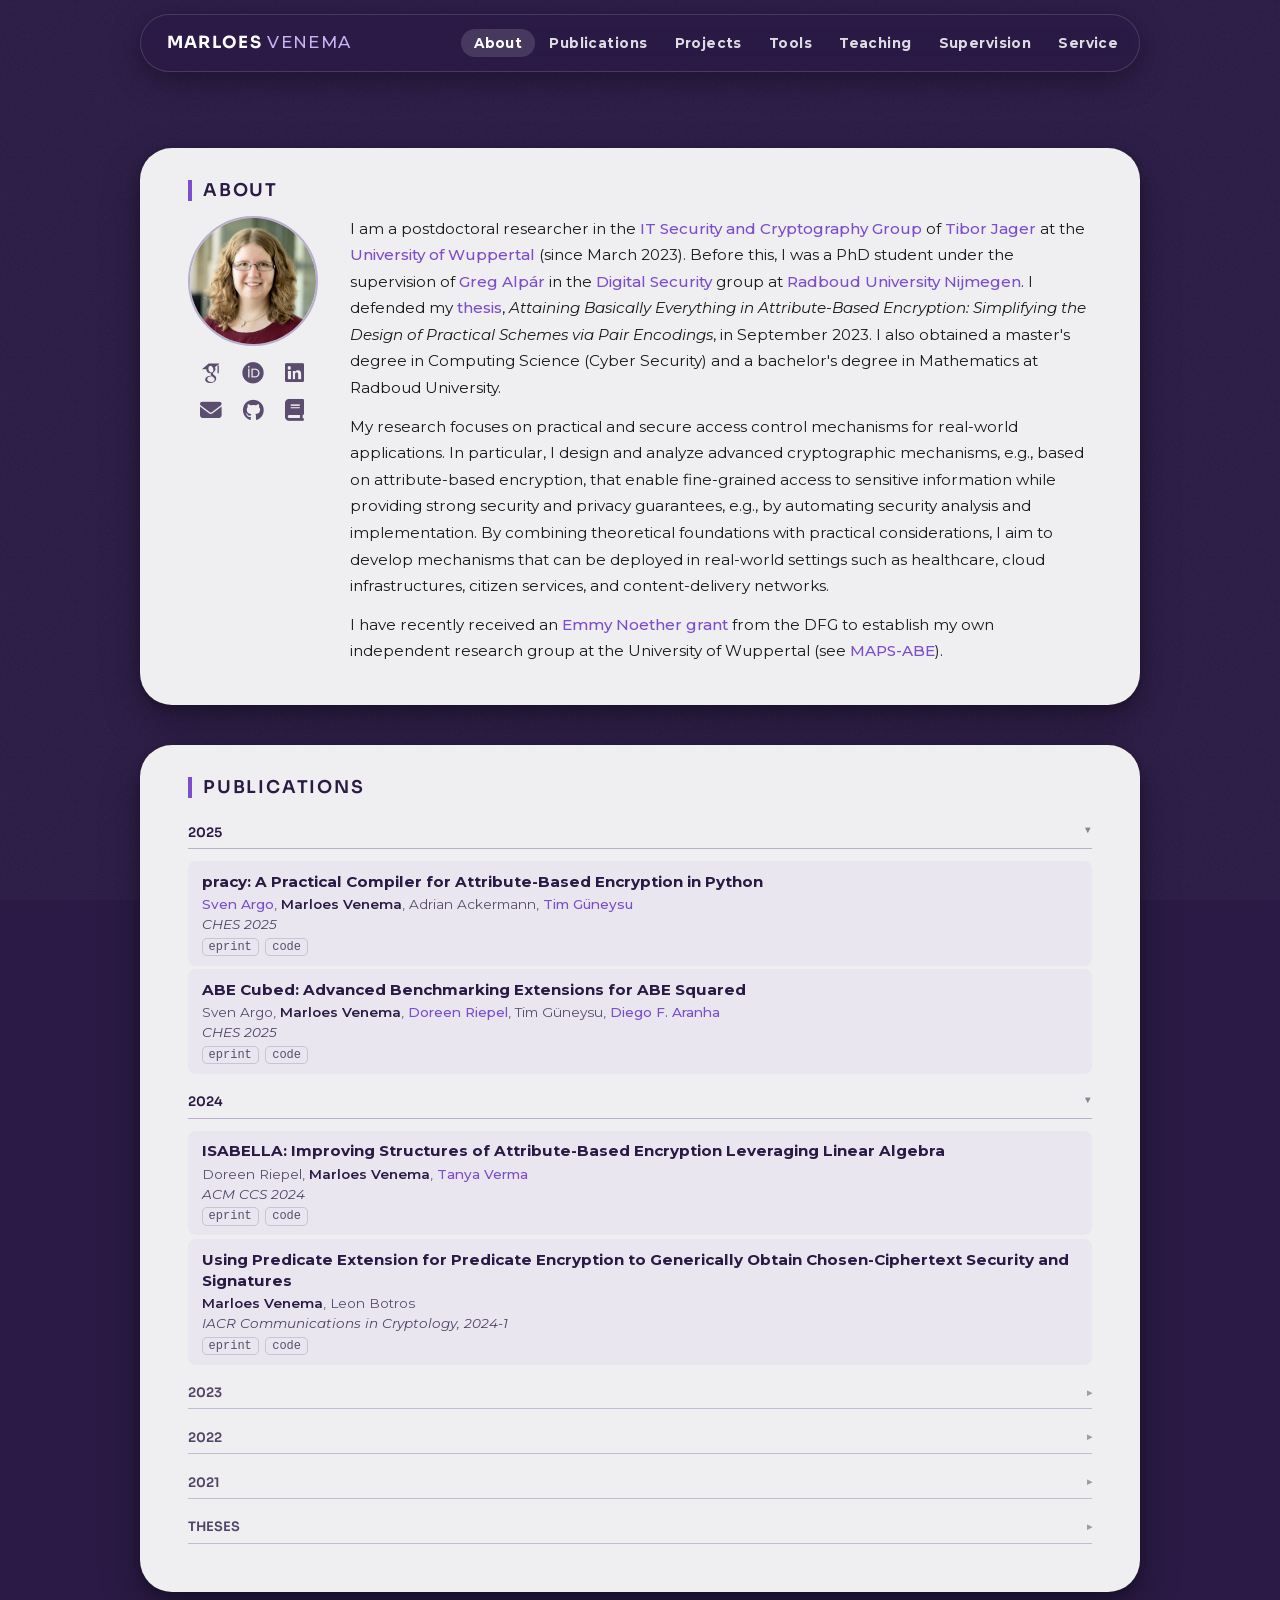
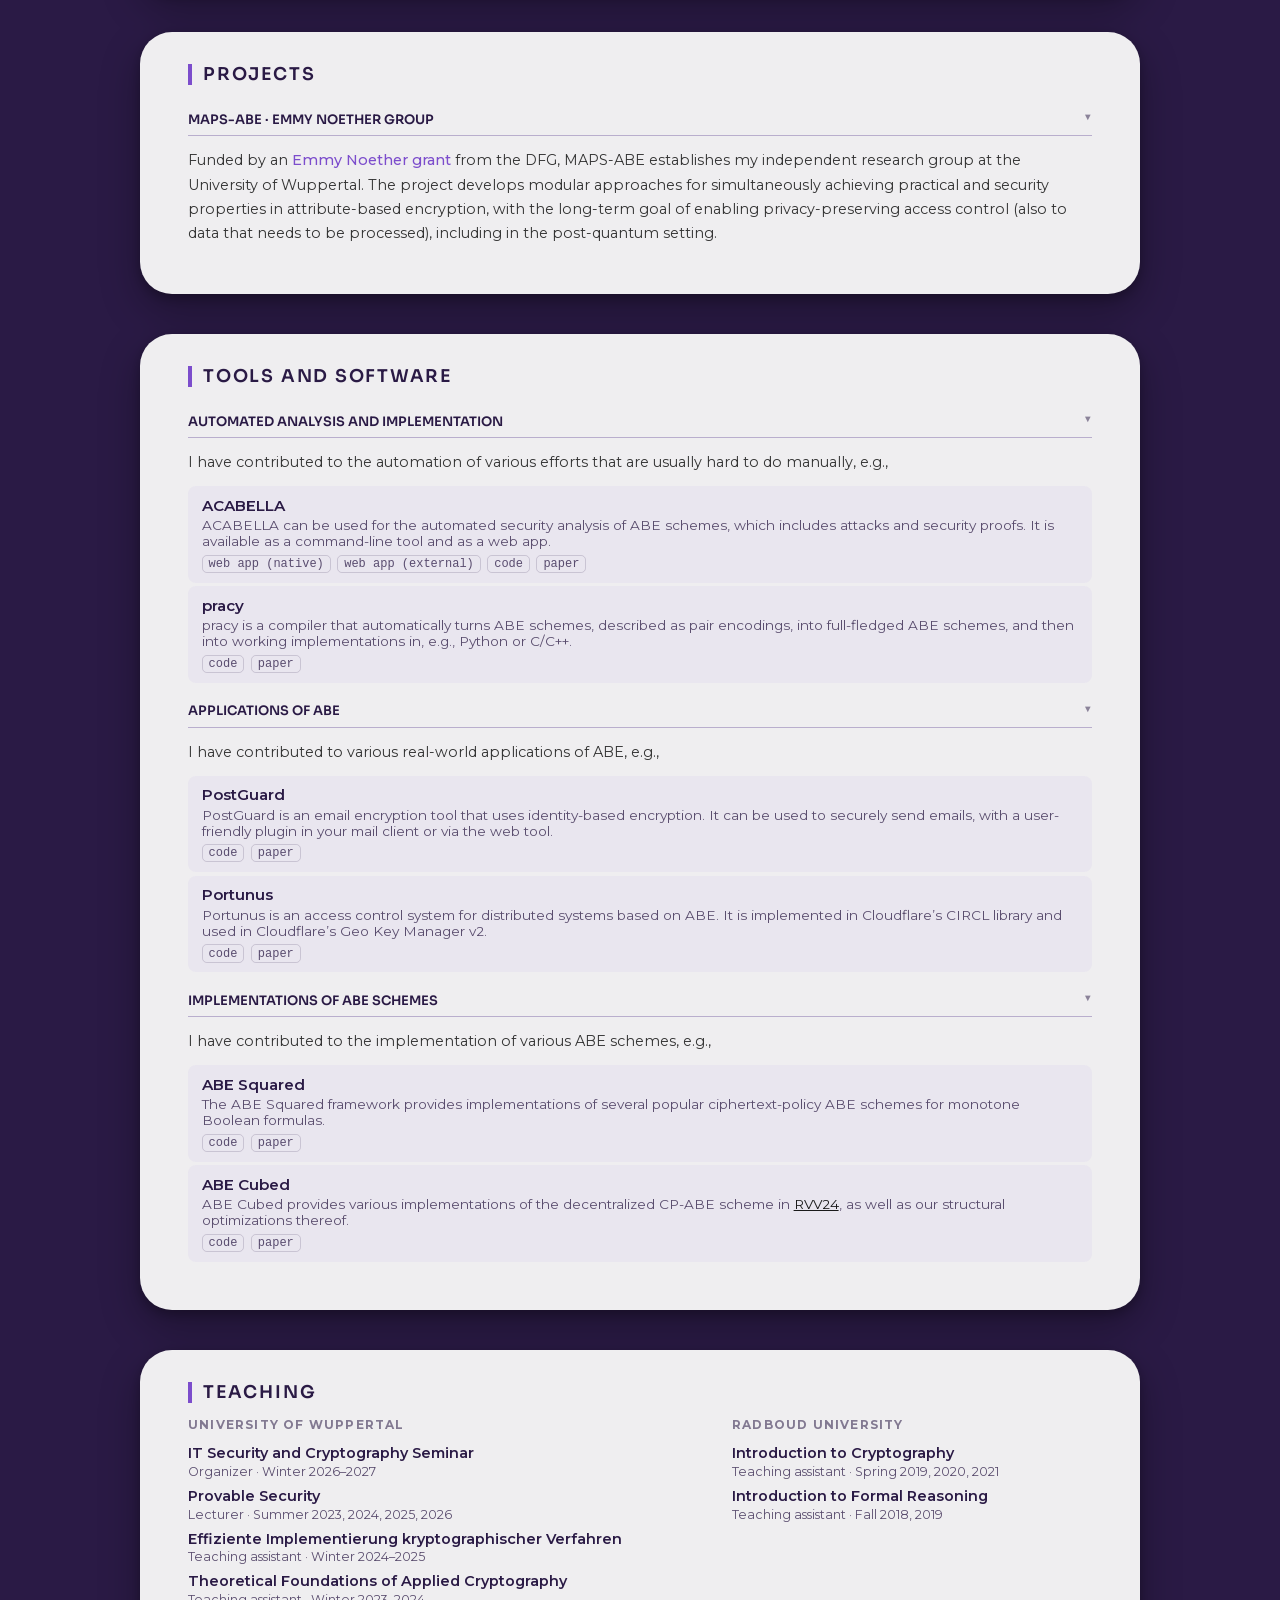
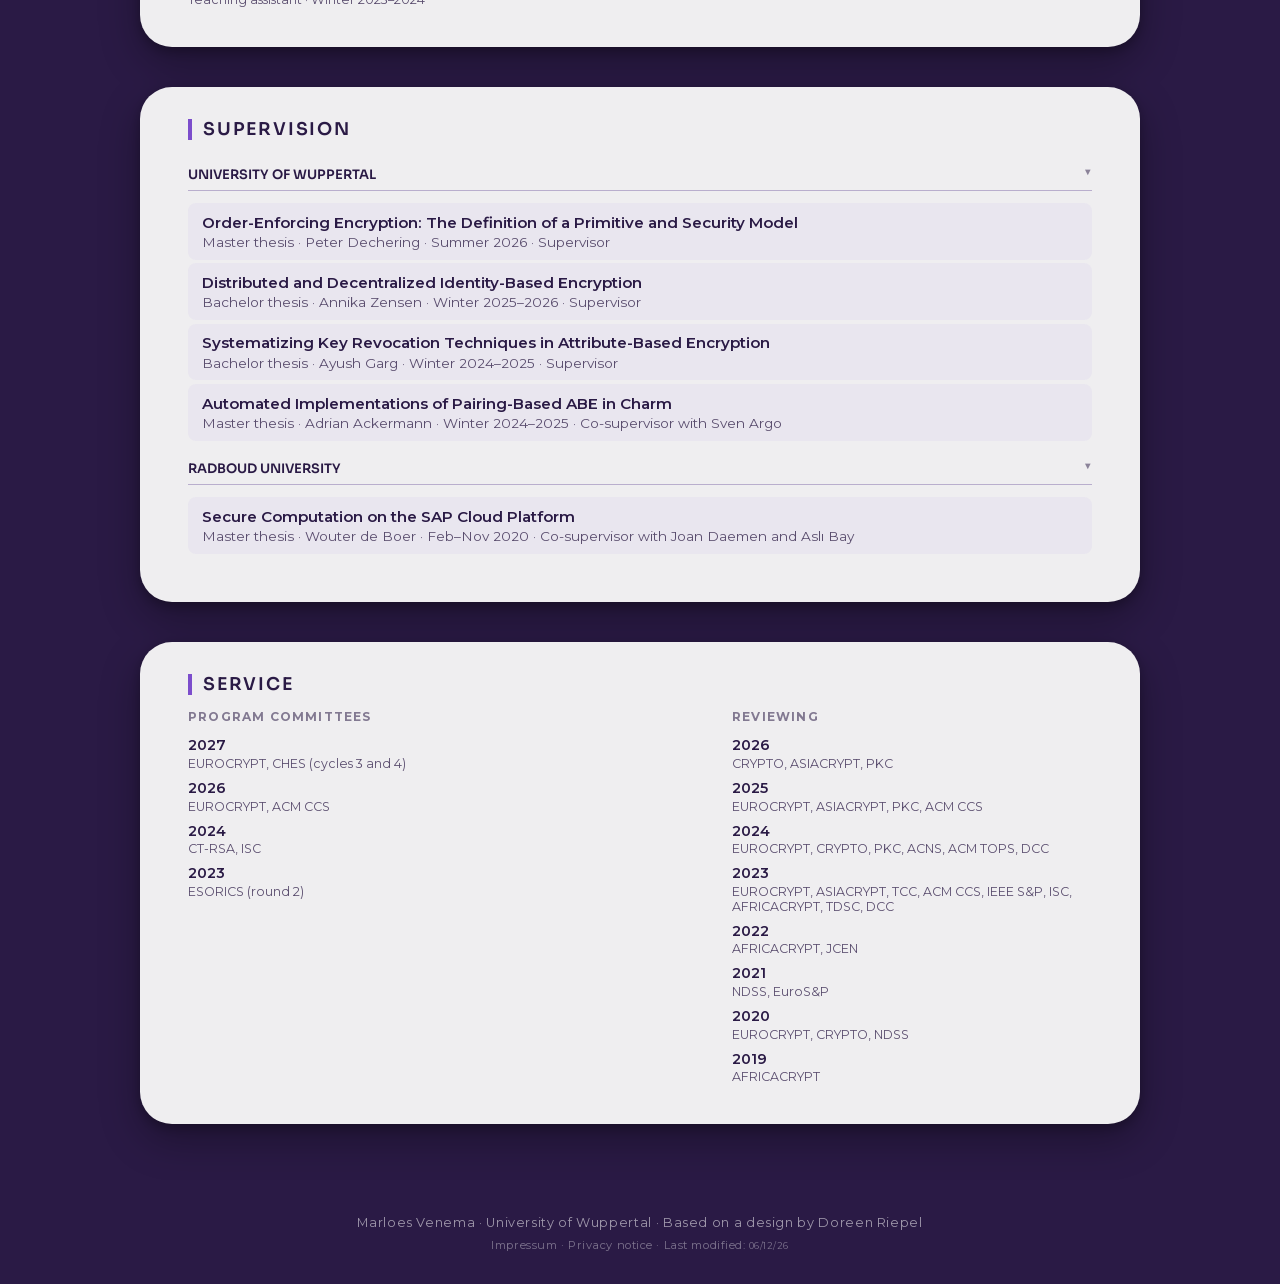
==== commit 220bc6e3: "update" ====
--- a/index.html
+++ b/index.html
@@ -11,33 +11,10 @@
   <link rel="stylesheet" href="variants/v2-floating.css">
 </head>
 
-<body>
-
-  <!-- fixed header -->
-  <header class="site-header">
-    <nav class="navbar" role="navigation" aria-label="main navigation">
-      <a class="navbar-logo" href="#about">Marloes <span>Venema</span></a>
-      <div class="navbar-links">
-        <a class="navbar-item" href="#about">About</a>
-        <a class="navbar-item" href="#publications">Publications</a>
-        <a class="navbar-item" href="#projects">Projects</a>
-        <a class="navbar-item" href="#tools">Tools</a>
-        <a class="navbar-item" href="#teaching">Teaching</a>
-        <a class="navbar-item" href="#supervision">Supervision</a>
-        <a class="navbar-item" href="#service">Service</a>
-      </div>
-      <button class="navbar-hamburger" id="nav-toggle" aria-label="Open navigation">☰</button>
-    </nav>
-    <div class="nav-mobile-dropdown" id="nav-dropdown">
-      <a href="#about">About</a>
-      <a href="#publications">Publications</a>
-      <a href="#projects">Projects</a>
-      <a href="#tools">Tools</a>
-      <a href="#teaching">Teaching</a>
-      <a href="#supervision">Supervision</a>
-      <a href="#service">Service</a>
-    </div>
-  </header>
+<body data-page="home">
+
+  <!-- header (menu): see site.js -->
+  <div id="site-header"></div>
 
   <section class="section">
   <div class="container">
@@ -256,10 +233,9 @@
   </div>
   </section>
 
-  <footer class="site-footer">
-    <span>Marloes Venema · University of Wuppertal · Based on a design by <a href="https://provsec.org/doreen.html" target="_blank">Doreen Riepel</a></span>
-    <span class="last-modified">Last modified: <span id="last-modified"></span></span>
-  </footer>
+  <!-- footer: see site.js -->
+  <div id="site-footer"></div>
+  <script src="site.js"></script>
 
   <script src="publications.js"></script>
   <script>
@@ -338,20 +314,6 @@
 
     renderPubs(PUBS);
 
-    // Last modified: the date the server reports for this page
-    (function () {
-      const d = new Date(document.lastModified);
-      const p = n => String(n).padStart(2, '0');
-      document.getElementById('last-modified').textContent =
-        p(d.getDate()) + '/' + p(d.getMonth() + 1) + '/' + String(d.getFullYear()).slice(-2);
-    })();
-
-    // Mobile nav
-    const navToggle = document.getElementById('nav-toggle');
-    const navDropdown = document.getElementById('nav-dropdown');
-    navToggle.addEventListener('click', () => navDropdown.classList.toggle('open'));
-    navDropdown.querySelectorAll('a').forEach(a => a.addEventListener('click', () => navDropdown.classList.remove('open')));
-
     // Scroll spy
     (function () {
       const sections = Array.from(document.querySelectorAll('.card[id]'));
